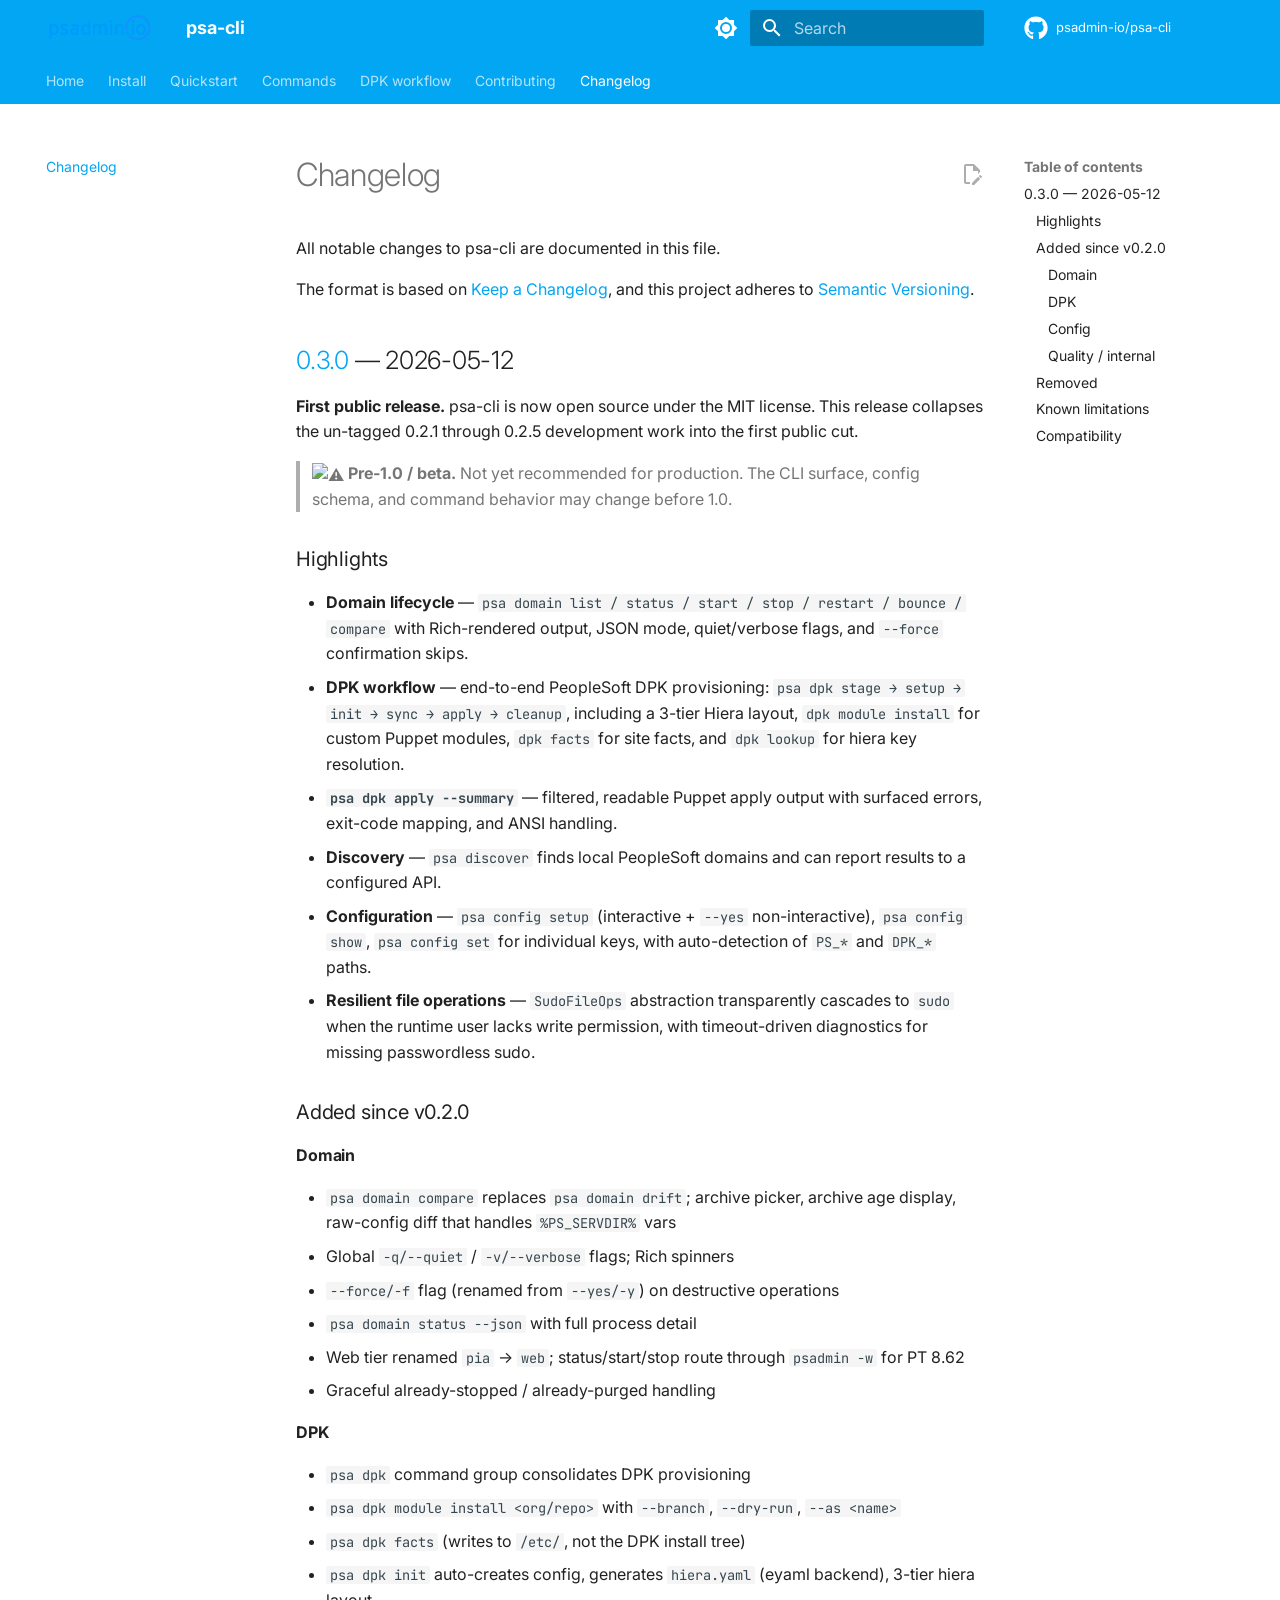
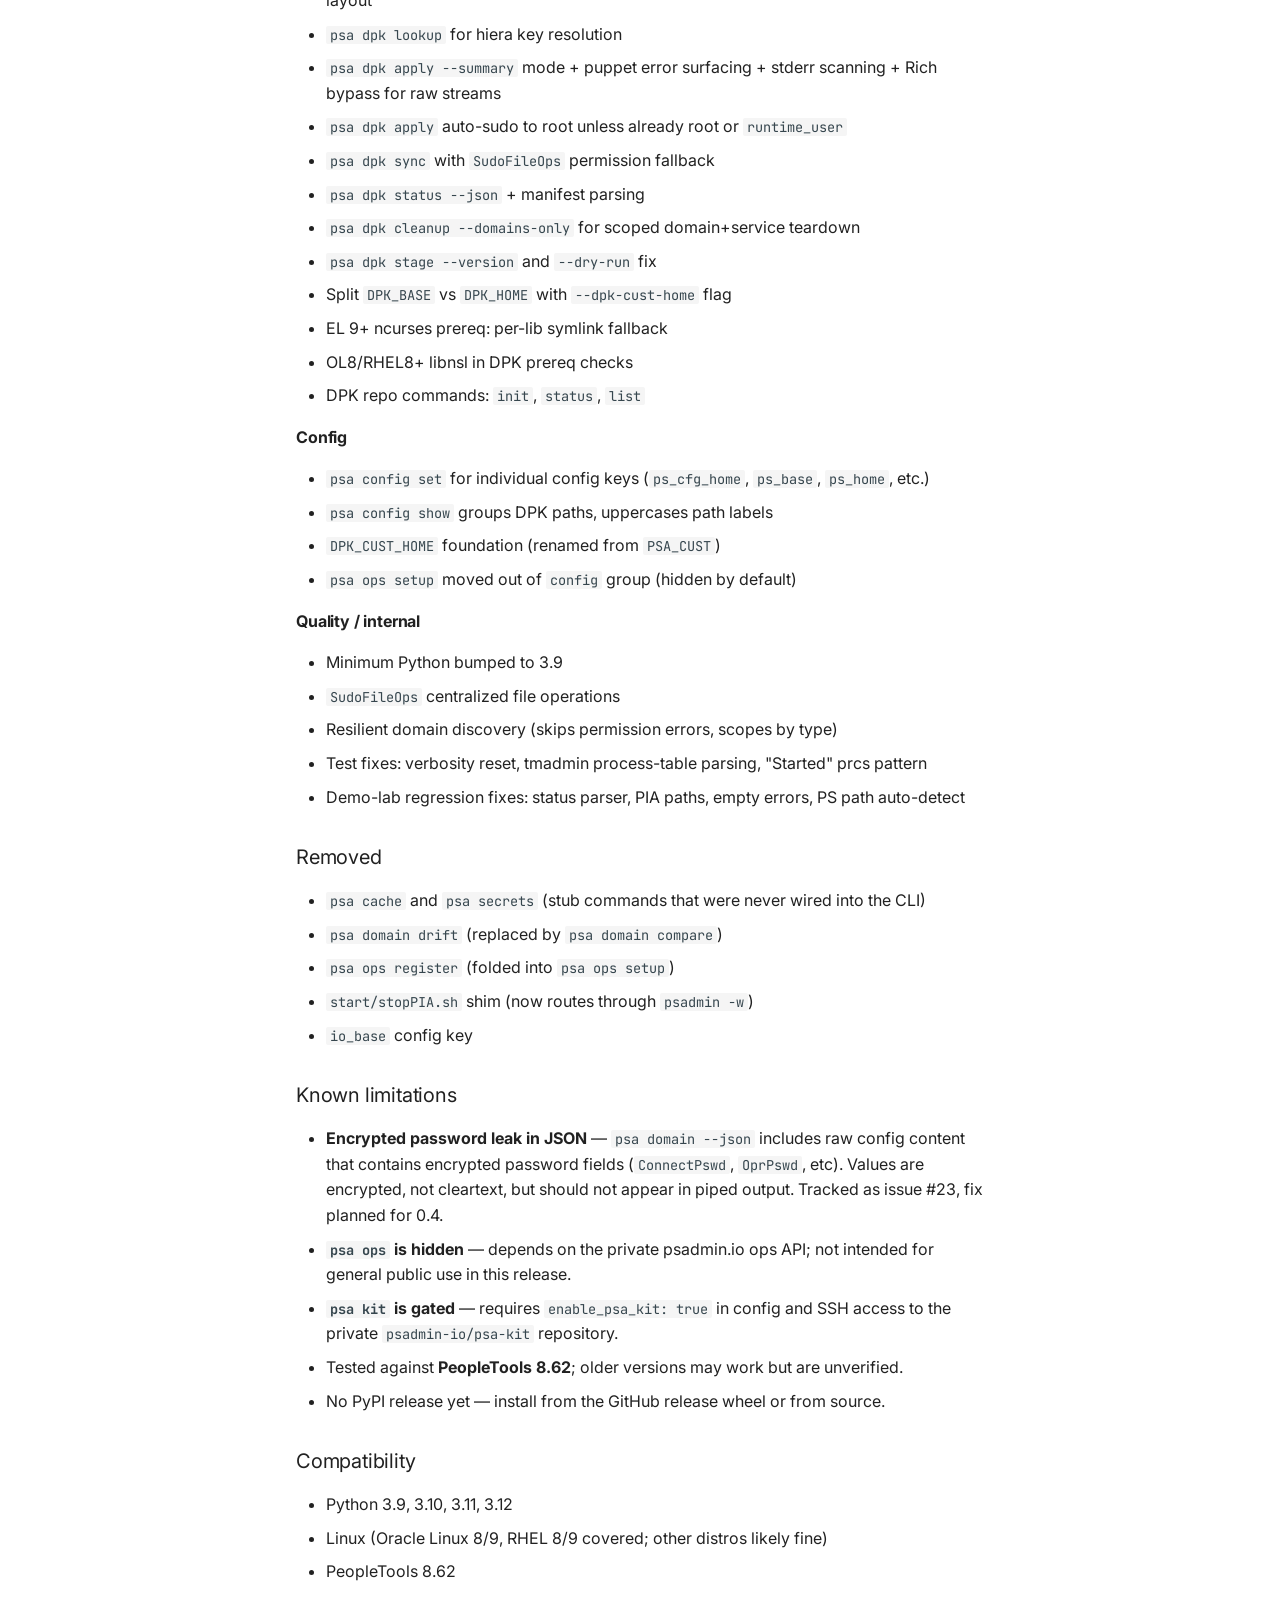
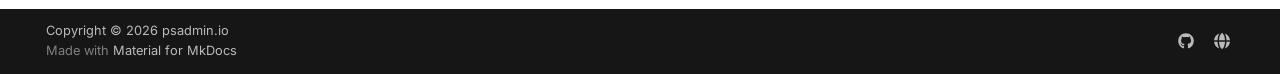
==== changelog/index.html @ 75164914 "Deployed 71d2010 with MkDocs version: 1.6.1" ====
<!doctype html>
<html lang="en" class="no-js">
  <head>
    
      <meta charset="utf-8">
      <meta name="viewport" content="width=device-width,initial-scale=1">
      
        <meta name="description" content="A unified command-line tool for PeopleSoft administration">
      
      
      
        <link rel="canonical" href="https://psadmin-io.github.io/psa-cli/changelog/">
      
      
        <link rel="prev" href="../contributing/">
      
      
      
        
      
      
      <link rel="icon" href="../assets/io_blue_80.png">
      <meta name="generator" content="mkdocs-1.6.1, mkdocs-material-9.7.6">
    
    
      
        <title>Changelog - psa-cli</title>
      
    
    
      <link rel="stylesheet" href="../assets/stylesheets/main.484c7ddc.min.css">
      
        
        <link rel="stylesheet" href="../assets/stylesheets/palette.ab4e12ef.min.css">
      
      


    
    
      
    
    
      
        
        
        <link rel="preconnect" href="https://fonts.gstatic.com" crossorigin>
        <link rel="stylesheet" href="https://fonts.googleapis.com/css?family=Inter:300,300i,400,400i,700,700i%7CJetBrains+Mono:400,400i,700,700i&display=fallback">
        <style>:root{--md-text-font:"Inter";--md-code-font:"JetBrains Mono"}</style>
      
    
    
      <link rel="stylesheet" href="../assets/extra.css">
    
    <script>__md_scope=new URL("..",location),__md_hash=e=>[...e].reduce(((e,_)=>(e<<5)-e+_.charCodeAt(0)),0),__md_get=(e,_=localStorage,t=__md_scope)=>JSON.parse(_.getItem(t.pathname+"."+e)),__md_set=(e,_,t=localStorage,a=__md_scope)=>{try{t.setItem(a.pathname+"."+e,JSON.stringify(_))}catch(e){}}</script>
    
      

    
    
  </head>
  
  
    
    
      
    
    
    
    
    <body dir="ltr" data-md-color-scheme="default" data-md-color-primary="light-blue" data-md-color-accent="amber">
  
    
    <input class="md-toggle" data-md-toggle="drawer" type="checkbox" id="__drawer" autocomplete="off">
    <input class="md-toggle" data-md-toggle="search" type="checkbox" id="__search" autocomplete="off">
    <label class="md-overlay" for="__drawer"></label>
    <div data-md-component="skip">
      
        
        <a href="#changelog" class="md-skip">
          Skip to content
        </a>
      
    </div>
    <div data-md-component="announce">
      
    </div>
    
    
      

<header class="md-header" data-md-component="header">
  <nav class="md-header__inner md-grid" aria-label="Header">
    <a href=".." title="psa-cli" class="md-header__button md-logo" aria-label="psa-cli" data-md-component="logo">
      
  <img src="../assets/io_full_400.png" alt="logo">

    </a>
    <label class="md-header__button md-icon" for="__drawer">
      
      <svg xmlns="http://www.w3.org/2000/svg" viewBox="0 0 24 24"><path d="M3 6h18v2H3zm0 5h18v2H3zm0 5h18v2H3z"/></svg>
    </label>
    <div class="md-header__title" data-md-component="header-title">
      <div class="md-header__ellipsis">
        <div class="md-header__topic">
          <span class="md-ellipsis">
            psa-cli
          </span>
        </div>
        <div class="md-header__topic" data-md-component="header-topic">
          <span class="md-ellipsis">
            
              Changelog
            
          </span>
        </div>
      </div>
    </div>
    
      
        <form class="md-header__option" data-md-component="palette">
  
    
    
    
    <input class="md-option" data-md-color-media="(prefers-color-scheme: light)" data-md-color-scheme="default" data-md-color-primary="light-blue" data-md-color-accent="amber"  aria-label="Switch to dark mode"  type="radio" name="__palette" id="__palette_0">
    
      <label class="md-header__button md-icon" title="Switch to dark mode" for="__palette_1" hidden>
        <svg xmlns="http://www.w3.org/2000/svg" viewBox="0 0 24 24"><path d="M12 8a4 4 0 0 0-4 4 4 4 0 0 0 4 4 4 4 0 0 0 4-4 4 4 0 0 0-4-4m0 10a6 6 0 0 1-6-6 6 6 0 0 1 6-6 6 6 0 0 1 6 6 6 6 0 0 1-6 6m8-9.31V4h-4.69L12 .69 8.69 4H4v4.69L.69 12 4 15.31V20h4.69L12 23.31 15.31 20H20v-4.69L23.31 12z"/></svg>
      </label>
    
  
    
    
    
    <input class="md-option" data-md-color-media="(prefers-color-scheme: dark)" data-md-color-scheme="slate" data-md-color-primary="light-blue" data-md-color-accent="amber"  aria-label="Switch to light mode"  type="radio" name="__palette" id="__palette_1">
    
      <label class="md-header__button md-icon" title="Switch to light mode" for="__palette_0" hidden>
        <svg xmlns="http://www.w3.org/2000/svg" viewBox="0 0 24 24"><path d="M12 18c-.89 0-1.74-.2-2.5-.55C11.56 16.5 13 14.42 13 12s-1.44-4.5-3.5-5.45C10.26 6.2 11.11 6 12 6a6 6 0 0 1 6 6 6 6 0 0 1-6 6m8-9.31V4h-4.69L12 .69 8.69 4H4v4.69L.69 12 4 15.31V20h4.69L12 23.31 15.31 20H20v-4.69L23.31 12z"/></svg>
      </label>
    
  
</form>
      
    
    
      <script>var palette=__md_get("__palette");if(palette&&palette.color){if("(prefers-color-scheme)"===palette.color.media){var media=matchMedia("(prefers-color-scheme: light)"),input=document.querySelector(media.matches?"[data-md-color-media='(prefers-color-scheme: light)']":"[data-md-color-media='(prefers-color-scheme: dark)']");palette.color.media=input.getAttribute("data-md-color-media"),palette.color.scheme=input.getAttribute("data-md-color-scheme"),palette.color.primary=input.getAttribute("data-md-color-primary"),palette.color.accent=input.getAttribute("data-md-color-accent")}for(var[key,value]of Object.entries(palette.color))document.body.setAttribute("data-md-color-"+key,value)}</script>
    
    
    
      
      
        <label class="md-header__button md-icon" for="__search">
          
          <svg xmlns="http://www.w3.org/2000/svg" viewBox="0 0 24 24"><path d="M9.5 3A6.5 6.5 0 0 1 16 9.5c0 1.61-.59 3.09-1.56 4.23l.27.27h.79l5 5-1.5 1.5-5-5v-.79l-.27-.27A6.52 6.52 0 0 1 9.5 16 6.5 6.5 0 0 1 3 9.5 6.5 6.5 0 0 1 9.5 3m0 2C7 5 5 7 5 9.5S7 14 9.5 14 14 12 14 9.5 12 5 9.5 5"/></svg>
        </label>
        <div class="md-search" data-md-component="search" role="dialog">
  <label class="md-search__overlay" for="__search"></label>
  <div class="md-search__inner" role="search">
    <form class="md-search__form" name="search">
      <input type="text" class="md-search__input" name="query" aria-label="Search" placeholder="Search" autocapitalize="off" autocorrect="off" autocomplete="off" spellcheck="false" data-md-component="search-query" required>
      <label class="md-search__icon md-icon" for="__search">
        
        <svg xmlns="http://www.w3.org/2000/svg" viewBox="0 0 24 24"><path d="M9.5 3A6.5 6.5 0 0 1 16 9.5c0 1.61-.59 3.09-1.56 4.23l.27.27h.79l5 5-1.5 1.5-5-5v-.79l-.27-.27A6.52 6.52 0 0 1 9.5 16 6.5 6.5 0 0 1 3 9.5 6.5 6.5 0 0 1 9.5 3m0 2C7 5 5 7 5 9.5S7 14 9.5 14 14 12 14 9.5 12 5 9.5 5"/></svg>
        
        <svg xmlns="http://www.w3.org/2000/svg" viewBox="0 0 24 24"><path d="M20 11v2H8l5.5 5.5-1.42 1.42L4.16 12l7.92-7.92L13.5 5.5 8 11z"/></svg>
      </label>
      <nav class="md-search__options" aria-label="Search">
        
        <button type="reset" class="md-search__icon md-icon" title="Clear" aria-label="Clear" tabindex="-1">
          
          <svg xmlns="http://www.w3.org/2000/svg" viewBox="0 0 24 24"><path d="M19 6.41 17.59 5 12 10.59 6.41 5 5 6.41 10.59 12 5 17.59 6.41 19 12 13.41 17.59 19 19 17.59 13.41 12z"/></svg>
        </button>
      </nav>
      
        <div class="md-search__suggest" data-md-component="search-suggest"></div>
      
    </form>
    <div class="md-search__output">
      <div class="md-search__scrollwrap" tabindex="0" data-md-scrollfix>
        <div class="md-search-result" data-md-component="search-result">
          <div class="md-search-result__meta">
            Initializing search
          </div>
          <ol class="md-search-result__list" role="presentation"></ol>
        </div>
      </div>
    </div>
  </div>
</div>
      
    
    
      <div class="md-header__source">
        <a href="https://github.com/psadmin-io/psa-cli" title="Go to repository" class="md-source" data-md-component="source">
  <div class="md-source__icon md-icon">
    
    <svg xmlns="http://www.w3.org/2000/svg" viewBox="0 0 512 512"><!--! Font Awesome Free 7.1.0 by @fontawesome - https://fontawesome.com License - https://fontawesome.com/license/free (Icons: CC BY 4.0, Fonts: SIL OFL 1.1, Code: MIT License) Copyright 2025 Fonticons, Inc.--><path d="M173.9 397.4c0 2-2.3 3.6-5.2 3.6-3.3.3-5.6-1.3-5.6-3.6 0-2 2.3-3.6 5.2-3.6 3-.3 5.6 1.3 5.6 3.6m-31.1-4.5c-.7 2 1.3 4.3 4.3 4.9 2.6 1 5.6 0 6.2-2s-1.3-4.3-4.3-5.2c-2.6-.7-5.5.3-6.2 2.3m44.2-1.7c-2.9.7-4.9 2.6-4.6 4.9.3 2 2.9 3.3 5.9 2.6 2.9-.7 4.9-2.6 4.6-4.6-.3-1.9-3-3.2-5.9-2.9M252.8 8C114.1 8 8 113.3 8 252c0 110.9 69.8 205.8 169.5 239.2 12.8 2.3 17.3-5.6 17.3-12.1 0-6.2-.3-40.4-.3-61.4 0 0-70 15-84.7-29.8 0 0-11.4-29.1-27.8-36.6 0 0-22.9-15.7 1.6-15.4 0 0 24.9 2 38.6 25.8 21.9 38.6 58.6 27.5 72.9 20.9 2.3-16 8.8-27.1 16-33.7-55.9-6.2-112.3-14.3-112.3-110.5 0-27.5 7.6-41.3 23.6-58.9-2.6-6.5-11.1-33.3 2.6-67.9 20.9-6.5 69 27 69 27 20-5.6 41.5-8.5 62.8-8.5s42.8 2.9 62.8 8.5c0 0 48.1-33.6 69-27 13.7 34.7 5.2 61.4 2.6 67.9 16 17.7 25.8 31.5 25.8 58.9 0 96.5-58.9 104.2-114.8 110.5 9.2 7.9 17 22.9 17 46.4 0 33.7-.3 75.4-.3 83.6 0 6.5 4.6 14.4 17.3 12.1C436.2 457.8 504 362.9 504 252 504 113.3 391.5 8 252.8 8M105.2 352.9c-1.3 1-1 3.3.7 5.2 1.6 1.6 3.9 2.3 5.2 1 1.3-1 1-3.3-.7-5.2-1.6-1.6-3.9-2.3-5.2-1m-10.8-8.1c-.7 1.3.3 2.9 2.3 3.9 1.6 1 3.6.7 4.3-.7.7-1.3-.3-2.9-2.3-3.9-2-.6-3.6-.3-4.3.7m32.4 35.6c-1.6 1.3-1 4.3 1.3 6.2 2.3 2.3 5.2 2.6 6.5 1 1.3-1.3.7-4.3-1.3-6.2-2.2-2.3-5.2-2.6-6.5-1m-11.4-14.7c-1.6 1-1.6 3.6 0 5.9s4.3 3.3 5.6 2.3c1.6-1.3 1.6-3.9 0-6.2-1.4-2.3-4-3.3-5.6-2"/></svg>
  </div>
  <div class="md-source__repository">
    psadmin-io/psa-cli
  </div>
</a>
      </div>
    
  </nav>
  
</header>
    
    <div class="md-container" data-md-component="container">
      
      
        
          
            
<nav class="md-tabs" aria-label="Tabs" data-md-component="tabs">
  <div class="md-grid">
    <ul class="md-tabs__list">
      
        
  
  
  
  
    <li class="md-tabs__item">
      <a href=".." class="md-tabs__link">
        
  
  
    
  
  Home

      </a>
    </li>
  

      
        
  
  
  
  
    <li class="md-tabs__item">
      <a href="../install/" class="md-tabs__link">
        
  
  
    
  
  Install

      </a>
    </li>
  

      
        
  
  
  
  
    <li class="md-tabs__item">
      <a href="../quickstart/" class="md-tabs__link">
        
  
  
    
  
  Quickstart

      </a>
    </li>
  

      
        
  
  
  
  
    
    
      <li class="md-tabs__item">
        <a href="../commands/" class="md-tabs__link">
          
  
  
  Commands

        </a>
      </li>
    
  

      
        
  
  
  
  
    
    
      <li class="md-tabs__item">
        <a href="../dpk/provisioning-workflow/" class="md-tabs__link">
          
  
  
  DPK workflow

        </a>
      </li>
    
  

      
        
  
  
  
  
    <li class="md-tabs__item">
      <a href="../contributing/" class="md-tabs__link">
        
  
  
    
  
  Contributing

      </a>
    </li>
  

      
        
  
  
  
    
  
  
    <li class="md-tabs__item md-tabs__item--active">
      <a href="./" class="md-tabs__link">
        
  
  
    
  
  Changelog

      </a>
    </li>
  

      
    </ul>
  </div>
</nav>
          
        
      
      <main class="md-main" data-md-component="main">
        <div class="md-main__inner md-grid">
          
            
              
              <div class="md-sidebar md-sidebar--primary" data-md-component="sidebar" data-md-type="navigation" >
                <div class="md-sidebar__scrollwrap">
                  <div class="md-sidebar__inner">
                    


  


<nav class="md-nav md-nav--primary md-nav--lifted" aria-label="Navigation" data-md-level="0">
  <label class="md-nav__title" for="__drawer">
    <a href=".." title="psa-cli" class="md-nav__button md-logo" aria-label="psa-cli" data-md-component="logo">
      
  <img src="../assets/io_full_400.png" alt="logo">

    </a>
    psa-cli
  </label>
  
    <div class="md-nav__source">
      <a href="https://github.com/psadmin-io/psa-cli" title="Go to repository" class="md-source" data-md-component="source">
  <div class="md-source__icon md-icon">
    
    <svg xmlns="http://www.w3.org/2000/svg" viewBox="0 0 512 512"><!--! Font Awesome Free 7.1.0 by @fontawesome - https://fontawesome.com License - https://fontawesome.com/license/free (Icons: CC BY 4.0, Fonts: SIL OFL 1.1, Code: MIT License) Copyright 2025 Fonticons, Inc.--><path d="M173.9 397.4c0 2-2.3 3.6-5.2 3.6-3.3.3-5.6-1.3-5.6-3.6 0-2 2.3-3.6 5.2-3.6 3-.3 5.6 1.3 5.6 3.6m-31.1-4.5c-.7 2 1.3 4.3 4.3 4.9 2.6 1 5.6 0 6.2-2s-1.3-4.3-4.3-5.2c-2.6-.7-5.5.3-6.2 2.3m44.2-1.7c-2.9.7-4.9 2.6-4.6 4.9.3 2 2.9 3.3 5.9 2.6 2.9-.7 4.9-2.6 4.6-4.6-.3-1.9-3-3.2-5.9-2.9M252.8 8C114.1 8 8 113.3 8 252c0 110.9 69.8 205.8 169.5 239.2 12.8 2.3 17.3-5.6 17.3-12.1 0-6.2-.3-40.4-.3-61.4 0 0-70 15-84.7-29.8 0 0-11.4-29.1-27.8-36.6 0 0-22.9-15.7 1.6-15.4 0 0 24.9 2 38.6 25.8 21.9 38.6 58.6 27.5 72.9 20.9 2.3-16 8.8-27.1 16-33.7-55.9-6.2-112.3-14.3-112.3-110.5 0-27.5 7.6-41.3 23.6-58.9-2.6-6.5-11.1-33.3 2.6-67.9 20.9-6.5 69 27 69 27 20-5.6 41.5-8.5 62.8-8.5s42.8 2.9 62.8 8.5c0 0 48.1-33.6 69-27 13.7 34.7 5.2 61.4 2.6 67.9 16 17.7 25.8 31.5 25.8 58.9 0 96.5-58.9 104.2-114.8 110.5 9.2 7.9 17 22.9 17 46.4 0 33.7-.3 75.4-.3 83.6 0 6.5 4.6 14.4 17.3 12.1C436.2 457.8 504 362.9 504 252 504 113.3 391.5 8 252.8 8M105.2 352.9c-1.3 1-1 3.3.7 5.2 1.6 1.6 3.9 2.3 5.2 1 1.3-1 1-3.3-.7-5.2-1.6-1.6-3.9-2.3-5.2-1m-10.8-8.1c-.7 1.3.3 2.9 2.3 3.9 1.6 1 3.6.7 4.3-.7.7-1.3-.3-2.9-2.3-3.9-2-.6-3.6-.3-4.3.7m32.4 35.6c-1.6 1.3-1 4.3 1.3 6.2 2.3 2.3 5.2 2.6 6.5 1 1.3-1.3.7-4.3-1.3-6.2-2.2-2.3-5.2-2.6-6.5-1m-11.4-14.7c-1.6 1-1.6 3.6 0 5.9s4.3 3.3 5.6 2.3c1.6-1.3 1.6-3.9 0-6.2-1.4-2.3-4-3.3-5.6-2"/></svg>
  </div>
  <div class="md-source__repository">
    psadmin-io/psa-cli
  </div>
</a>
    </div>
  
  <ul class="md-nav__list" data-md-scrollfix>
    
      
      
  
  
  
  
    <li class="md-nav__item">
      <a href=".." class="md-nav__link">
        
  
  
  <span class="md-ellipsis">
    
  
    Home
  

    
  </span>
  
  

      </a>
    </li>
  

    
      
      
  
  
  
  
    <li class="md-nav__item">
      <a href="../install/" class="md-nav__link">
        
  
  
  <span class="md-ellipsis">
    
  
    Install
  

    
  </span>
  
  

      </a>
    </li>
  

    
      
      
  
  
  
  
    <li class="md-nav__item">
      <a href="../quickstart/" class="md-nav__link">
        
  
  
  <span class="md-ellipsis">
    
  
    Quickstart
  

    
  </span>
  
  

      </a>
    </li>
  

    
      
      
  
  
  
  
    
    
    
    
      
      
        
      
    
    
    <li class="md-nav__item md-nav__item--nested">
      
        
        
        <input class="md-nav__toggle md-toggle " type="checkbox" id="__nav_4" >
        
          
          <label class="md-nav__link" for="__nav_4" id="__nav_4_label" tabindex="0">
            
  
  
  <span class="md-ellipsis">
    
  
    Commands
  

    
  </span>
  
  

            <span class="md-nav__icon md-icon"></span>
          </label>
        
        <nav class="md-nav" data-md-level="1" aria-labelledby="__nav_4_label" aria-expanded="false">
          <label class="md-nav__title" for="__nav_4">
            <span class="md-nav__icon md-icon"></span>
            
  
    Commands
  

          </label>
          <ul class="md-nav__list" data-md-scrollfix>
            
              
                
  
  
  
  
    <li class="md-nav__item">
      <a href="../commands/" class="md-nav__link">
        
  
  
  <span class="md-ellipsis">
    
  
    Overview
  

    
  </span>
  
  

      </a>
    </li>
  

              
            
              
                
  
  
  
  
    <li class="md-nav__item">
      <a href="../commands/domain/" class="md-nav__link">
        
  
  
  <span class="md-ellipsis">
    
  
    domain
  

    
  </span>
  
  

      </a>
    </li>
  

              
            
              
                
  
  
  
  
    <li class="md-nav__item">
      <a href="../commands/dpk/" class="md-nav__link">
        
  
  
  <span class="md-ellipsis">
    
  
    dpk
  

    
  </span>
  
  

      </a>
    </li>
  

              
            
              
                
  
  
  
  
    <li class="md-nav__item">
      <a href="../commands/config/" class="md-nav__link">
        
  
  
  <span class="md-ellipsis">
    
  
    config
  

    
  </span>
  
  

      </a>
    </li>
  

              
            
              
                
  
  
  
  
    <li class="md-nav__item">
      <a href="../commands/kit/" class="md-nav__link">
        
  
  
  <span class="md-ellipsis">
    
  
    kit
  

    
  </span>
  
  

      </a>
    </li>
  

              
            
          </ul>
        </nav>
      
    </li>
  

    
      
      
  
  
  
  
    
    
    
    
      
      
        
      
    
    
    <li class="md-nav__item md-nav__item--nested">
      
        
        
        <input class="md-nav__toggle md-toggle " type="checkbox" id="__nav_5" >
        
          
          <label class="md-nav__link" for="__nav_5" id="__nav_5_label" tabindex="0">
            
  
  
  <span class="md-ellipsis">
    
  
    DPK workflow
  

    
  </span>
  
  

            <span class="md-nav__icon md-icon"></span>
          </label>
        
        <nav class="md-nav" data-md-level="1" aria-labelledby="__nav_5_label" aria-expanded="false">
          <label class="md-nav__title" for="__nav_5">
            <span class="md-nav__icon md-icon"></span>
            
  
    DPK workflow
  

          </label>
          <ul class="md-nav__list" data-md-scrollfix>
            
              
                
  
  
  
  
    <li class="md-nav__item">
      <a href="../dpk/provisioning-workflow/" class="md-nav__link">
        
  
  
  <span class="md-ellipsis">
    
  
    Provisioning workflow
  

    
  </span>
  
  

      </a>
    </li>
  

              
            
              
                
  
  
  
  
    <li class="md-nav__item">
      <a href="../dpk/validation-quickstart/" class="md-nav__link">
        
  
  
  <span class="md-ellipsis">
    
  
    Validation quickstart
  

    
  </span>
  
  

      </a>
    </li>
  

              
            
          </ul>
        </nav>
      
    </li>
  

    
      
      
  
  
  
  
    <li class="md-nav__item">
      <a href="../contributing/" class="md-nav__link">
        
  
  
  <span class="md-ellipsis">
    
  
    Contributing
  

    
  </span>
  
  

      </a>
    </li>
  

    
      
      
  
  
    
  
  
  
    <li class="md-nav__item md-nav__item--active">
      
      <input class="md-nav__toggle md-toggle" type="checkbox" id="__toc">
      
      
        
      
      
        <label class="md-nav__link md-nav__link--active" for="__toc">
          
  
  
  <span class="md-ellipsis">
    
  
    Changelog
  

    
  </span>
  
  

          <span class="md-nav__icon md-icon"></span>
        </label>
      
      <a href="./" class="md-nav__link md-nav__link--active">
        
  
  
  <span class="md-ellipsis">
    
  
    Changelog
  

    
  </span>
  
  

      </a>
      
        

<nav class="md-nav md-nav--secondary" aria-label="Table of contents">
  
  
  
    
  
  
    <label class="md-nav__title" for="__toc">
      <span class="md-nav__icon md-icon"></span>
      Table of contents
    </label>
    <ul class="md-nav__list" data-md-component="toc" data-md-scrollfix>
      
        <li class="md-nav__item">
  <a href="#030-2026-05-12" class="md-nav__link">
    <span class="md-ellipsis">
      
        0.3.0 — 2026-05-12
      
    </span>
  </a>
  
    <nav class="md-nav" aria-label="0.3.0 — 2026-05-12">
      <ul class="md-nav__list">
        
          <li class="md-nav__item">
  <a href="#highlights" class="md-nav__link">
    <span class="md-ellipsis">
      
        Highlights
      
    </span>
  </a>
  
</li>
        
          <li class="md-nav__item">
  <a href="#added-since-v020" class="md-nav__link">
    <span class="md-ellipsis">
      
        Added since v0.2.0
      
    </span>
  </a>
  
    <nav class="md-nav" aria-label="Added since v0.2.0">
      <ul class="md-nav__list">
        
          <li class="md-nav__item">
  <a href="#domain" class="md-nav__link">
    <span class="md-ellipsis">
      
        Domain
      
    </span>
  </a>
  
</li>
        
          <li class="md-nav__item">
  <a href="#dpk" class="md-nav__link">
    <span class="md-ellipsis">
      
        DPK
      
    </span>
  </a>
  
</li>
        
          <li class="md-nav__item">
  <a href="#config" class="md-nav__link">
    <span class="md-ellipsis">
      
        Config
      
    </span>
  </a>
  
</li>
        
          <li class="md-nav__item">
  <a href="#quality-internal" class="md-nav__link">
    <span class="md-ellipsis">
      
        Quality / internal
      
    </span>
  </a>
  
</li>
        
      </ul>
    </nav>
  
</li>
        
          <li class="md-nav__item">
  <a href="#removed" class="md-nav__link">
    <span class="md-ellipsis">
      
        Removed
      
    </span>
  </a>
  
</li>
        
          <li class="md-nav__item">
  <a href="#known-limitations" class="md-nav__link">
    <span class="md-ellipsis">
      
        Known limitations
      
    </span>
  </a>
  
</li>
        
          <li class="md-nav__item">
  <a href="#compatibility" class="md-nav__link">
    <span class="md-ellipsis">
      
        Compatibility
      
    </span>
  </a>
  
</li>
        
      </ul>
    </nav>
  
</li>
      
    </ul>
  
</nav>
      
    </li>
  

    
  </ul>
</nav>
                  </div>
                </div>
              </div>
            
            
              
              <div class="md-sidebar md-sidebar--secondary" data-md-component="sidebar" data-md-type="toc" >
                <div class="md-sidebar__scrollwrap">
                  <div class="md-sidebar__inner">
                    

<nav class="md-nav md-nav--secondary" aria-label="Table of contents">
  
  
  
    
  
  
    <label class="md-nav__title" for="__toc">
      <span class="md-nav__icon md-icon"></span>
      Table of contents
    </label>
    <ul class="md-nav__list" data-md-component="toc" data-md-scrollfix>
      
        <li class="md-nav__item">
  <a href="#030-2026-05-12" class="md-nav__link">
    <span class="md-ellipsis">
      
        0.3.0 — 2026-05-12
      
    </span>
  </a>
  
    <nav class="md-nav" aria-label="0.3.0 — 2026-05-12">
      <ul class="md-nav__list">
        
          <li class="md-nav__item">
  <a href="#highlights" class="md-nav__link">
    <span class="md-ellipsis">
      
        Highlights
      
    </span>
  </a>
  
</li>
        
          <li class="md-nav__item">
  <a href="#added-since-v020" class="md-nav__link">
    <span class="md-ellipsis">
      
        Added since v0.2.0
      
    </span>
  </a>
  
    <nav class="md-nav" aria-label="Added since v0.2.0">
      <ul class="md-nav__list">
        
          <li class="md-nav__item">
  <a href="#domain" class="md-nav__link">
    <span class="md-ellipsis">
      
        Domain
      
    </span>
  </a>
  
</li>
        
          <li class="md-nav__item">
  <a href="#dpk" class="md-nav__link">
    <span class="md-ellipsis">
      
        DPK
      
    </span>
  </a>
  
</li>
        
          <li class="md-nav__item">
  <a href="#config" class="md-nav__link">
    <span class="md-ellipsis">
      
        Config
      
    </span>
  </a>
  
</li>
        
          <li class="md-nav__item">
  <a href="#quality-internal" class="md-nav__link">
    <span class="md-ellipsis">
      
        Quality / internal
      
    </span>
  </a>
  
</li>
        
      </ul>
    </nav>
  
</li>
        
          <li class="md-nav__item">
  <a href="#removed" class="md-nav__link">
    <span class="md-ellipsis">
      
        Removed
      
    </span>
  </a>
  
</li>
        
          <li class="md-nav__item">
  <a href="#known-limitations" class="md-nav__link">
    <span class="md-ellipsis">
      
        Known limitations
      
    </span>
  </a>
  
</li>
        
          <li class="md-nav__item">
  <a href="#compatibility" class="md-nav__link">
    <span class="md-ellipsis">
      
        Compatibility
      
    </span>
  </a>
  
</li>
        
      </ul>
    </nav>
  
</li>
      
    </ul>
  
</nav>
                  </div>
                </div>
              </div>
            
          
          
            <div class="md-content" data-md-component="content">
              
              <article class="md-content__inner md-typeset">
                
                  


  
    <a href="https://github.com/psadmin-io/psa-cli/edit/main/docs/changelog.md" title="Edit this page" class="md-content__button md-icon" rel="edit">
      
      <svg xmlns="http://www.w3.org/2000/svg" viewBox="0 0 24 24"><path d="M10 20H6V4h7v5h5v3.1l2-2V8l-6-6H6c-1.1 0-2 .9-2 2v16c0 1.1.9 2 2 2h4zm10.2-7c.1 0 .3.1.4.2l1.3 1.3c.2.2.2.6 0 .8l-1 1-2.1-2.1 1-1c.1-.1.2-.2.4-.2m0 3.9L14.1 23H12v-2.1l6.1-6.1z"/></svg>
    </a>
  
  


<h1 id="changelog">Changelog<a class="headerlink" href="#changelog" title="Permanent link">&para;</a></h1>
<p>All notable changes to psa-cli are documented in this file.</p>
<p>The format is based on <a href="https://keepachangelog.com/en/1.1.0/">Keep a Changelog</a>,
and this project adheres to <a href="https://semver.org/spec/v2.0.0.html">Semantic Versioning</a>.</p>
<h2 id="030-2026-05-12"><a href="https://github.com/psadmin-io/psa-cli/releases/tag/v0.3.0">0.3.0</a> — 2026-05-12<a class="headerlink" href="#030-2026-05-12" title="Permanent link">&para;</a></h2>
<p><strong>First public release.</strong> psa-cli is now open source under the MIT license. This release collapses the un-tagged 0.2.1 through 0.2.5 development work into the first public cut.</p>
<blockquote>
<p><img alt="⚠" class="twemoji" src="https://cdn.jsdelivr.net/gh/jdecked/twemoji@16.0.1/assets/svg/26a0.svg" title=":warning:" /> <strong>Pre-1.0 / beta.</strong> Not yet recommended for production. The CLI surface, config schema, and command behavior may change before 1.0.</p>
</blockquote>
<h3 id="highlights">Highlights<a class="headerlink" href="#highlights" title="Permanent link">&para;</a></h3>
<ul>
<li><strong>Domain lifecycle</strong> — <code>psa domain list / status / start / stop / restart / bounce / compare</code> with Rich-rendered output, JSON mode, quiet/verbose flags, and <code>--force</code> confirmation skips.</li>
<li><strong>DPK workflow</strong> — end-to-end PeopleSoft DPK provisioning: <code>psa dpk stage → setup → init → sync → apply → cleanup</code>, including a 3-tier Hiera layout, <code>dpk module install</code> for custom Puppet modules, <code>dpk facts</code> for site facts, and <code>dpk lookup</code> for hiera key resolution.</li>
<li><strong><code>psa dpk apply --summary</code></strong> — filtered, readable Puppet apply output with surfaced errors, exit-code mapping, and ANSI handling.</li>
<li><strong>Discovery</strong> — <code>psa discover</code> finds local PeopleSoft domains and can report results to a configured API.</li>
<li><strong>Configuration</strong> — <code>psa config setup</code> (interactive + <code>--yes</code> non-interactive), <code>psa config show</code>, <code>psa config set</code> for individual keys, with auto-detection of <code>PS_*</code> and <code>DPK_*</code> paths.</li>
<li><strong>Resilient file operations</strong> — <code>SudoFileOps</code> abstraction transparently cascades to <code>sudo</code> when the runtime user lacks write permission, with timeout-driven diagnostics for missing passwordless sudo.</li>
</ul>
<h3 id="added-since-v020">Added since v0.2.0<a class="headerlink" href="#added-since-v020" title="Permanent link">&para;</a></h3>
<h4 id="domain">Domain<a class="headerlink" href="#domain" title="Permanent link">&para;</a></h4>
<ul>
<li><code>psa domain compare</code> replaces <code>psa domain drift</code>; archive picker, archive age display, raw-config diff that handles <code>%PS_SERVDIR%</code> vars</li>
<li>Global <code>-q/--quiet</code> / <code>-v/--verbose</code> flags; Rich spinners</li>
<li><code>--force/-f</code> flag (renamed from <code>--yes/-y</code>) on destructive operations</li>
<li><code>psa domain status --json</code> with full process detail</li>
<li>Web tier renamed <code>pia</code> → <code>web</code>; status/start/stop route through <code>psadmin -w</code> for PT 8.62</li>
<li>Graceful already-stopped / already-purged handling</li>
</ul>
<h4 id="dpk">DPK<a class="headerlink" href="#dpk" title="Permanent link">&para;</a></h4>
<ul>
<li><code>psa dpk</code> command group consolidates DPK provisioning</li>
<li><code>psa dpk module install &lt;org/repo&gt;</code> with <code>--branch</code>, <code>--dry-run</code>, <code>--as &lt;name&gt;</code></li>
<li><code>psa dpk facts</code> (writes to <code>/etc/</code>, not the DPK install tree)</li>
<li><code>psa dpk init</code> auto-creates config, generates <code>hiera.yaml</code> (eyaml backend), 3-tier hiera layout</li>
<li><code>psa dpk lookup</code> for hiera key resolution</li>
<li><code>psa dpk apply --summary</code> mode + puppet error surfacing + stderr scanning + Rich bypass for raw streams</li>
<li><code>psa dpk apply</code> auto-sudo to root unless already root or <code>runtime_user</code></li>
<li><code>psa dpk sync</code> with <code>SudoFileOps</code> permission fallback</li>
<li><code>psa dpk status --json</code> + manifest parsing</li>
<li><code>psa dpk cleanup --domains-only</code> for scoped domain+service teardown</li>
<li><code>psa dpk stage --version</code> and <code>--dry-run</code> fix</li>
<li>Split <code>DPK_BASE</code> vs <code>DPK_HOME</code> with <code>--dpk-cust-home</code> flag</li>
<li>EL 9+ ncurses prereq: per-lib symlink fallback</li>
<li>OL8/RHEL8+ libnsl in DPK prereq checks</li>
<li>DPK repo commands: <code>init</code>, <code>status</code>, <code>list</code></li>
</ul>
<h4 id="config">Config<a class="headerlink" href="#config" title="Permanent link">&para;</a></h4>
<ul>
<li><code>psa config set</code> for individual config keys (<code>ps_cfg_home</code>, <code>ps_base</code>, <code>ps_home</code>, etc.)</li>
<li><code>psa config show</code> groups DPK paths, uppercases path labels</li>
<li><code>DPK_CUST_HOME</code> foundation (renamed from <code>PSA_CUST</code>)</li>
<li><code>psa ops setup</code> moved out of <code>config</code> group (hidden by default)</li>
</ul>
<h4 id="quality-internal">Quality / internal<a class="headerlink" href="#quality-internal" title="Permanent link">&para;</a></h4>
<ul>
<li>Minimum Python bumped to 3.9</li>
<li><code>SudoFileOps</code> centralized file operations</li>
<li>Resilient domain discovery (skips permission errors, scopes by type)</li>
<li>Test fixes: verbosity reset, tmadmin process-table parsing, "Started" prcs pattern</li>
<li>Demo-lab regression fixes: status parser, PIA paths, empty errors, PS path auto-detect</li>
</ul>
<h3 id="removed">Removed<a class="headerlink" href="#removed" title="Permanent link">&para;</a></h3>
<ul>
<li><code>psa cache</code> and <code>psa secrets</code> (stub commands that were never wired into the CLI)</li>
<li><code>psa domain drift</code> (replaced by <code>psa domain compare</code>)</li>
<li><code>psa ops register</code> (folded into <code>psa ops setup</code>)</li>
<li><code>start/stopPIA.sh</code> shim (now routes through <code>psadmin -w</code>)</li>
<li><code>io_base</code> config key</li>
</ul>
<h3 id="known-limitations">Known limitations<a class="headerlink" href="#known-limitations" title="Permanent link">&para;</a></h3>
<ul>
<li><strong>Encrypted password leak in JSON</strong> — <code>psa domain --json</code> includes raw config content that contains encrypted password fields (<code>ConnectPswd</code>, <code>OprPswd</code>, etc). Values are encrypted, not cleartext, but should not appear in piped output. Tracked as issue #23, fix planned for 0.4.</li>
<li><strong><code>psa ops</code> is hidden</strong> — depends on the private psadmin.io ops API; not intended for general public use in this release.</li>
<li><strong><code>psa kit</code> is gated</strong> — requires <code>enable_psa_kit: true</code> in config and SSH access to the private <code>psadmin-io/psa-kit</code> repository.</li>
<li>Tested against <strong>PeopleTools 8.62</strong>; older versions may work but are unverified.</li>
<li>No PyPI release yet — install from the GitHub release wheel or from source.</li>
</ul>
<h3 id="compatibility">Compatibility<a class="headerlink" href="#compatibility" title="Permanent link">&para;</a></h3>
<ul>
<li>Python 3.9, 3.10, 3.11, 3.12</li>
<li>Linux (Oracle Linux 8/9, RHEL 8/9 covered; other distros likely fine)</li>
<li>PeopleTools 8.62</li>
</ul>












                
              </article>
            </div>
          
          
  <script>var tabs=__md_get("__tabs");if(Array.isArray(tabs))e:for(var set of document.querySelectorAll(".tabbed-set")){var labels=set.querySelector(".tabbed-labels");for(var tab of tabs)for(var label of labels.getElementsByTagName("label"))if(label.innerText.trim()===tab){var input=document.getElementById(label.htmlFor);input.checked=!0;continue e}}</script>

<script>var target=document.getElementById(location.hash.slice(1));target&&target.name&&(target.checked=target.name.startsWith("__tabbed_"))</script>
        </div>
        
          <button type="button" class="md-top md-icon" data-md-component="top" hidden>
  
  <svg xmlns="http://www.w3.org/2000/svg" viewBox="0 0 24 24"><path d="M13 20h-2V8l-5.5 5.5-1.42-1.42L12 4.16l7.92 7.92-1.42 1.42L13 8z"/></svg>
  Back to top
</button>
        
      </main>
      
        <footer class="md-footer">
  
  <div class="md-footer-meta md-typeset">
    <div class="md-footer-meta__inner md-grid">
      <div class="md-copyright">
  
    <div class="md-copyright__highlight">
      Copyright &copy; 2026 psadmin.io
    </div>
  
  
    Made with
    <a href="https://squidfunk.github.io/mkdocs-material/" target="_blank" rel="noopener">
      Material for MkDocs
    </a>
  
</div>
      
        
<div class="md-social">
  
    
    
    
    
      
      
    
    <a href="https://github.com/psadmin-io/psa-cli" target="_blank" rel="noopener" title="github.com" class="md-social__link">
      <svg xmlns="http://www.w3.org/2000/svg" viewBox="0 0 512 512"><!--! Font Awesome Free 7.1.0 by @fontawesome - https://fontawesome.com License - https://fontawesome.com/license/free (Icons: CC BY 4.0, Fonts: SIL OFL 1.1, Code: MIT License) Copyright 2025 Fonticons, Inc.--><path d="M173.9 397.4c0 2-2.3 3.6-5.2 3.6-3.3.3-5.6-1.3-5.6-3.6 0-2 2.3-3.6 5.2-3.6 3-.3 5.6 1.3 5.6 3.6m-31.1-4.5c-.7 2 1.3 4.3 4.3 4.9 2.6 1 5.6 0 6.2-2s-1.3-4.3-4.3-5.2c-2.6-.7-5.5.3-6.2 2.3m44.2-1.7c-2.9.7-4.9 2.6-4.6 4.9.3 2 2.9 3.3 5.9 2.6 2.9-.7 4.9-2.6 4.6-4.6-.3-1.9-3-3.2-5.9-2.9M252.8 8C114.1 8 8 113.3 8 252c0 110.9 69.8 205.8 169.5 239.2 12.8 2.3 17.3-5.6 17.3-12.1 0-6.2-.3-40.4-.3-61.4 0 0-70 15-84.7-29.8 0 0-11.4-29.1-27.8-36.6 0 0-22.9-15.7 1.6-15.4 0 0 24.9 2 38.6 25.8 21.9 38.6 58.6 27.5 72.9 20.9 2.3-16 8.8-27.1 16-33.7-55.9-6.2-112.3-14.3-112.3-110.5 0-27.5 7.6-41.3 23.6-58.9-2.6-6.5-11.1-33.3 2.6-67.9 20.9-6.5 69 27 69 27 20-5.6 41.5-8.5 62.8-8.5s42.8 2.9 62.8 8.5c0 0 48.1-33.6 69-27 13.7 34.7 5.2 61.4 2.6 67.9 16 17.7 25.8 31.5 25.8 58.9 0 96.5-58.9 104.2-114.8 110.5 9.2 7.9 17 22.9 17 46.4 0 33.7-.3 75.4-.3 83.6 0 6.5 4.6 14.4 17.3 12.1C436.2 457.8 504 362.9 504 252 504 113.3 391.5 8 252.8 8M105.2 352.9c-1.3 1-1 3.3.7 5.2 1.6 1.6 3.9 2.3 5.2 1 1.3-1 1-3.3-.7-5.2-1.6-1.6-3.9-2.3-5.2-1m-10.8-8.1c-.7 1.3.3 2.9 2.3 3.9 1.6 1 3.6.7 4.3-.7.7-1.3-.3-2.9-2.3-3.9-2-.6-3.6-.3-4.3.7m32.4 35.6c-1.6 1.3-1 4.3 1.3 6.2 2.3 2.3 5.2 2.6 6.5 1 1.3-1.3.7-4.3-1.3-6.2-2.2-2.3-5.2-2.6-6.5-1m-11.4-14.7c-1.6 1-1.6 3.6 0 5.9s4.3 3.3 5.6 2.3c1.6-1.3 1.6-3.9 0-6.2-1.4-2.3-4-3.3-5.6-2"/></svg>
    </a>
  
    
    
    
    
      
      
    
    <a href="https://psadmin.io" target="_blank" rel="noopener" title="psadmin.io" class="md-social__link">
      <svg xmlns="http://www.w3.org/2000/svg" viewBox="0 0 512 512"><!--! Font Awesome Free 7.1.0 by @fontawesome - https://fontawesome.com License - https://fontawesome.com/license/free (Icons: CC BY 4.0, Fonts: SIL OFL 1.1, Code: MIT License) Copyright 2025 Fonticons, Inc.--><path d="M351.9 280H161c2.9 64.5 17.2 123.9 37.5 167.4 11.4 24.5 23.7 41.8 35.1 52.4 11.2 10.5 18.9 12.2 22.9 12.2s11.7-1.7 22.9-12.2c11.4-10.6 23.7-28 35.1-52.4 20.3-43.5 34.6-102.9 37.5-167.4zm-191-48h190.9c-2.8-64.5-17.1-123.9-37.4-167.4-11.4-24.4-23.7-41.8-35.1-52.4C268.1 1.7 260.4 0 256.4 0s-11.7 1.7-22.9 12.2c-11.4 10.6-23.7 28-35.1 52.4-20.3 43.5-34.6 102.9-37.5 167.4m-48 0c3.5-85.6 25.6-165.1 57.9-217.3C78.7 47.3 10.9 131.2 1.5 232zM1.5 280c9.4 100.8 77.2 184.7 169.3 217.3-32.3-52.2-54.4-131.7-57.9-217.3zm398.4 0c-3.5 85.6-25.6 165.1-57.9 217.3 92.1-32.7 159.9-116.5 169.3-217.3zm111.4-48C501.9 131.2 434.1 47.3 342 14.7c32.3 52.2 54.4 131.7 57.9 217.3z"/></svg>
    </a>
  
</div>
      
    </div>
  </div>
</footer>
      
    </div>
    <div class="md-dialog" data-md-component="dialog">
      <div class="md-dialog__inner md-typeset"></div>
    </div>
    
    
    
      
      
      <script id="__config" type="application/json">{"annotate": null, "base": "..", "features": ["navigation.tabs", "navigation.sections", "navigation.top", "navigation.tracking", "navigation.instant", "search.suggest", "search.highlight", "content.code.copy", "content.code.annotate", "content.action.edit", "content.tabs.link", "toc.follow"], "search": "../assets/javascripts/workers/search.2c215733.min.js", "tags": null, "translations": {"clipboard.copied": "Copied to clipboard", "clipboard.copy": "Copy to clipboard", "search.result.more.one": "1 more on this page", "search.result.more.other": "# more on this page", "search.result.none": "No matching documents", "search.result.one": "1 matching document", "search.result.other": "# matching documents", "search.result.placeholder": "Type to start searching", "search.result.term.missing": "Missing", "select.version": "Select version"}, "version": null}</script>
    
    
      <script src="../assets/javascripts/bundle.79ae519e.min.js"></script>
      
    
  </body>
</html>
---- assets/stylesheets/main.484c7ddc.min.css ----
@charset "UTF-8";html{-webkit-text-size-adjust:none;-moz-text-size-adjust:none;text-size-adjust:none;box-sizing:border-box}*,:after,:before{box-sizing:inherit}@media (prefers-reduced-motion){*,:after,:before{transition:none!important}}body{margin:0}a,button,input,label{-webkit-tap-highlight-color:transparent}a{color:inherit;text-decoration:none}hr{border:0;box-sizing:initial;display:block;height:.05rem;overflow:visible;padding:0}small{font-size:80%}sub,sup{line-height:1em}img{border-style:none}table{border-collapse:initial;border-spacing:0}td,th{font-weight:400;vertical-align:top}button{background:#0000;border:0;font-family:inherit;font-size:inherit;margin:0;padding:0}input{border:0;outline:none}:root{--md-primary-fg-color:#4051b5;--md-primary-fg-color--light:#5d6cc0;--md-primary-fg-color--dark:#303fa1;--md-primary-bg-color:#fff;--md-primary-bg-color--light:#ffffffb3;--md-accent-fg-color:#526cfe;--md-accent-fg-color--transparent:#526cfe1a;--md-accent-bg-color:#fff;--md-accent-bg-color--light:#ffffffb3}[data-md-color-scheme=default]{color-scheme:light}[data-md-color-scheme=default] img[src$="#gh-dark-mode-only"],[data-md-color-scheme=default] img[src$="#only-dark"]{display:none}:root,[data-md-color-scheme=default]{--md-hue:225deg;--md-default-fg-color:#000000de;--md-default-fg-color--light:#0000008a;--md-default-fg-color--lighter:#00000052;--md-default-fg-color--lightest:#00000012;--md-default-bg-color:#fff;--md-default-bg-color--light:#ffffffb3;--md-default-bg-color--lighter:#ffffff4d;--md-default-bg-color--lightest:#ffffff1f;--md-code-fg-color:#36464e;--md-code-bg-color:#f5f5f5;--md-code-bg-color--light:#f5f5f5b3;--md-code-bg-color--lighter:#f5f5f54d;--md-code-hl-color:#4287ff;--md-code-hl-color--light:#4287ff1a;--md-code-hl-number-color:#d52a2a;--md-code-hl-special-color:#db1457;--md-code-hl-function-color:#a846b9;--md-code-hl-constant-color:#6e59d9;--md-code-hl-keyword-color:#3f6ec6;--md-code-hl-string-color:#1c7d4d;--md-code-hl-name-color:var(--md-code-fg-color);--md-code-hl-operator-color:var(--md-default-fg-color--light);--md-code-hl-punctuation-color:var(--md-default-fg-color--light);--md-code-hl-comment-color:var(--md-default-fg-color--light);--md-code-hl-generic-color:var(--md-default-fg-color--light);--md-code-hl-variable-color:var(--md-default-fg-color--light);--md-typeset-color:var(--md-default-fg-color);--md-typeset-a-color:var(--md-primary-fg-color);--md-typeset-del-color:#f5503d26;--md-typeset-ins-color:#0bd57026;--md-typeset-kbd-color:#fafafa;--md-typeset-kbd-accent-color:#fff;--md-typeset-kbd-border-color:#b8b8b8;--md-typeset-mark-color:#ffff0080;--md-typeset-table-color:#0000001f;--md-typeset-table-color--light:rgba(0,0,0,.035);--md-admonition-fg-color:var(--md-default-fg-color);--md-admonition-bg-color:var(--md-default-bg-color);--md-warning-fg-color:#000000de;--md-warning-bg-color:#ff9;--md-footer-fg-color:#fff;--md-footer-fg-color--light:#ffffffb3;--md-footer-fg-color--lighter:#ffffff73;--md-footer-bg-color:#000000de;--md-footer-bg-color--dark:#00000052;--md-shadow-z1:0 0.2rem 0.5rem #0000000d,0 0 0.05rem #0000001a;--md-shadow-z2:0 0.2rem 0.5rem #0000001a,0 0 0.05rem #00000040;--md-shadow-z3:0 0.2rem 0.5rem #0003,0 0 0.05rem #00000059}.md-icon svg{fill:currentcolor;display:block;height:1.2rem;width:1.2rem}body{-webkit-font-smoothing:antialiased;-moz-osx-font-smoothing:grayscale;--md-text-font-family:var(--md-text-font,_),-apple-system,BlinkMacSystemFont,Helvetica,Arial,sans-serif;--md-code-font-family:var(--md-code-font,_),SFMono-Regular,Consolas,Menlo,monospace}aside,body,input{font-feature-settings:"kern","liga";color:var(--md-typeset-color);font-family:var(--md-text-font-family)}code,kbd,pre{font-feature-settings:"kern";font-family:var(--md-code-font-family)}:root{--md-typeset-table-sort-icon:url('data:image/svg+xml;charset=utf-8,<svg xmlns="http://www.w3.org/2000/svg" viewBox="0 0 24 24"><path d="m18 21-4-4h3V7h-3l4-4 4 4h-3v10h3M2 19v-2h10v2M2 13v-2h7v2M2 7V5h4v2z"/></svg>');--md-typeset-table-sort-icon--asc:url('data:image/svg+xml;charset=utf-8,<svg xmlns="http://www.w3.org/2000/svg" viewBox="0 0 24 24"><path d="M19 17h3l-4 4-4-4h3V3h2M2 17h10v2H2M6 5v2H2V5m0 6h7v2H2z"/></svg>');--md-typeset-table-sort-icon--desc:url('data:image/svg+xml;charset=utf-8,<svg xmlns="http://www.w3.org/2000/svg" viewBox="0 0 24 24"><path d="M19 7h3l-4-4-4 4h3v14h2M2 17h10v2H2M6 5v2H2V5m0 6h7v2H2z"/></svg>')}.md-typeset{-webkit-print-color-adjust:exact;color-adjust:exact;font-size:.8rem;line-height:1.6;overflow-wrap:break-word}@media print{.md-typeset{font-size:.68rem}}.md-typeset blockquote,.md-typeset dl,.md-typeset figure,.md-typeset ol,.md-typeset pre,.md-typeset ul{margin-bottom:1em;margin-top:1em}.md-typeset h1{color:var(--md-default-fg-color--light);font-size:2em;line-height:1.3;margin:0 0 1.25em}.md-typeset h1,.md-typeset h2{font-weight:300;letter-spacing:-.01em}.md-typeset h2{font-size:1.5625em;line-height:1.4;margin:1.6em 0 .64em}.md-typeset h3{font-size:1.25em;font-weight:400;letter-spacing:-.01em;line-height:1.5;margin:1.6em 0 .8em}.md-typeset h2+h3{margin-top:.8em}.md-typeset h4{font-weight:700;letter-spacing:-.01em;margin:1em 0}.md-typeset h5,.md-typeset h6{color:var(--md-default-fg-color--light);font-size:.8em;font-weight:700;letter-spacing:-.01em;margin:1.25em 0}.md-typeset h5{text-transform:uppercase}.md-typeset h5 code{text-transform:none}.md-typeset hr{border-bottom:.05rem solid var(--md-default-fg-color--lightest);display:flow-root;margin:1.5em 0}.md-typeset a{color:var(--md-typeset-a-color);word-break:break-word}.md-typeset a,.md-typeset a:before{transition:color 125ms}.md-typeset a:focus,.md-typeset a:hover{color:var(--md-accent-fg-color)}.md-typeset a:focus code,.md-typeset a:hover code{background-color:var(--md-accent-fg-color--transparent);color:var(--md-accent-fg-color)}.md-typeset a code{color:var(--md-typeset-a-color)}.md-typeset a.focus-visible{outline-color:var(--md-accent-fg-color);outline-offset:.2rem}.md-typeset code,.md-typeset kbd,.md-typeset pre{color:var(--md-code-fg-color);direction:ltr;font-variant-ligatures:none;transition:background-color 125ms}@media print{.md-typeset code,.md-typeset kbd,.md-typeset pre{white-space:pre-wrap}}.md-typeset code{background-color:var(--md-code-bg-color);border-radius:.1rem;-webkit-box-decoration-break:clone;box-decoration-break:clone;font-size:.85em;padding:0 .2941176471em;transition:color 125ms,background-color 125ms;word-break:break-word}.md-typeset code:not(.focus-visible){-webkit-tap-highlight-color:transparent;outline:none}.md-typeset pre{display:flow-root;line-height:1.4;position:relative}.md-typeset pre>code{-webkit-box-decoration-break:slice;box-decoration-break:slice;box-shadow:none;display:block;margin:0;outline-color:var(--md-accent-fg-color);overflow:auto;padding:.7720588235em 1.1764705882em;scrollbar-color:var(--md-default-fg-color--lighter) #0000;scrollbar-width:thin;touch-action:auto;word-break:normal}.md-typeset pre>code:hover{scrollbar-color:var(--md-accent-fg-color) #0000}.md-typeset pre>code::-webkit-scrollbar{height:.2rem;width:.2rem}.md-typeset pre>code::-webkit-scrollbar-thumb{background-color:var(--md-default-fg-color--lighter)}.md-typeset pre>code::-webkit-scrollbar-thumb:hover{background-color:var(--md-accent-fg-color)}.md-typeset kbd{background-color:var(--md-typeset-kbd-color);border-radius:.1rem;box-shadow:0 .1rem 0 .05rem var(--md-typeset-kbd-border-color),0 .1rem 0 var(--md-typeset-kbd-border-color),0 -.1rem .2rem var(--md-typeset-kbd-accent-color) inset;color:var(--md-default-fg-color);display:inline-block;font-size:.75em;padding:0 .6666666667em;vertical-align:text-top;word-break:break-word}.md-typeset mark{background-color:var(--md-typeset-mark-color);-webkit-box-decoration-break:clone;box-decoration-break:clone;color:inherit;word-break:break-word}.md-typeset abbr{cursor:help;text-decoration:none}.md-typeset [data-preview],.md-typeset abbr{border-bottom:.05rem dotted var(--md-default-fg-color--light)}.md-typeset small{opacity:.75}[dir=ltr] .md-typeset sub,[dir=ltr] .md-typeset sup{margin-left:.078125em}[dir=rtl] .md-typeset sub,[dir=rtl] .md-typeset sup{margin-right:.078125em}[dir=ltr] .md-typeset blockquote{padding-left:.6rem}[dir=rtl] .md-typeset blockquote{padding-right:.6rem}[dir=ltr] .md-typeset blockquote{border-left:.2rem solid var(--md-default-fg-color--lighter)}[dir=rtl] .md-typeset blockquote{border-right:.2rem solid var(--md-default-fg-color--lighter)}.md-typeset blockquote{color:var(--md-default-fg-color--light);margin-left:0;margin-right:0}.md-typeset ul{list-style-type:disc}.md-typeset ul[type]{list-style-type:revert-layer}[dir=ltr] .md-typeset ol,[dir=ltr] .md-typeset ul{margin-left:.625em}[dir=rtl] .md-typeset ol,[dir=rtl] .md-typeset ul{margin-right:.625em}.md-typeset ol,.md-typeset ul{padding:0}.md-typeset ol:not([hidden]),.md-typeset ul:not([hidden]){display:flow-root}.md-typeset ol ol,.md-typeset ul ol{list-style-type:lower-alpha}.md-typeset ol ol ol,.md-typeset ul ol ol{list-style-type:lower-roman}.md-typeset ol ol ol ol,.md-typeset ul ol ol ol{list-style-type:upper-alpha}.md-typeset ol ol ol ol ol,.md-typeset ul ol ol ol ol{list-style-type:upper-roman}.md-typeset ol[type],.md-typeset ul[type]{list-style-type:revert-layer}[dir=ltr] .md-typeset ol li,[dir=ltr] .md-typeset ul li{margin-left:1.25em}[dir=rtl] .md-typeset ol li,[dir=rtl] .md-typeset ul li{margin-right:1.25em}.md-typeset ol li,.md-typeset ul li{margin-bottom:.5em}.md-typeset ol li blockquote,.md-typeset ol li p,.md-typeset ul li blockquote,.md-typeset ul li p{margin:.5em 0}.md-typeset ol li:last-child,.md-typeset ul li:last-child{margin-bottom:0}[dir=ltr] .md-typeset ol li ol,[dir=ltr] .md-typeset ol li ul,[dir=ltr] .md-typeset ul li ol,[dir=ltr] .md-typeset ul li ul{margin-left:.625em}[dir=rtl] .md-typeset ol li ol,[dir=rtl] .md-typeset ol li ul,[dir=rtl] .md-typeset ul li ol,[dir=rtl] .md-typeset ul li ul{margin-right:.625em}.md-typeset ol li ol,.md-typeset ol li ul,.md-typeset ul li ol,.md-typeset ul li ul{margin-bottom:.5em;margin-top:.5em}[dir=ltr] .md-typeset dd{margin-left:1.875em}[dir=rtl] .md-typeset dd{margin-right:1.875em}.md-typeset dd{margin-bottom:1.5em;margin-top:1em}.md-typeset img,.md-typeset svg,.md-typeset video{height:auto;max-width:100%}.md-typeset img[align=left]{margin:1em 1em 1em 0}.md-typeset img[align=right]{margin:1em 0 1em 1em}.md-typeset img[align]:only-child{margin-top:0}.md-typeset figure{display:flow-root;margin:1em auto;max-width:100%;text-align:center;width:fit-content}.md-typeset figure img{display:block;margin:0 auto}.md-typeset figcaption{font-style:italic;margin:1em auto;max-width:24rem}.md-typeset iframe{max-width:100%}.md-typeset table:not([class]){background-color:var(--md-default-bg-color);border:.05rem solid var(--md-typeset-table-color);border-radius:.1rem;display:inline-block;font-size:.64rem;max-width:100%;overflow:auto;touch-action:auto}@media print{.md-typeset table:not([class]){display:table}}.md-typeset table:not([class])+*{margin-top:1.5em}.md-typeset table:not([class]) td>:first-child,.md-typeset table:not([class]) th>:first-child{margin-top:0}.md-typeset table:not([class]) td>:last-child,.md-typeset table:not([class]) th>:last-child{margin-bottom:0}.md-typeset table:not([class]) td:not([align]),.md-typeset table:not([class]) th:not([align]){text-align:left}[dir=rtl] .md-typeset table:not([class]) td:not([align]),[dir=rtl] .md-typeset table:not([class]) th:not([align]){text-align:right}.md-typeset table:not([class]) th{font-weight:700;min-width:5rem;padding:.9375em 1.25em;vertical-align:top}.md-typeset table:not([class]) td{border-top:.05rem solid var(--md-typeset-table-color);padding:.9375em 1.25em;vertical-align:top}.md-typeset table:not([class]) tbody tr{transition:background-color 125ms}.md-typeset table:not([class]) tbody tr:hover{background-color:var(--md-typeset-table-color--light);box-shadow:0 .05rem 0 var(--md-default-bg-color) inset}.md-typeset table:not([class]) a{word-break:normal}.md-typeset table th[role=columnheader]{cursor:pointer}[dir=ltr] .md-typeset table th[role=columnheader]:after{margin-left:.5em}[dir=rtl] .md-typeset table th[role=columnheader]:after{margin-right:.5em}.md-typeset table th[role=columnheader]:after{content:"";display:inline-block;height:1.2em;-webkit-mask-image:var(--md-typeset-table-sort-icon);mask-image:var(--md-typeset-table-sort-icon);-webkit-mask-repeat:no-repeat;mask-repeat:no-repeat;-webkit-mask-size:contain;mask-size:contain;transition:background-color 125ms;vertical-align:text-bottom;width:1.2em}.md-typeset table th[role=columnheader]:hover:after{background-color:var(--md-default-fg-color--lighter)}.md-typeset table th[role=columnheader][aria-sort=ascending]:after{background-color:var(--md-default-fg-color--light);-webkit-mask-image:var(--md-typeset-table-sort-icon--asc);mask-image:var(--md-typeset-table-sort-icon--asc)}.md-typeset table th[role=columnheader][aria-sort=descending]:after{background-color:var(--md-default-fg-color--light);-webkit-mask-image:var(--md-typeset-table-sort-icon--desc);mask-image:var(--md-typeset-table-sort-icon--desc)}.md-typeset__scrollwrap{margin:1em -.8rem;overflow-x:auto;touch-action:auto}.md-typeset__table{display:inline-block;margin-bottom:.5em;padding:0 .8rem}@media print{.md-typeset__table{display:block}}html .md-typeset__table table{display:table;margin:0;overflow:hidden;width:100%}@media screen and (max-width:44.984375em){.md-content__inner>pre{margin:1em -.8rem}.md-content__inner>pre code{border-radius:0}}.md-typeset .md-author{border-radius:100%;display:block;flex-shrink:0;height:1.6rem;overflow:hidden;position:relative;transition:color 125ms,transform 125ms;width:1.6rem}.md-typeset .md-author img{display:block}.md-typeset .md-author--more{background:var(--md-default-fg-color--lightest);color:var(--md-default-fg-color--lighter);font-size:.6rem;font-weight:700;line-height:1.6rem;text-align:center}.md-typeset .md-author--long{height:2.4rem;width:2.4rem}.md-typeset a.md-author{transform:scale(1)}.md-typeset a.md-author img{border-radius:100%;filter:grayscale(100%) opacity(75%);transition:filter 125ms}.md-typeset a.md-author:focus,.md-typeset a.md-author:hover{transform:scale(1.1);z-index:1}.md-typeset a.md-author:focus img,.md-typeset a.md-author:hover img{filter:grayscale(0)}.md-banner{background-color:var(--md-footer-bg-color);color:var(--md-footer-fg-color);overflow:auto}@media print{.md-banner{display:none}}.md-banner--warning{background-color:var(--md-warning-bg-color);color:var(--md-warning-fg-color)}.md-banner__inner{font-size:.7rem;margin:.6rem auto;padding:0 .8rem}[dir=ltr] .md-banner__button{float:right}[dir=rtl] .md-banner__button{float:left}.md-banner__button{color:inherit;cursor:pointer;transition:opacity .25s}.no-js .md-banner__button{display:none}.md-banner__button:hover{opacity:.7}html{font-size:125%;height:100%;overflow-x:hidden}@media screen and (min-width:100em){html{font-size:137.5%}}@media screen and (min-width:125em){html{font-size:150%}}body{background-color:var(--md-default-bg-color);display:flex;flex-direction:column;font-size:.5rem;min-height:100%;position:relative;width:100%}@media print{body{display:block}}@media screen and (max-width:59.984375em){body[data-md-scrolllock]{position:fixed}}.md-grid{margin-left:auto;margin-right:auto;max-width:61rem}.md-container{display:flex;flex-direction:column;flex-grow:1}@media print{.md-container{display:block}}.md-main{flex-grow:1}.md-main__inner{display:flex;height:100%;margin-top:1.5rem}.md-ellipsis{overflow:hidden;text-overflow:ellipsis}.md-toggle{display:none}.md-option{height:0;opacity:0;position:absolute;width:0}.md-option:checked+label:not([hidden]){display:block}.md-option.focus-visible+label{outline-color:var(--md-accent-fg-color);outline-style:auto}.md-skip{background-color:var(--md-default-fg-color);border-radius:.1rem;color:var(--md-default-bg-color);font-size:.64rem;margin:.5rem;opacity:0;outline-color:var(--md-accent-fg-color);padding:.3rem .5rem;position:fixed;transform:translateY(.4rem);z-index:-1}.md-skip:focus{opacity:1;transform:translateY(0);transition:transform .25s cubic-bezier(.4,0,.2,1),opacity 175ms 75ms;z-index:10}@page{margin:25mm}:root{--md-clipboard-icon:url('data:image/svg+xml;charset=utf-8,<svg xmlns="http://www.w3.org/2000/svg" viewBox="0 0 24 24"><path d="M19 21H8V7h11m0-2H8a2 2 0 0 0-2 2v14a2 2 0 0 0 2 2h11a2 2 0 0 0 2-2V7a2 2 0 0 0-2-2m-3-4H4a2 2 0 0 0-2 2v14h2V3h12z"/></svg>')}.md-clipboard{border-radius:.1rem;color:var(--md-default-fg-color--lightest);cursor:pointer;height:1.5em;outline-color:var(--md-accent-fg-color);outline-offset:.1rem;transition:color .25s;width:1.5em;z-index:1}@media print{.md-clipboard{display:none}}.md-clipboard:not(.focus-visible){-webkit-tap-highlight-color:transparent;outline:none}:hover>.md-clipboard{color:var(--md-default-fg-color--light)}.md-clipboard:focus,.md-clipboard:hover{color:var(--md-accent-fg-color)}.md-clipboard:after{background-color:currentcolor;content:"";display:block;height:1.125em;margin:0 auto;-webkit-mask-image:var(--md-clipboard-icon);mask-image:var(--md-clipboard-icon);-webkit-mask-position:center;mask-position:center;-webkit-mask-repeat:no-repeat;mask-repeat:no-repeat;-webkit-mask-size:contain;mask-size:contain;width:1.125em}.md-clipboard--inline{cursor:pointer}.md-clipboard--inline code{transition:color .25s,background-color .25s}.md-clipboard--inline:focus code,.md-clipboard--inline:hover code{background-color:var(--md-accent-fg-color--transparent);color:var(--md-accent-fg-color)}:root{--md-code-select-icon:url('data:image/svg+xml;charset=utf-8,<svg xmlns="http://www.w3.org/2000/svg" viewBox="0 0 24 24"><path d="M19 19h-4v2h4c1.1 0 2-.9 2-2v-4h-2m0-12h-4v2h4v4h2V5c0-1.1-.9-2-2-2M5 5h4V3H5c-1.1 0-2 .9-2 2v4h2m0 6H3v4c0 1.1.9 2 2 2h4v-2H5zm2-4h2v2H7zm4 0h2v2h-2zm4 0h2v2h-2zM7 7h2v2H7zm4 0h2v2h-2zm4 0h2v2h-2zm-8 8h2v2H7zm4 0h2v2h-2zm4 0h2v2h-2z"/></svg>');--md-code-copy-icon:url('data:image/svg+xml;charset=utf-8,<svg xmlns="http://www.w3.org/2000/svg" viewBox="0 0 24 24"><path d="M19 21H8V7h11m0-2H8a2 2 0 0 0-2 2v14a2 2 0 0 0 2 2h11a2 2 0 0 0 2-2V7a2 2 0 0 0-2-2m-3-4H4a2 2 0 0 0-2 2v14h2V3h12z"/></svg>')}.md-typeset .md-code__content{display:grid}.md-code__nav{background-color:var(--md-code-bg-color--lighter);border-radius:.1rem;display:flex;gap:.2rem;padding:.2rem;position:absolute;right:.25em;top:.25em;transition:background-color .25s;z-index:1}:hover>.md-code__nav{background-color:var(--md-code-bg-color--light)}.md-code__button{color:var(--md-default-fg-color--lightest);cursor:pointer;display:block;height:1.5em;outline-color:var(--md-accent-fg-color);outline-offset:.1rem;transition:color .25s;width:1.5em}:hover>*>.md-code__button{color:var(--md-default-fg-color--light)}.md-code__button.focus-visible,.md-code__button:hover{color:var(--md-accent-fg-color)}.md-code__button--active{color:var(--md-default-fg-color)!important}.md-code__button:after{background-color:currentcolor;content:"";display:block;height:1.125em;margin:0 auto;-webkit-mask-position:center;mask-position:center;-webkit-mask-repeat:no-repeat;mask-repeat:no-repeat;-webkit-mask-size:contain;mask-size:contain;width:1.125em}.md-code__button[data-md-type=select]:after{-webkit-mask-image:var(--md-code-select-icon);mask-image:var(--md-code-select-icon)}.md-code__button[data-md-type=copy]:after{-webkit-mask-image:var(--md-code-copy-icon);mask-image:var(--md-code-copy-icon)}@keyframes consent{0%{opacity:0;transform:translateY(100%)}to{opacity:1;transform:translateY(0)}}@keyframes overlay{0%{opacity:0}to{opacity:1}}.md-consent__overlay{animation:overlay .25s both;-webkit-backdrop-filter:blur(.1rem);backdrop-filter:blur(.1rem);background-color:#0000008a;height:100%;opacity:1;position:fixed;top:0;width:100%;z-index:5}.md-consent__inner{animation:consent .5s cubic-bezier(.1,.7,.1,1) both;background-color:var(--md-default-bg-color);border:0;border-radius:.1rem;bottom:0;box-shadow:0 0 .2rem #0000001a,0 .2rem .4rem #0003;max-height:100%;overflow:auto;padding:0;position:fixed;width:100%;z-index:5}.md-consent__form{padding:.8rem}.md-consent__settings{display:none;margin:1em 0}input:checked+.md-consent__settings{display:block}.md-consent__controls{margin-bottom:.8rem}.md-typeset .md-consent__controls .md-button{display:inline}@media screen and (max-width:44.984375em){.md-typeset .md-consent__controls .md-button{display:block;margin-top:.4rem;text-align:center;width:100%}}.md-consent label{cursor:pointer}.md-content{flex-grow:1;min-width:0}.md-content__inner{margin:0 .8rem 1.2rem;padding-top:.6rem}@media screen and (min-width:76.25em){[dir=ltr] .md-sidebar--primary:not([hidden])~.md-content>.md-content__inner{margin-left:1.2rem}[dir=ltr] .md-sidebar--secondary:not([hidden])~.md-content>.md-content__inner,[dir=rtl] .md-sidebar--primary:not([hidden])~.md-content>.md-content__inner{margin-right:1.2rem}[dir=rtl] .md-sidebar--secondary:not([hidden])~.md-content>.md-content__inner{margin-left:1.2rem}}.md-content__inner:before{content:"";display:block;height:.4rem}.md-content__inner>:last-child{margin-bottom:0}[dir=ltr] .md-content__button{float:right}[dir=rtl] .md-content__button{float:left}[dir=ltr] .md-content__button{margin-left:.4rem}[dir=rtl] .md-content__button{margin-right:.4rem}.md-content__button{margin:.4rem 0;padding:0}@media print{.md-content__button{display:none}}.md-typeset .md-content__button{color:var(--md-default-fg-color--lighter)}.md-content__button svg{display:inline;vertical-align:top}[dir=rtl] .md-content__button svg{transform:scaleX(-1)}[dir=ltr] .md-dialog{right:.8rem}[dir=rtl] .md-dialog{left:.8rem}.md-dialog{background-color:var(--md-default-fg-color);border-radius:.1rem;bottom:.8rem;box-shadow:var(--md-shadow-z3);min-width:11.1rem;opacity:0;padding:.4rem .6rem;pointer-events:none;position:fixed;transform:translateY(100%);transition:transform 0ms .4s,opacity .4s;z-index:4}@media print{.md-dialog{display:none}}.md-dialog--active{opacity:1;pointer-events:auto;transform:translateY(0);transition:transform .4s cubic-bezier(.075,.85,.175,1),opacity .4s}.md-dialog__inner{color:var(--md-default-bg-color);font-size:.7rem}.md-feedback{margin:2em 0 1em;text-align:center}.md-feedback fieldset{border:none;margin:0;padding:0}.md-feedback__title{font-weight:700;margin:1em auto}.md-feedback__inner{position:relative}.md-feedback__list{display:flex;flex-wrap:wrap;place-content:baseline center;position:relative}.md-feedback__list:hover .md-icon:not(:disabled){color:var(--md-default-fg-color--lighter)}:disabled .md-feedback__list{min-height:1.8rem}.md-feedback__icon{color:var(--md-default-fg-color--light);cursor:pointer;flex-shrink:0;margin:0 .1rem;transition:color 125ms}.md-feedback__icon:not(:disabled).md-icon:hover{color:var(--md-accent-fg-color)}.md-feedback__icon:disabled{color:var(--md-default-fg-color--lightest);pointer-events:none}.md-feedback__note{opacity:0;position:relative;transform:translateY(.4rem);transition:transform .4s cubic-bezier(.1,.7,.1,1),opacity .15s}.md-feedback__note>*{margin:0 auto;max-width:16rem}:disabled .md-feedback__note{opacity:1;transform:translateY(0)}@media print{.md-feedback{display:none}}.md-footer{background-color:var(--md-footer-bg-color);color:var(--md-footer-fg-color)}@media print{.md-footer{display:none}}.md-footer__inner{justify-content:space-between;overflow:auto;padding:.2rem}.md-footer__inner:not([hidden]){display:flex}.md-footer__link{align-items:end;display:flex;flex-grow:0.01;margin-bottom:.4rem;margin-top:1rem;max-width:100%;outline-color:var(--md-accent-fg-color);overflow:hidden;transition:opacity .25s}.md-footer__link:focus,.md-footer__link:hover{opacity:.7}[dir=rtl] .md-footer__link svg{transform:scaleX(-1)}@media screen and (max-width:44.984375em){.md-footer__link--prev{flex-shrink:0}.md-footer__link--prev .md-footer__title{display:none}}[dir=ltr] .md-footer__link--next{margin-left:auto}[dir=rtl] .md-footer__link--next{margin-right:auto}.md-footer__link--next{text-align:right}[dir=rtl] .md-footer__link--next{text-align:left}.md-footer__title{flex-grow:1;font-size:.9rem;margin-bottom:.7rem;max-width:calc(100% - 2.4rem);padding:0 1rem;white-space:nowrap}.md-footer__button{margin:.2rem;padding:.4rem}.md-footer__direction{font-size:.64rem;opacity:.7}.md-footer-meta{background-color:var(--md-footer-bg-color--dark)}.md-footer-meta__inner{display:flex;flex-wrap:wrap;justify-content:space-between;padding:.2rem}html .md-footer-meta.md-typeset a{color:var(--md-footer-fg-color--light)}html .md-footer-meta.md-typeset a:focus,html .md-footer-meta.md-typeset a:hover{color:var(--md-footer-fg-color)}.md-copyright{color:var(--md-footer-fg-color--lighter);font-size:.64rem;margin:auto .6rem;padding:.4rem 0;width:100%}@media screen and (min-width:45em){.md-copyright{width:auto}}.md-copyright__highlight{color:var(--md-footer-fg-color--light)}.md-social{display:inline-flex;gap:.2rem;margin:0 .4rem;padding:.2rem 0 .6rem}@media screen and (min-width:45em){.md-social{padding:.6rem 0}}.md-social__link{display:inline-block;height:1.6rem;text-align:center;width:1.6rem}.md-social__link:before{line-height:1.9}.md-social__link svg{fill:currentcolor;max-height:.8rem;vertical-align:-25%}.md-typeset .md-button{border:.1rem solid;border-radius:.1rem;color:var(--md-primary-fg-color);cursor:pointer;display:inline-block;font-weight:700;padding:.625em 2em;transition:color 125ms,background-color 125ms,border-color 125ms}.md-typeset .md-button--primary{background-color:var(--md-primary-fg-color);border-color:var(--md-primary-fg-color);color:var(--md-primary-bg-color)}.md-typeset .md-button:focus,.md-typeset .md-button:hover{background-color:var(--md-accent-fg-color);border-color:var(--md-accent-fg-color);color:var(--md-accent-bg-color)}[dir=ltr] .md-typeset .md-input{border-top-left-radius:.1rem}[dir=ltr] .md-typeset .md-input,[dir=rtl] .md-typeset .md-input{border-top-right-radius:.1rem}[dir=rtl] .md-typeset .md-input{border-top-left-radius:.1rem}.md-typeset .md-input{border-bottom:.1rem solid var(--md-default-fg-color--lighter);box-shadow:var(--md-shadow-z1);font-size:.8rem;height:1.8rem;padding:0 .6rem;transition:border .25s,box-shadow .25s}.md-typeset .md-input:focus,.md-typeset .md-input:hover{border-bottom-color:var(--md-accent-fg-color);box-shadow:var(--md-shadow-z2)}.md-typeset .md-input--stretch{width:100%}.md-header{background-color:var(--md-primary-fg-color);box-shadow:0 0 .2rem #0000,0 .2rem .4rem #0000;color:var(--md-primary-bg-color);display:block;left:0;position:sticky;right:0;top:0;z-index:4}@media print{.md-header{display:none}}.md-header[hidden]{transform:translateY(-100%);transition:transform .25s cubic-bezier(.8,0,.6,1),box-shadow .25s}.md-header--shadow{box-shadow:0 0 .2rem #0000001a,0 .2rem .4rem #0003;transition:transform .25s cubic-bezier(.1,.7,.1,1),box-shadow .25s}.md-header__inner{align-items:center;display:flex;padding:0 .2rem}.md-header__button{color:currentcolor;cursor:pointer;margin:.2rem;outline-color:var(--md-accent-fg-color);padding:.4rem;position:relative;transition:opacity .25s;vertical-align:middle;z-index:1}.md-header__button:hover{opacity:.7}.md-header__button:not([hidden]){display:inline-block}.md-header__button:not(.focus-visible){-webkit-tap-highlight-color:transparent;outline:none}.md-header__button.md-logo{margin:.2rem;padding:.4rem}@media screen and (max-width:76.234375em){.md-header__button.md-logo{display:none}}.md-header__button.md-logo img,.md-header__button.md-logo svg{fill:currentcolor;display:block;height:1.2rem;width:auto}@media screen and (min-width:60em){.md-header__button[for=__search]{display:none}}.no-js .md-header__button[for=__search]{display:none}[dir=rtl] .md-header__button[for=__search] svg{transform:scaleX(-1)}@media screen and (min-width:76.25em){.md-header__button[for=__drawer]{display:none}}.md-header__topic{display:flex;max-width:100%;position:absolute;transition:transform .4s cubic-bezier(.1,.7,.1,1),opacity .15s;white-space:nowrap}.md-header__topic+.md-header__topic{opacity:0;pointer-events:none;transform:translateX(1.25rem);transition:transform .4s cubic-bezier(1,.7,.1,.1),opacity .15s;z-index:-1}[dir=rtl] .md-header__topic+.md-header__topic{transform:translateX(-1.25rem)}.md-header__topic:first-child{font-weight:700}[dir=ltr] .md-header__title{margin-left:1rem;margin-right:.4rem}[dir=rtl] .md-header__title{margin-left:.4rem;margin-right:1rem}.md-header__title{flex-grow:1;font-size:.9rem;height:2.4rem;line-height:2.4rem}.md-header__title--active .md-header__topic{opacity:0;pointer-events:none;transform:translateX(-1.25rem);transition:transform .4s cubic-bezier(1,.7,.1,.1),opacity .15s;z-index:-1}[dir=rtl] .md-header__title--active .md-header__topic{transform:translateX(1.25rem)}.md-header__title--active .md-header__topic+.md-header__topic{opacity:1;pointer-events:auto;transform:translateX(0);transition:transform .4s cubic-bezier(.1,.7,.1,1),opacity .15s;z-index:0}.md-header__title>.md-header__ellipsis{height:100%;position:relative;width:100%}.md-header__option{display:flex;flex-shrink:0;max-width:100%;transition:max-width 0ms .25s,opacity .25s .25s;white-space:nowrap}[data-md-toggle=search]:checked~.md-header .md-header__option{max-width:0;opacity:0;transition:max-width 0ms,opacity 0ms}.md-header__option>input{bottom:0}.md-header__source{display:none}@media screen and (min-width:60em){[dir=ltr] .md-header__source{margin-left:1rem}[dir=rtl] .md-header__source{margin-right:1rem}.md-header__source{display:block;max-width:11.7rem;width:11.7rem}}@media screen and (min-width:76.25em){[dir=ltr] .md-header__source{margin-left:1.4rem}[dir=rtl] .md-header__source{margin-right:1.4rem}}.md-meta{color:var(--md-default-fg-color--light);font-size:.7rem;line-height:1.3}.md-meta__list{display:inline-flex;flex-wrap:wrap;list-style:none;margin:0;padding:0}.md-meta__item:not(:last-child):after{content:"·";margin-left:.2rem;margin-right:.2rem}.md-meta__link{color:var(--md-typeset-a-color)}.md-meta__link:focus,.md-meta__link:hover{color:var(--md-accent-fg-color)}.md-draft{background-color:#ff1744;border-radius:.125em;color:#fff;display:inline-block;font-weight:700;padding-left:.5714285714em;padding-right:.5714285714em}:root{--md-nav-icon--prev:url('data:image/svg+xml;charset=utf-8,<svg xmlns="http://www.w3.org/2000/svg" viewBox="0 0 24 24"><path d="M20 11v2H8l5.5 5.5-1.42 1.42L4.16 12l7.92-7.92L13.5 5.5 8 11z"/></svg>');--md-nav-icon--next:url('data:image/svg+xml;charset=utf-8,<svg xmlns="http://www.w3.org/2000/svg" viewBox="0 0 24 24"><path d="M8.59 16.58 13.17 12 8.59 7.41 10 6l6 6-6 6z"/></svg>');--md-toc-icon:url('data:image/svg+xml;charset=utf-8,<svg xmlns="http://www.w3.org/2000/svg" viewBox="0 0 24 24"><path d="M3 9h14V7H3zm0 4h14v-2H3zm0 4h14v-2H3zm16 0h2v-2h-2zm0-10v2h2V7zm0 6h2v-2h-2z"/></svg>')}.md-nav{font-size:.7rem;line-height:1.3}.md-nav__title{color:var(--md-default-fg-color--light);display:block;font-weight:700;overflow:hidden;padding:0 .6rem;text-overflow:ellipsis}.md-nav__title .md-nav__button{display:none}.md-nav__title .md-nav__button img{height:100%;width:auto}.md-nav__title .md-nav__button.md-logo img,.md-nav__title .md-nav__button.md-logo svg{fill:currentcolor;display:block;height:2.4rem;max-width:100%;object-fit:contain;width:auto}.md-nav__list{list-style:none;margin:0;padding:0}.md-nav__link{align-items:flex-start;display:flex;gap:.4rem;margin-top:.625em;scroll-snap-align:start;transition:color 125ms}.md-nav__link--passed,.md-nav__link--passed code{color:var(--md-default-fg-color--light)}.md-nav__item .md-nav__link--active,.md-nav__item .md-nav__link--active code{color:var(--md-typeset-a-color)}.md-nav__link .md-ellipsis{position:relative}.md-nav__link .md-ellipsis code{word-break:normal}[dir=ltr] .md-nav__link .md-icon:last-child{margin-left:auto}[dir=rtl] .md-nav__link .md-icon:last-child{margin-right:auto}.md-nav__link .md-typeset{font-size:.7rem;line-height:1.3}.md-nav__link svg{fill:currentcolor;flex-shrink:0;height:1.3em;position:relative}.md-nav__link[for]:focus,.md-nav__link[for]:hover,.md-nav__link[href]:focus,.md-nav__link[href]:hover{color:var(--md-accent-fg-color);cursor:pointer}.md-nav__link[for]:focus code,.md-nav__link[for]:hover code,.md-nav__link[href]:focus code,.md-nav__link[href]:hover code{background-color:var(--md-accent-fg-color--transparent);color:var(--md-accent-fg-color)}.md-nav__link.focus-visible{outline-color:var(--md-accent-fg-color);outline-offset:.2rem}.md-nav--primary .md-nav__link[for=__toc]{display:none}.md-nav--primary .md-nav__link[for=__toc] .md-icon:after{background-color:currentcolor;display:block;height:100%;-webkit-mask-image:var(--md-toc-icon);mask-image:var(--md-toc-icon);width:100%}.md-nav--primary .md-nav__link[for=__toc]~.md-nav{display:none}.md-nav__container>.md-nav__link{margin-top:0}.md-nav__container>.md-nav__link:first-child{flex-grow:1;min-width:0}.md-nav__icon{flex-shrink:0}.md-nav__source{display:none}@media screen and (max-width:76.234375em){.md-nav--primary,.md-nav--primary .md-nav{background-color:var(--md-default-bg-color);display:flex;flex-direction:column;height:100%;left:0;position:absolute;right:0;top:0;z-index:1}.md-nav--primary .md-nav__item,.md-nav--primary .md-nav__title{font-size:.8rem;line-height:1.5}.md-nav--primary .md-nav__title{background-color:var(--md-default-fg-color--lightest);color:var(--md-default-fg-color--light);cursor:pointer;height:5.6rem;line-height:2.4rem;padding:3rem .8rem .2rem;position:relative;white-space:nowrap}[dir=ltr] .md-nav--primary .md-nav__title .md-nav__icon{left:.4rem}[dir=rtl] .md-nav--primary .md-nav__title .md-nav__icon{right:.4rem}.md-nav--primary .md-nav__title .md-nav__icon{display:block;height:1.2rem;margin:.2rem;position:absolute;top:.4rem;width:1.2rem}.md-nav--primary .md-nav__title .md-nav__icon:after{background-color:currentcolor;content:"";display:block;height:100%;-webkit-mask-image:var(--md-nav-icon--prev);mask-image:var(--md-nav-icon--prev);-webkit-mask-position:center;mask-position:center;-webkit-mask-repeat:no-repeat;mask-repeat:no-repeat;-webkit-mask-size:contain;mask-size:contain;width:100%}.md-nav--primary .md-nav__title~.md-nav__list{background-color:var(--md-default-bg-color);box-shadow:0 .05rem 0 var(--md-default-fg-color--lightest) inset;overflow-y:auto;scroll-snap-type:y mandatory;touch-action:pan-y}.md-nav--primary .md-nav__title~.md-nav__list>:first-child{border-top:0}.md-nav--primary .md-nav__title[for=__drawer]{background-color:var(--md-primary-fg-color);color:var(--md-primary-bg-color);font-weight:700}.md-nav--primary .md-nav__title .md-logo{display:block;left:.2rem;margin:.2rem;padding:.4rem;position:absolute;right:.2rem;top:.2rem}.md-nav--primary .md-nav__list{flex:1}.md-nav--primary .md-nav__item{border-top:.05rem solid var(--md-default-fg-color--lightest)}.md-nav--primary .md-nav__item--active>.md-nav__link{color:var(--md-typeset-a-color)}.md-nav--primary .md-nav__item--active>.md-nav__link:focus,.md-nav--primary .md-nav__item--active>.md-nav__link:hover{color:var(--md-accent-fg-color)}.md-nav--primary .md-nav__link{margin-top:0;padding:.6rem .8rem}.md-nav--primary .md-nav__link svg{margin-top:.1em}.md-nav--primary .md-nav__link>.md-nav__link{padding:0}[dir=ltr] .md-nav--primary .md-nav__link .md-nav__icon{margin-right:-.2rem}[dir=rtl] .md-nav--primary .md-nav__link .md-nav__icon{margin-left:-.2rem}.md-nav--primary .md-nav__link .md-nav__icon{font-size:1.2rem;height:1.2rem;width:1.2rem}.md-nav--primary .md-nav__link .md-nav__icon:after{background-color:currentcolor;content:"";display:block;height:100%;-webkit-mask-image:var(--md-nav-icon--next);mask-image:var(--md-nav-icon--next);-webkit-mask-position:center;mask-position:center;-webkit-mask-repeat:no-repeat;mask-repeat:no-repeat;-webkit-mask-size:contain;mask-size:contain;width:100%}[dir=rtl] .md-nav--primary .md-nav__icon:after{transform:scale(-1)}.md-nav--primary .md-nav--secondary .md-nav{background-color:initial;position:static}[dir=ltr] .md-nav--primary .md-nav--secondary .md-nav .md-nav__link{padding-left:1.4rem}[dir=rtl] .md-nav--primary .md-nav--secondary .md-nav .md-nav__link{padding-right:1.4rem}[dir=ltr] .md-nav--primary .md-nav--secondary .md-nav .md-nav .md-nav__link{padding-left:2rem}[dir=rtl] .md-nav--primary .md-nav--secondary .md-nav .md-nav .md-nav__link{padding-right:2rem}[dir=ltr] .md-nav--primary .md-nav--secondary .md-nav .md-nav .md-nav .md-nav__link{padding-left:2.6rem}[dir=rtl] .md-nav--primary .md-nav--secondary .md-nav .md-nav .md-nav .md-nav__link{padding-right:2.6rem}[dir=ltr] .md-nav--primary .md-nav--secondary .md-nav .md-nav .md-nav .md-nav .md-nav__link{padding-left:3.2rem}[dir=rtl] .md-nav--primary .md-nav--secondary .md-nav .md-nav .md-nav .md-nav .md-nav__link{padding-right:3.2rem}.md-nav--secondary{background-color:initial}.md-nav__toggle~.md-nav{display:flex;opacity:0;transform:translateX(100%);transition:transform .25s cubic-bezier(.8,0,.6,1),opacity 125ms 50ms}[dir=rtl] .md-nav__toggle~.md-nav{transform:translateX(-100%)}.md-nav__toggle:checked~.md-nav{opacity:1;transform:translateX(0);transition:transform .25s cubic-bezier(.4,0,.2,1),opacity 125ms 125ms}.md-nav__toggle:checked~.md-nav>.md-nav__list{backface-visibility:hidden}}@media screen and (max-width:59.984375em){.md-nav--primary .md-nav__link[for=__toc]{display:flex}.md-nav--primary .md-nav__link[for=__toc] .md-icon:after{content:""}.md-nav--primary .md-nav__link[for=__toc]+.md-nav__link{display:none}.md-nav--primary .md-nav__link[for=__toc]~.md-nav{display:flex}.md-nav__source{background-color:var(--md-primary-fg-color--dark);color:var(--md-primary-bg-color);display:block;padding:0 .2rem}}@media screen and (min-width:60em) and (max-width:76.234375em){.md-nav--integrated .md-nav__link[for=__toc]{display:flex}.md-nav--integrated .md-nav__link[for=__toc] .md-icon:after{content:""}.md-nav--integrated .md-nav__link[for=__toc]+.md-nav__link{display:none}.md-nav--integrated .md-nav__link[for=__toc]~.md-nav{display:flex}}@media screen and (min-width:60em){.md-nav{margin-bottom:-.4rem}.md-nav--secondary .md-nav__title{background:var(--md-default-bg-color);box-shadow:0 0 .4rem .4rem var(--md-default-bg-color);position:sticky;top:0;z-index:1}.md-nav--secondary .md-nav__title[for=__toc]{scroll-snap-align:start}.md-nav--secondary .md-nav__title .md-nav__icon{display:none}[dir=ltr] .md-nav--secondary .md-nav__list{padding-left:.6rem}[dir=rtl] .md-nav--secondary .md-nav__list{padding-right:.6rem}.md-nav--secondary .md-nav__list{padding-bottom:.4rem}[dir=ltr] .md-nav--secondary .md-nav__item>.md-nav__link{margin-right:.4rem}[dir=rtl] .md-nav--secondary .md-nav__item>.md-nav__link{margin-left:.4rem}}@media screen and (min-width:76.25em){.md-nav{margin-bottom:-.4rem;transition:max-height .25s cubic-bezier(.86,0,.07,1)}.md-nav--primary .md-nav__title{background:var(--md-default-bg-color);box-shadow:0 0 .4rem .4rem var(--md-default-bg-color);position:sticky;top:0;z-index:1}.md-nav--primary .md-nav__title[for=__drawer]{scroll-snap-align:start}.md-nav--primary .md-nav__title .md-nav__icon{display:none}[dir=ltr] .md-nav--primary .md-nav__list{padding-left:.6rem}[dir=rtl] .md-nav--primary .md-nav__list{padding-right:.6rem}.md-nav--primary .md-nav__list{padding-bottom:.4rem}[dir=ltr] .md-nav--primary .md-nav__item>.md-nav__link{margin-right:.4rem}[dir=rtl] .md-nav--primary .md-nav__item>.md-nav__link{margin-left:.4rem}.md-nav__toggle~.md-nav{display:grid;grid-template-rows:minmax(.4rem,0fr);opacity:0;transition:grid-template-rows .25s cubic-bezier(.86,0,.07,1),opacity .25s,visibility 0ms .25s;visibility:collapse}.md-nav__toggle~.md-nav>.md-nav__list{overflow:hidden}.md-nav__toggle.md-toggle--indeterminate~.md-nav,.md-nav__toggle:checked~.md-nav{grid-template-rows:minmax(.4rem,1fr);opacity:1;transition:grid-template-rows .25s cubic-bezier(.86,0,.07,1),opacity .15s .1s,visibility 0ms;visibility:visible}.md-nav__toggle.md-toggle--indeterminate~.md-nav{transition:none}.md-nav__item--nested>.md-nav>.md-nav__title{display:none}.md-nav__item--section{display:block;margin:1.25em 0}.md-nav__item--section:last-child{margin-bottom:0}.md-nav__item--section>.md-nav__link{font-weight:700}.md-nav__item--section>.md-nav__link[for]{color:var(--md-default-fg-color--light)}.md-nav__item--section>.md-nav__link:not(.md-nav__container){pointer-events:none}.md-nav__item--section>.md-nav__link .md-icon,.md-nav__item--section>.md-nav__link>[for]{display:none}[dir=ltr] .md-nav__item--section>.md-nav{margin-left:-.6rem}[dir=rtl] .md-nav__item--section>.md-nav{margin-right:-.6rem}.md-nav__item--section>.md-nav{display:block;opacity:1;visibility:visible}.md-nav__item--section>.md-nav>.md-nav__list>.md-nav__item{padding:0}.md-nav__icon{border-radius:100%;height:.9rem;transition:background-color .25s;width:.9rem}.md-nav__icon:hover{background-color:var(--md-accent-fg-color--transparent)}.md-nav__icon:after{background-color:currentcolor;border-radius:100%;content:"";display:inline-block;height:100%;-webkit-mask-image:var(--md-nav-icon--next);mask-image:var(--md-nav-icon--next);-webkit-mask-position:center;mask-position:center;-webkit-mask-repeat:no-repeat;mask-repeat:no-repeat;-webkit-mask-size:contain;mask-size:contain;transition:transform .25s;vertical-align:-.1rem;width:100%}[dir=rtl] .md-nav__icon:after{transform:rotate(180deg)}.md-nav__item--nested .md-nav__toggle:checked~.md-nav__link .md-nav__icon:after,.md-nav__item--nested .md-toggle--indeterminate~.md-nav__link .md-nav__icon:after{transform:rotate(90deg)}.md-nav--lifted>.md-nav__list>.md-nav__item,.md-nav--lifted>.md-nav__title{display:none}.md-nav--lifted>.md-nav__list>.md-nav__item--active{display:block}.md-nav--lifted>.md-nav__list>.md-nav__item--active>.md-nav__link{background:var(--md-default-bg-color);box-shadow:0 0 .4rem .4rem var(--md-default-bg-color);margin-top:0;position:sticky;top:0;z-index:1}.md-nav--lifted>.md-nav__list>.md-nav__item--active>.md-nav__link:not(.md-nav__container){pointer-events:none}.md-nav--lifted>.md-nav__list>.md-nav__item--active.md-nav__item--section{margin:0}[dir=ltr] .md-nav--lifted>.md-nav__list>.md-nav__item>.md-nav:not(.md-nav--secondary){margin-left:-.6rem}[dir=rtl] .md-nav--lifted>.md-nav__list>.md-nav__item>.md-nav:not(.md-nav--secondary){margin-right:-.6rem}.md-nav--lifted>.md-nav__list>.md-nav__item>[for]{color:var(--md-default-fg-color--light)}.md-nav--lifted .md-nav[data-md-level="1"]{grid-template-rows:minmax(.4rem,1fr);opacity:1;visibility:visible}[dir=ltr] .md-nav--integrated>.md-nav__list>.md-nav__item--active .md-nav--secondary{border-left:.05rem solid var(--md-primary-fg-color)}[dir=rtl] .md-nav--integrated>.md-nav__list>.md-nav__item--active .md-nav--secondary{border-right:.05rem solid var(--md-primary-fg-color)}.md-nav--integrated>.md-nav__list>.md-nav__item--active .md-nav--secondary{display:block;margin-bottom:1.25em;opacity:1;visibility:visible}.md-nav--integrated>.md-nav__list>.md-nav__item--active .md-nav--secondary>.md-nav__list{overflow:visible;padding-bottom:0}.md-nav--integrated>.md-nav__list>.md-nav__item--active .md-nav--secondary>.md-nav__title{display:none}}.md-pagination{font-size:.8rem;font-weight:700;gap:.4rem}.md-pagination,.md-pagination>*{align-items:center;display:flex;justify-content:center}.md-pagination>*{border-radius:.2rem;height:1.8rem;min-width:1.8rem;text-align:center}.md-pagination__current{background-color:var(--md-default-fg-color--lightest);color:var(--md-default-fg-color--light)}.md-pagination__link{transition:color 125ms,background-color 125ms}.md-pagination__link:focus,.md-pagination__link:hover{background-color:var(--md-accent-fg-color--transparent);color:var(--md-accent-fg-color)}.md-pagination__link:focus svg,.md-pagination__link:hover svg{color:var(--md-accent-fg-color)}.md-pagination__link.focus-visible{outline-color:var(--md-accent-fg-color);outline-offset:.2rem}.md-pagination__link svg{fill:currentcolor;color:var(--md-default-fg-color--lighter);display:block;max-height:100%;width:1.2rem}:root{--md-path-icon:url('data:image/svg+xml;charset=utf-8,<svg xmlns="http://www.w3.org/2000/svg" viewBox="0 0 24 24"><path d="M8.59 16.58 13.17 12 8.59 7.41 10 6l6 6-6 6z"/></svg>')}.md-path{font-size:.7rem;margin:0 .8rem;overflow:auto;padding-top:1.2rem}.md-path:not([hidden]){display:block}@media screen and (min-width:76.25em){.md-path{margin:0 1.2rem}}.md-path__list{align-items:center;display:flex;gap:.2rem;list-style:none;margin:0;padding:0}.md-path__item:not(:first-child){display:inline-flex;gap:.2rem;white-space:nowrap}.md-path__item:not(:first-child):before{background-color:var(--md-default-fg-color--lighter);content:"";display:inline;height:.8rem;-webkit-mask-image:var(--md-path-icon);mask-image:var(--md-path-icon);width:.8rem}.md-path__link{align-items:center;color:var(--md-default-fg-color--light);display:flex}.md-path__link:focus,.md-path__link:hover{color:var(--md-accent-fg-color)}:root{--md-post-pin-icon:url('data:image/svg+xml;charset=utf-8,<svg xmlns="http://www.w3.org/2000/svg" viewBox="0 0 24 24"><path d="M16 12V4h1V2H7v2h1v8l-2 2v2h5.2v6h1.6v-6H18v-2z"/></svg>')}.md-post__back{border-bottom:.05rem solid var(--md-default-fg-color--lightest);margin-bottom:1.2rem;padding-bottom:1.2rem}@media screen and (max-width:76.234375em){.md-post__back{display:none}}[dir=rtl] .md-post__back svg{transform:scaleX(-1)}.md-post__authors{display:flex;flex-direction:column;gap:.6rem;margin:0 .6rem 1.2rem}.md-post .md-post__meta a{transition:color 125ms}.md-post .md-post__meta a:focus,.md-post .md-post__meta a:hover{color:var(--md-accent-fg-color)}.md-post__title{color:var(--md-default-fg-color--light);font-weight:700}.md-post--excerpt{margin-bottom:3.2rem}.md-post--excerpt .md-post__header{align-items:center;display:flex;gap:.6rem;min-height:1.6rem}.md-post--excerpt .md-post__authors{align-items:center;display:inline-flex;flex-direction:row;gap:.2rem;margin:0;min-height:2.4rem}[dir=ltr] .md-post--excerpt .md-post__meta .md-meta__list{margin-right:.4rem}[dir=rtl] .md-post--excerpt .md-post__meta .md-meta__list{margin-left:.4rem}.md-post--excerpt .md-post__content>:first-child{--md-scroll-margin:6rem;margin-top:0}.md-post>.md-nav--secondary{margin:1em 0}.md-pin{background:var(--md-default-fg-color--lightest);border-radius:1rem;margin-top:-.05rem;padding:.2rem}.md-pin:after{background-color:currentcolor;content:"";display:block;height:.6rem;margin:0 auto;-webkit-mask-image:var(--md-post-pin-icon);mask-image:var(--md-post-pin-icon);-webkit-mask-position:center;mask-position:center;-webkit-mask-repeat:no-repeat;mask-repeat:no-repeat;-webkit-mask-size:contain;mask-size:contain;width:.6rem}.md-profile{align-items:center;display:flex;font-size:.7rem;gap:.6rem;line-height:1.4;width:100%}.md-profile__description{flex-grow:1}.md-content--post{display:flex}@media screen and (max-width:76.234375em){.md-content--post{flex-flow:column-reverse}}.md-content--post>.md-content__inner{flex-grow:1;min-width:0}@media screen and (min-width:76.25em){[dir=ltr] .md-content--post>.md-content__inner{margin-left:1.2rem}[dir=rtl] .md-content--post>.md-content__inner{margin-right:1.2rem}}@media screen and (max-width:76.234375em){.md-sidebar.md-sidebar--post{padding:0;position:static;width:100%}.md-sidebar.md-sidebar--post .md-sidebar__scrollwrap{overflow:visible}.md-sidebar.md-sidebar--post .md-sidebar__inner{padding:0}.md-sidebar.md-sidebar--post .md-post__meta{margin-left:.6rem;margin-right:.6rem}.md-sidebar.md-sidebar--post .md-nav__item{border:none;display:inline}.md-sidebar.md-sidebar--post .md-nav__list{display:inline-flex;flex-wrap:wrap;gap:.6rem;padding-bottom:.6rem;padding-top:.6rem}.md-sidebar.md-sidebar--post .md-nav__link{padding:0}.md-sidebar.md-sidebar--post .md-nav{height:auto;margin-bottom:0;position:static}}:root{--md-progress-value:0;--md-progress-delay:400ms}.md-progress{background:var(--md-primary-bg-color);height:.075rem;opacity:min(clamp(0,var(--md-progress-value),1),clamp(0,100 - var(--md-progress-value),1));position:fixed;top:0;transform:scaleX(calc(var(--md-progress-value)*1%));transform-origin:left;transition:transform .5s cubic-bezier(.19,1,.22,1),opacity .25s var(--md-progress-delay);width:100%;z-index:4}:root{--md-search-result-icon:url('data:image/svg+xml;charset=utf-8,<svg xmlns="http://www.w3.org/2000/svg" viewBox="0 0 24 24"><path d="M14 2H6a2 2 0 0 0-2 2v16a2 2 0 0 0 2 2h7c-.41-.25-.8-.56-1.14-.9-.33-.33-.61-.7-.86-1.1H6V4h7v5h5v1.18c.71.16 1.39.43 2 .82V8zm6.31 16.9c1.33-2.11.69-4.9-1.4-6.22-2.11-1.33-4.91-.68-6.22 1.4-1.34 2.11-.69 4.89 1.4 6.22 1.46.93 3.32.93 4.79.02L22 23.39 23.39 22zm-3.81.1a2.5 2.5 0 0 1-2.5-2.5 2.5 2.5 0 0 1 2.5-2.5 2.5 2.5 0 0 1 2.5 2.5 2.5 2.5 0 0 1-2.5 2.5"/></svg>')}.md-search{position:relative}@media screen and (min-width:60em){.md-search{padding:.2rem 0}}.no-js .md-search{display:none}.md-search__overlay{opacity:0;z-index:1}@media screen and (max-width:59.984375em){[dir=ltr] .md-search__overlay{left:-2.2rem}[dir=rtl] .md-search__overlay{right:-2.2rem}.md-search__overlay{background-color:var(--md-default-bg-color);border-radius:1rem;height:2rem;overflow:hidden;pointer-events:none;position:absolute;top:-1rem;transform-origin:center;transition:transform .3s .1s,opacity .2s .2s;width:2rem}[data-md-toggle=search]:checked~.md-header .md-search__overlay{opacity:1;transition:transform .4s,opacity .1s}}@media screen and (min-width:60em){[dir=ltr] .md-search__overlay{left:0}[dir=rtl] .md-search__overlay{right:0}.md-search__overlay{background-color:#0000008a;cursor:pointer;height:0;position:fixed;top:0;transition:width 0ms .25s,height 0ms .25s,opacity .25s;width:0}[data-md-toggle=search]:checked~.md-header .md-search__overlay{height:200vh;opacity:1;transition:width 0ms,height 0ms,opacity .25s;width:100%}}@media screen and (max-width:29.984375em){[data-md-toggle=search]:checked~.md-header .md-search__overlay{transform:scale(45)}}@media screen and (min-width:30em) and (max-width:44.984375em){[data-md-toggle=search]:checked~.md-header .md-search__overlay{transform:scale(60)}}@media screen and (min-width:45em) and (max-width:59.984375em){[data-md-toggle=search]:checked~.md-header .md-search__overlay{transform:scale(75)}}.md-search__inner{backface-visibility:hidden}@media screen and (max-width:59.984375em){[dir=ltr] .md-search__inner{left:0}[dir=rtl] .md-search__inner{right:0}.md-search__inner{height:0;opacity:0;overflow:hidden;position:fixed;top:0;transform:translateX(5%);transition:width 0ms .3s,height 0ms .3s,transform .15s cubic-bezier(.4,0,.2,1) .15s,opacity .15s .15s;width:0;z-index:2}[dir=rtl] .md-search__inner{transform:translateX(-5%)}[data-md-toggle=search]:checked~.md-header .md-search__inner{height:100%;opacity:1;transform:translateX(0);transition:width 0ms 0ms,height 0ms 0ms,transform .15s cubic-bezier(.1,.7,.1,1) .15s,opacity .15s .15s;width:100%}}@media screen and (min-width:60em){[dir=ltr] .md-search__inner{float:right}[dir=rtl] .md-search__inner{float:left}.md-search__inner{padding:.1rem 0;position:relative;transition:width .25s cubic-bezier(.1,.7,.1,1);width:11.7rem}}@media screen and (min-width:60em) and (max-width:76.234375em){[data-md-toggle=search]:checked~.md-header .md-search__inner{width:23.4rem}}@media screen and (min-width:76.25em){[data-md-toggle=search]:checked~.md-header .md-search__inner{width:34.4rem}}.md-search__form{background-color:var(--md-default-bg-color);box-shadow:0 0 .6rem #0000;height:2.4rem;position:relative;transition:color .25s,background-color .25s;z-index:2}@media screen and (min-width:60em){.md-search__form{background-color:#00000042;border-radius:.1rem;height:1.8rem}.md-search__form:hover{background-color:#ffffff1f}}[data-md-toggle=search]:checked~.md-header .md-search__form{background-color:var(--md-default-bg-color);border-radius:.1rem .1rem 0 0;box-shadow:0 0 .6rem #00000012;color:var(--md-default-fg-color)}[dir=ltr] .md-search__input{padding-left:3.6rem;padding-right:2.2rem}[dir=rtl] .md-search__input{padding-left:2.2rem;padding-right:3.6rem}.md-search__input{background:#0000;font-size:.9rem;height:100%;position:relative;text-overflow:ellipsis;width:100%;z-index:2}.md-search__input::placeholder{transition:color .25s}.md-search__input::placeholder,.md-search__input~.md-search__icon{color:var(--md-default-fg-color--light)}.md-search__input::-ms-clear{display:none}@media screen and (max-width:59.984375em){.md-search__input{font-size:.9rem;height:2.4rem;width:100%}}@media screen and (min-width:60em){[dir=ltr] .md-search__input{padding-left:2.2rem}[dir=rtl] .md-search__input{padding-right:2.2rem}.md-search__input{color:inherit;font-size:.8rem}.md-search__input::placeholder{color:var(--md-primary-bg-color--light)}.md-search__input+.md-search__icon{color:var(--md-primary-bg-color)}[data-md-toggle=search]:checked~.md-header .md-search__input{text-overflow:clip}[data-md-toggle=search]:checked~.md-header .md-search__input+.md-search__icon{color:var(--md-default-fg-color--light)}[data-md-toggle=search]:checked~.md-header .md-search__input::placeholder{color:#0000}}.md-search__icon{cursor:pointer;display:inline-block;height:1.2rem;transition:color .25s,opacity .25s;width:1.2rem}.md-search__icon:hover{opacity:.7}[dir=ltr] .md-search__icon[for=__search]{left:.5rem}[dir=rtl] .md-search__icon[for=__search]{right:.5rem}.md-search__icon[for=__search]{position:absolute;top:.3rem;z-index:2}[dir=rtl] .md-search__icon[for=__search] svg{transform:scaleX(-1)}@media screen and (max-width:59.984375em){[dir=ltr] .md-search__icon[for=__search]{left:.8rem}[dir=rtl] .md-search__icon[for=__search]{right:.8rem}.md-search__icon[for=__search]{top:.6rem}.md-search__icon[for=__search] svg:first-child{display:none}}@media screen and (min-width:60em){.md-search__icon[for=__search]{pointer-events:none}.md-search__icon[for=__search] svg:last-child{display:none}}[dir=ltr] .md-search__options{right:.5rem}[dir=rtl] .md-search__options{left:.5rem}.md-search__options{pointer-events:none;position:absolute;top:.3rem;z-index:2}@media screen and (max-width:59.984375em){[dir=ltr] .md-search__options{right:.8rem}[dir=rtl] .md-search__options{left:.8rem}.md-search__options{top:.6rem}}[dir=ltr] .md-search__options>.md-icon{margin-left:.2rem}[dir=rtl] .md-search__options>.md-icon{margin-right:.2rem}.md-search__options>.md-icon{color:var(--md-default-fg-color--light);opacity:0;transform:scale(.75);transition:transform .15s cubic-bezier(.1,.7,.1,1),opacity .15s}.md-search__options>.md-icon:not(.focus-visible){-webkit-tap-highlight-color:transparent;outline:none}[data-md-toggle=search]:checked~.md-header .md-search__input:valid~.md-search__options>.md-icon{opacity:1;pointer-events:auto;transform:scale(1)}[data-md-toggle=search]:checked~.md-header .md-search__input:valid~.md-search__options>.md-icon:hover{opacity:.7}[dir=ltr] .md-search__suggest{padding-left:3.6rem;padding-right:2.2rem}[dir=rtl] .md-search__suggest{padding-left:2.2rem;padding-right:3.6rem}.md-search__suggest{align-items:center;color:var(--md-default-fg-color--lighter);display:flex;font-size:.9rem;height:100%;opacity:0;position:absolute;top:0;transition:opacity 50ms;white-space:nowrap;width:100%}@media screen and (min-width:60em){[dir=ltr] .md-search__suggest{padding-left:2.2rem}[dir=rtl] .md-search__suggest{padding-right:2.2rem}.md-search__suggest{font-size:.8rem}}[data-md-toggle=search]:checked~.md-header .md-search__suggest{opacity:1;transition:opacity .3s .1s}[dir=ltr] .md-search__output{border-bottom-left-radius:.1rem}[dir=ltr] .md-search__output,[dir=rtl] .md-search__output{border-bottom-right-radius:.1rem}[dir=rtl] .md-search__output{border-bottom-left-radius:.1rem}.md-search__output{overflow:hidden;position:absolute;width:100%;z-index:1}@media screen and (max-width:59.984375em){.md-search__output{bottom:0;top:2.4rem}}@media screen and (min-width:60em){.md-search__output{opacity:0;top:1.9rem;transition:opacity .4s}[data-md-toggle=search]:checked~.md-header .md-search__output{box-shadow:var(--md-shadow-z3);opacity:1}}.md-search__scrollwrap{backface-visibility:hidden;background-color:var(--md-default-bg-color);height:100%;overflow-y:auto;touch-action:pan-y}@media (-webkit-max-device-pixel-ratio:1),(max-resolution:1dppx){.md-search__scrollwrap{transform:translateZ(0)}}@media screen and (min-width:60em) and (max-width:76.234375em){.md-search__scrollwrap{width:23.4rem}}@media screen and (min-width:76.25em){.md-search__scrollwrap{width:34.4rem}}@media screen and (min-width:60em){.md-search__scrollwrap{max-height:0;scrollbar-color:var(--md-default-fg-color--lighter) #0000;scrollbar-width:thin}[data-md-toggle=search]:checked~.md-header .md-search__scrollwrap{max-height:75vh}.md-search__scrollwrap:hover{scrollbar-color:var(--md-accent-fg-color) #0000}.md-search__scrollwrap::-webkit-scrollbar{height:.2rem;width:.2rem}.md-search__scrollwrap::-webkit-scrollbar-thumb{background-color:var(--md-default-fg-color--lighter)}.md-search__scrollwrap::-webkit-scrollbar-thumb:hover{background-color:var(--md-accent-fg-color)}}.md-search-result{color:var(--md-default-fg-color);word-break:break-word}.md-search-result__meta{background-color:var(--md-default-fg-color--lightest);color:var(--md-default-fg-color--light);font-size:.64rem;line-height:1.8rem;padding:0 .8rem;scroll-snap-align:start}@media screen and (min-width:60em){[dir=ltr] .md-search-result__meta{padding-left:2.2rem}[dir=rtl] .md-search-result__meta{padding-right:2.2rem}}.md-search-result__list{list-style:none;margin:0;padding:0;-webkit-user-select:none;user-select:none}.md-search-result__item{box-shadow:0 -.05rem var(--md-default-fg-color--lightest)}.md-search-result__item:first-child{box-shadow:none}.md-search-result__link{display:block;outline:none;scroll-snap-align:start;transition:background-color .25s}.md-search-result__link:focus,.md-search-result__link:hover{background-color:var(--md-accent-fg-color--transparent)}.md-search-result__link:last-child p:last-child{margin-bottom:.6rem}.md-search-result__more>summary{cursor:pointer;display:block;outline:none;position:sticky;scroll-snap-align:start;top:0;z-index:1}.md-search-result__more>summary::marker{display:none}.md-search-result__more>summary::-webkit-details-marker{display:none}.md-search-result__more>summary>div{color:var(--md-typeset-a-color);font-size:.64rem;padding:.75em .8rem;transition:color .25s,background-color .25s}@media screen and (min-width:60em){[dir=ltr] .md-search-result__more>summary>div{padding-left:2.2rem}[dir=rtl] .md-search-result__more>summary>div{padding-right:2.2rem}}.md-search-result__more>summary:focus>div,.md-search-result__more>summary:hover>div{background-color:var(--md-accent-fg-color--transparent);color:var(--md-accent-fg-color)}.md-search-result__more[open]>summary{background-color:var(--md-default-bg-color)}.md-search-result__article{overflow:hidden;padding:0 .8rem;position:relative}@media screen and (min-width:60em){[dir=ltr] .md-search-result__article{padding-left:2.2rem}[dir=rtl] .md-search-result__article{padding-right:2.2rem}}[dir=ltr] .md-search-result__icon{left:0}[dir=rtl] .md-search-result__icon{right:0}.md-search-result__icon{color:var(--md-default-fg-color--light);height:1.2rem;margin:.5rem;position:absolute;width:1.2rem}@media screen and (max-width:59.984375em){.md-search-result__icon{display:none}}.md-search-result__icon:after{background-color:currentcolor;content:"";display:inline-block;height:100%;-webkit-mask-image:var(--md-search-result-icon);mask-image:var(--md-search-result-icon);-webkit-mask-position:center;mask-position:center;-webkit-mask-repeat:no-repeat;mask-repeat:no-repeat;-webkit-mask-size:contain;mask-size:contain;width:100%}[dir=rtl] .md-search-result__icon:after{transform:scaleX(-1)}.md-search-result .md-typeset{color:var(--md-default-fg-color--light);font-size:.64rem;line-height:1.6}.md-search-result .md-typeset h1{color:var(--md-default-fg-color);font-size:.8rem;font-weight:400;line-height:1.4;margin:.55rem 0}.md-search-result .md-typeset h1 mark{text-decoration:none}.md-search-result .md-typeset h2{color:var(--md-default-fg-color);font-size:.64rem;font-weight:700;line-height:1.6;margin:.5em 0}.md-search-result .md-typeset h2 mark{text-decoration:none}.md-search-result__terms{color:var(--md-default-fg-color);display:block;font-size:.64rem;font-style:italic;margin:.5em 0}.md-search-result mark{background-color:initial;color:var(--md-accent-fg-color);text-decoration:underline}.md-select{position:relative;z-index:1}.md-select__inner{background-color:var(--md-default-bg-color);border-radius:.1rem;box-shadow:var(--md-shadow-z2);color:var(--md-default-fg-color);left:50%;margin-top:.2rem;max-height:0;opacity:0;position:absolute;top:calc(100% - .2rem);transform:translate3d(-50%,.3rem,0);transition:transform .25s 375ms,opacity .25s .25s,max-height 0ms .5s}.md-select:focus-within .md-select__inner,.md-select:hover .md-select__inner{max-height:10rem;opacity:1;transform:translate3d(-50%,0,0);transition:transform .25s cubic-bezier(.1,.7,.1,1),opacity .25s,max-height 0ms}.md-select__inner:after{border-bottom:.2rem solid #0000;border-bottom-color:var(--md-default-bg-color);border-left:.2rem solid #0000;border-right:.2rem solid #0000;border-top:0;content:"";height:0;left:50%;margin-left:-.2rem;margin-top:-.2rem;position:absolute;top:0;width:0}.md-select__list{border-radius:.1rem;font-size:.8rem;list-style-type:none;margin:0;max-height:inherit;overflow:auto;padding:0}.md-select__item{line-height:1.8rem}[dir=ltr] .md-select__link{padding-left:.6rem;padding-right:1.2rem}[dir=rtl] .md-select__link{padding-left:1.2rem;padding-right:.6rem}.md-select__link{cursor:pointer;display:block;outline:none;scroll-snap-align:start;transition:background-color .25s,color .25s;width:100%}.md-select__link:focus,.md-select__link:hover{color:var(--md-accent-fg-color)}.md-select__link:focus{background-color:var(--md-default-fg-color--lightest)}.md-sidebar{align-self:flex-start;flex-shrink:0;padding:1.2rem 0;position:sticky;top:2.4rem;width:12.1rem}@media print{.md-sidebar{display:none}}@media screen and (max-width:76.234375em){[dir=ltr] .md-sidebar--primary{left:-12.1rem}[dir=rtl] .md-sidebar--primary{right:-12.1rem}.md-sidebar--primary{background-color:var(--md-default-bg-color);display:block;height:100%;position:fixed;top:0;transform:translateX(0);transition:transform .25s cubic-bezier(.4,0,.2,1),box-shadow .25s;width:12.1rem;z-index:5}[data-md-toggle=drawer]:checked~.md-container .md-sidebar--primary{box-shadow:var(--md-shadow-z3);transform:translateX(12.1rem)}[dir=rtl] [data-md-toggle=drawer]:checked~.md-container .md-sidebar--primary{transform:translateX(-12.1rem)}.md-sidebar--primary .md-sidebar__scrollwrap{bottom:0;left:0;margin:0;overflow:hidden;position:absolute;right:0;scroll-snap-type:none;top:0}}@media screen and (min-width:76.25em){.md-sidebar{height:0}.no-js .md-sidebar{height:auto}.md-header--lifted~.md-container .md-sidebar{top:4.8rem}}.md-sidebar--secondary{display:none;order:2}@media screen and (min-width:60em){.md-sidebar--secondary{height:0}.no-js .md-sidebar--secondary{height:auto}.md-sidebar--secondary:not([hidden]){display:block}.md-sidebar--secondary .md-sidebar__scrollwrap{touch-action:pan-y}}.md-sidebar__scrollwrap{backface-visibility:hidden;margin:0 .2rem;overflow-y:auto;scrollbar-color:var(--md-default-fg-color--lighter) #0000}@media screen and (min-width:60em){.md-sidebar__scrollwrap{scrollbar-gutter:stable;scrollbar-width:thin}}.md-sidebar__scrollwrap::-webkit-scrollbar{height:.2rem;width:.2rem}.md-sidebar__scrollwrap:focus-within,.md-sidebar__scrollwrap:hover{scrollbar-color:var(--md-accent-fg-color) #0000}.md-sidebar__scrollwrap:focus-within::-webkit-scrollbar-thumb,.md-sidebar__scrollwrap:hover::-webkit-scrollbar-thumb{background-color:var(--md-default-fg-color--lighter)}.md-sidebar__scrollwrap:focus-within::-webkit-scrollbar-thumb:hover,.md-sidebar__scrollwrap:hover::-webkit-scrollbar-thumb:hover{background-color:var(--md-accent-fg-color)}@supports selector(::-webkit-scrollbar){.md-sidebar__scrollwrap{scrollbar-gutter:auto}[dir=ltr] .md-sidebar__inner{padding-right:calc(100% - 11.5rem)}[dir=rtl] .md-sidebar__inner{padding-left:calc(100% - 11.5rem)}}@media screen and (max-width:76.234375em){.md-overlay{background-color:#0000008a;height:0;opacity:0;position:fixed;top:0;transition:width 0ms .25s,height 0ms .25s,opacity .25s;width:0;z-index:5}[data-md-toggle=drawer]:checked~.md-overlay{height:100%;opacity:1;transition:width 0ms,height 0ms,opacity .25s;width:100%}}@keyframes facts{0%{height:0}to{height:.65rem}}@keyframes fact{0%{opacity:0;transform:translateY(100%)}50%{opacity:0}to{opacity:1;transform:translateY(0)}}:root{--md-source-forks-icon:url('data:image/svg+xml;charset=utf-8,<svg xmlns="http://www.w3.org/2000/svg" viewBox="0 0 16 16"><path d="M5 5.372v.878c0 .414.336.75.75.75h4.5a.75.75 0 0 0 .75-.75v-.878a2.25 2.25 0 1 1 1.5 0v.878a2.25 2.25 0 0 1-2.25 2.25h-1.5v2.128a2.251 2.251 0 1 1-1.5 0V8.5h-1.5A2.25 2.25 0 0 1 3.5 6.25v-.878a2.25 2.25 0 1 1 1.5 0M5 3.25a.75.75 0 1 0-1.5 0 .75.75 0 0 0 1.5 0m6.75.75a.75.75 0 1 0 0-1.5.75.75 0 0 0 0 1.5m-3 8.75a.75.75 0 1 0-1.5 0 .75.75 0 0 0 1.5 0"/></svg>');--md-source-repositories-icon:url('data:image/svg+xml;charset=utf-8,<svg xmlns="http://www.w3.org/2000/svg" viewBox="0 0 16 16"><path d="M2 2.5A2.5 2.5 0 0 1 4.5 0h8.75a.75.75 0 0 1 .75.75v12.5a.75.75 0 0 1-.75.75h-2.5a.75.75 0 0 1 0-1.5h1.75v-2h-8a1 1 0 0 0-.714 1.7.75.75 0 1 1-1.072 1.05A2.5 2.5 0 0 1 2 11.5Zm10.5-1h-8a1 1 0 0 0-1 1v6.708A2.5 2.5 0 0 1 4.5 9h8ZM5 12.25a.25.25 0 0 1 .25-.25h3.5a.25.25 0 0 1 .25.25v3.25a.25.25 0 0 1-.4.2l-1.45-1.087a.25.25 0 0 0-.3 0L5.4 15.7a.25.25 0 0 1-.4-.2Z"/></svg>');--md-source-stars-icon:url('data:image/svg+xml;charset=utf-8,<svg xmlns="http://www.w3.org/2000/svg" viewBox="0 0 16 16"><path d="M8 .25a.75.75 0 0 1 .673.418l1.882 3.815 4.21.612a.75.75 0 0 1 .416 1.279l-3.046 2.97.719 4.192a.751.751 0 0 1-1.088.791L8 12.347l-3.766 1.98a.75.75 0 0 1-1.088-.79l.72-4.194L.818 6.374a.75.75 0 0 1 .416-1.28l4.21-.611L7.327.668A.75.75 0 0 1 8 .25m0 2.445L6.615 5.5a.75.75 0 0 1-.564.41l-3.097.45 2.24 2.184a.75.75 0 0 1 .216.664l-.528 3.084 2.769-1.456a.75.75 0 0 1 .698 0l2.77 1.456-.53-3.084a.75.75 0 0 1 .216-.664l2.24-2.183-3.096-.45a.75.75 0 0 1-.564-.41z"/></svg>');--md-source-version-icon:url('data:image/svg+xml;charset=utf-8,<svg xmlns="http://www.w3.org/2000/svg" viewBox="0 0 16 16"><path d="M1 7.775V2.75C1 1.784 1.784 1 2.75 1h5.025c.464 0 .91.184 1.238.513l6.25 6.25a1.75 1.75 0 0 1 0 2.474l-5.026 5.026a1.75 1.75 0 0 1-2.474 0l-6.25-6.25A1.75 1.75 0 0 1 1 7.775m1.5 0c0 .066.026.13.073.177l6.25 6.25a.25.25 0 0 0 .354 0l5.025-5.025a.25.25 0 0 0 0-.354l-6.25-6.25a.25.25 0 0 0-.177-.073H2.75a.25.25 0 0 0-.25.25ZM6 5a1 1 0 1 1 0 2 1 1 0 0 1 0-2"/></svg>')}.md-source{backface-visibility:hidden;display:block;font-size:.65rem;line-height:1.2;outline-color:var(--md-accent-fg-color);transition:opacity .25s;white-space:nowrap}.md-source:hover{opacity:.7}.md-source__icon{display:inline-block;height:2.4rem;vertical-align:middle;width:2rem}[dir=ltr] .md-source__icon svg{margin-left:.6rem}[dir=rtl] .md-source__icon svg{margin-right:.6rem}.md-source__icon svg{margin-top:.6rem}[dir=ltr] .md-source__icon+.md-source__repository{padding-left:2rem}[dir=rtl] .md-source__icon+.md-source__repository{padding-right:2rem}[dir=ltr] .md-source__icon+.md-source__repository{margin-left:-2rem}[dir=rtl] .md-source__icon+.md-source__repository{margin-right:-2rem}[dir=ltr] .md-source__repository{margin-left:.6rem}[dir=rtl] .md-source__repository{margin-right:.6rem}.md-source__repository{display:inline-block;max-width:calc(100% - 1.2rem);overflow:hidden;text-overflow:ellipsis;vertical-align:middle}.md-source__facts{display:flex;font-size:.55rem;gap:.4rem;list-style-type:none;margin:.1rem 0 0;opacity:.75;overflow:hidden;padding:0;width:100%}.md-source__repository--active .md-source__facts{animation:facts .25s ease-in}.md-source__fact{overflow:hidden;text-overflow:ellipsis}.md-source__repository--active .md-source__fact{animation:fact .4s ease-out}[dir=ltr] .md-source__fact:before{margin-right:.1rem}[dir=rtl] .md-source__fact:before{margin-left:.1rem}.md-source__fact:before{background-color:currentcolor;content:"";display:inline-block;height:.6rem;-webkit-mask-position:center;mask-position:center;-webkit-mask-repeat:no-repeat;mask-repeat:no-repeat;-webkit-mask-size:contain;mask-size:contain;vertical-align:text-top;width:.6rem}.md-source__fact:nth-child(1n+2){flex-shrink:0}.md-source__fact--version:before{-webkit-mask-image:var(--md-source-version-icon);mask-image:var(--md-source-version-icon)}.md-source__fact--stars:before{-webkit-mask-image:var(--md-source-stars-icon);mask-image:var(--md-source-stars-icon)}.md-source__fact--forks:before{-webkit-mask-image:var(--md-source-forks-icon);mask-image:var(--md-source-forks-icon)}.md-source__fact--repositories:before{-webkit-mask-image:var(--md-source-repositories-icon);mask-image:var(--md-source-repositories-icon)}.md-source-file{margin:1em 0}[dir=ltr] .md-source-file__fact{margin-right:.6rem}[dir=rtl] .md-source-file__fact{margin-left:.6rem}.md-source-file__fact{align-items:center;color:var(--md-default-fg-color--light);display:inline-flex;font-size:.68rem;gap:.3rem}.md-source-file__fact .md-icon{flex-shrink:0;margin-bottom:.05rem}[dir=ltr] .md-source-file__fact .md-author{float:left}[dir=rtl] .md-source-file__fact .md-author{float:right}.md-source-file__fact .md-author{margin-right:.2rem}.md-source-file__fact svg{width:.9rem}:root{--md-status:url('data:image/svg+xml;charset=utf-8,<svg xmlns="http://www.w3.org/2000/svg" viewBox="0 0 24 24"><path d="M11 9h2V7h-2m1 13c-4.41 0-8-3.59-8-8s3.59-8 8-8 8 3.59 8 8-3.59 8-8 8m0-18A10 10 0 0 0 2 12a10 10 0 0 0 10 10 10 10 0 0 0 10-10A10 10 0 0 0 12 2m-1 15h2v-6h-2z"/></svg>');--md-status--new:url('data:image/svg+xml;charset=utf-8,<svg xmlns="http://www.w3.org/2000/svg" viewBox="0 0 24 24"><path d="m23 12-2.44-2.78.34-3.68-3.61-.82-1.89-3.18L12 3 8.6 1.54 6.71 4.72l-3.61.81.34 3.68L1 12l2.44 2.78-.34 3.69 3.61.82 1.89 3.18L12 21l3.4 1.46 1.89-3.18 3.61-.82-.34-3.68zm-10 5h-2v-2h2zm0-4h-2V7h2z"/></svg>');--md-status--deprecated:url('data:image/svg+xml;charset=utf-8,<svg xmlns="http://www.w3.org/2000/svg" viewBox="0 0 24 24"><path d="M9 3v1H4v2h1v13a2 2 0 0 0 2 2h10a2 2 0 0 0 2-2V6h1V4h-5V3zm0 5h2v9H9zm4 0h2v9h-2z"/></svg>');--md-status--encrypted:url('data:image/svg+xml;charset=utf-8,<svg xmlns="http://www.w3.org/2000/svg" viewBox="0 0 24 24"><path d="M12 1 3 5v6c0 5.55 3.84 10.74 9 12 5.16-1.26 9-6.45 9-12V5zm0 6c1.4 0 2.8 1.1 2.8 2.5V11c.6 0 1.2.6 1.2 1.3v3.5c0 .6-.6 1.2-1.3 1.2H9.2c-.6 0-1.2-.6-1.2-1.3v-3.5c0-.6.6-1.2 1.2-1.2V9.5C9.2 8.1 10.6 7 12 7m0 1.2c-.8 0-1.5.5-1.5 1.3V11h3V9.5c0-.8-.7-1.3-1.5-1.3"/></svg>')}.md-status:after{background-color:var(--md-default-fg-color--light);content:"";display:inline-block;height:1.125em;-webkit-mask-image:var(--md-status);mask-image:var(--md-status);-webkit-mask-position:center;mask-position:center;-webkit-mask-repeat:no-repeat;mask-repeat:no-repeat;-webkit-mask-size:contain;mask-size:contain;vertical-align:text-bottom;width:1.125em}.md-status:hover:after{background-color:currentcolor}.md-status--new:after{-webkit-mask-image:var(--md-status--new);mask-image:var(--md-status--new)}.md-status--deprecated:after{-webkit-mask-image:var(--md-status--deprecated);mask-image:var(--md-status--deprecated)}.md-status--encrypted:after{-webkit-mask-image:var(--md-status--encrypted);mask-image:var(--md-status--encrypted)}.md-tabs{background-color:var(--md-primary-fg-color);color:var(--md-primary-bg-color);display:block;line-height:1.3;overflow:auto;width:100%;z-index:3}@media print{.md-tabs{display:none}}@media screen and (max-width:76.234375em){.md-tabs{display:none}}.md-tabs[hidden]{pointer-events:none}[dir=ltr] .md-tabs__list{margin-left:.2rem}[dir=rtl] .md-tabs__list{margin-right:.2rem}.md-tabs__list{contain:content;display:flex;list-style:none;margin:0;overflow:auto;padding:0;scrollbar-width:none;white-space:nowrap}.md-tabs__list::-webkit-scrollbar{display:none}.md-tabs__item{height:2.4rem;padding-left:.6rem;padding-right:.6rem}.md-tabs__item--active .md-tabs__link{color:inherit;opacity:1}.md-tabs__link{backface-visibility:hidden;display:flex;font-size:.7rem;margin-top:.8rem;opacity:.7;outline-color:var(--md-accent-fg-color);outline-offset:.2rem;transition:transform .4s cubic-bezier(.1,.7,.1,1),opacity .25s}.md-tabs__link:focus,.md-tabs__link:hover{color:inherit;opacity:1}[dir=ltr] .md-tabs__link svg{margin-right:.4rem}[dir=rtl] .md-tabs__link svg{margin-left:.4rem}.md-tabs__link svg{fill:currentcolor;height:1.3em}.md-tabs__item:nth-child(2) .md-tabs__link{transition-delay:20ms}.md-tabs__item:nth-child(3) .md-tabs__link{transition-delay:40ms}.md-tabs__item:nth-child(4) .md-tabs__link{transition-delay:60ms}.md-tabs__item:nth-child(5) .md-tabs__link{transition-delay:80ms}.md-tabs__item:nth-child(6) .md-tabs__link{transition-delay:.1s}.md-tabs__item:nth-child(7) .md-tabs__link{transition-delay:.12s}.md-tabs__item:nth-child(8) .md-tabs__link{transition-delay:.14s}.md-tabs__item:nth-child(9) .md-tabs__link{transition-delay:.16s}.md-tabs__item:nth-child(10) .md-tabs__link{transition-delay:.18s}.md-tabs__item:nth-child(11) .md-tabs__link{transition-delay:.2s}.md-tabs__item:nth-child(12) .md-tabs__link{transition-delay:.22s}.md-tabs__item:nth-child(13) .md-tabs__link{transition-delay:.24s}.md-tabs__item:nth-child(14) .md-tabs__link{transition-delay:.26s}.md-tabs__item:nth-child(15) .md-tabs__link{transition-delay:.28s}.md-tabs__item:nth-child(16) .md-tabs__link{transition-delay:.3s}.md-tabs[hidden] .md-tabs__link{opacity:0;transform:translateY(50%);transition:transform 0ms .1s,opacity .1s}:root{--md-tag-icon:url('data:image/svg+xml;charset=utf-8,<svg xmlns="http://www.w3.org/2000/svg" viewBox="0 0 24 24"><path d="m5.41 21 .71-4h-4l.35-2h4l1.06-6h-4l.35-2h4l.71-4h2l-.71 4h6l.71-4h2l-.71 4h4l-.35 2h-4l-1.06 6h4l-.35 2h-4l-.71 4h-2l.71-4h-6l-.71 4zM9.53 9l-1.06 6h6l1.06-6z"/></svg>')}.md-typeset .md-tags:not([hidden]){display:inline-flex;flex-wrap:wrap;gap:.5em;margin-bottom:.75em;margin-top:-.125em}.md-typeset .md-tag{align-items:center;background:var(--md-default-fg-color--lightest);border-radius:2.4rem;display:inline-flex;font-size:.64rem;font-size:min(.8em,.64rem);font-weight:700;gap:.5em;letter-spacing:normal;line-height:1.6;padding:.3125em .78125em}.md-typeset .md-tag[href]{-webkit-tap-highlight-color:transparent;color:inherit;outline:none;transition:color 125ms,background-color 125ms}.md-typeset .md-tag[href]:focus,.md-typeset .md-tag[href]:hover{background-color:var(--md-accent-fg-color);color:var(--md-accent-bg-color)}[id]>.md-typeset .md-tag{vertical-align:text-top}.md-typeset .md-tag-shadow{opacity:.5}.md-typeset .md-tag-icon:before{background-color:var(--md-default-fg-color--lighter);content:"";display:inline-block;height:1.2em;-webkit-mask-image:var(--md-tag-icon);mask-image:var(--md-tag-icon);-webkit-mask-position:center;mask-position:center;-webkit-mask-repeat:no-repeat;mask-repeat:no-repeat;-webkit-mask-size:contain;mask-size:contain;transition:background-color 125ms;vertical-align:text-bottom;width:1.2em}.md-typeset .md-tag-icon[href]:focus:before,.md-typeset .md-tag-icon[href]:hover:before{background-color:var(--md-accent-bg-color)}@keyframes pulse{0%{transform:scale(.95)}75%{transform:scale(1)}to{transform:scale(.95)}}:root{--md-annotation-bg-icon:url('data:image/svg+xml;charset=utf-8,<svg xmlns="http://www.w3.org/2000/svg" viewBox="0 0 24 24"><path d="M12 2A10 10 0 0 0 2 12a10 10 0 0 0 10 10 10 10 0 0 0 10-10A10 10 0 0 0 12 2"/></svg>');--md-annotation-icon:url('data:image/svg+xml;charset=utf-8,<svg xmlns="http://www.w3.org/2000/svg" viewBox="0 0 24 24"><path d="M17 13h-4v4h-2v-4H7v-2h4V7h2v4h4m-5-9A10 10 0 0 0 2 12a10 10 0 0 0 10 10 10 10 0 0 0 10-10A10 10 0 0 0 12 2"/></svg>')}.md-tooltip{backface-visibility:hidden;background-color:var(--md-default-bg-color);border-radius:.1rem;box-shadow:var(--md-shadow-z2);color:var(--md-default-fg-color);font-family:var(--md-text-font-family);left:clamp(var(--md-tooltip-0,0rem) + .8rem,var(--md-tooltip-x),100vw + var(--md-tooltip-0,0rem) + .8rem - var(--md-tooltip-width) - 2 * .8rem);max-width:calc(100vw - 1.6rem);opacity:0;position:absolute;top:var(--md-tooltip-y);transform:translateY(-.4rem);transition:transform 0ms .25s,opacity .25s,z-index .25s;width:var(--md-tooltip-width);z-index:0}.md-tooltip--active{opacity:1;transform:translateY(0);transition:transform .25s cubic-bezier(.1,.7,.1,1),opacity .25s,z-index 0ms;z-index:2}.md-tooltip--inline{font-weight:700;-webkit-user-select:none;user-select:none;width:auto}.md-tooltip--inline:not(.md-tooltip--active){transform:translateY(.2rem) scale(.9)}.md-tooltip--inline .md-tooltip__inner{font-size:.5rem;padding:.2rem .4rem}[hidden]+.md-tooltip--inline{display:none}.focus-visible>.md-tooltip,.md-tooltip:target{outline:var(--md-accent-fg-color) auto}.md-tooltip__inner{font-size:.64rem;padding:.8rem}.md-tooltip__inner.md-typeset>:first-child{margin-top:0}.md-tooltip__inner.md-typeset>:last-child{margin-bottom:0}.md-annotation{font-style:normal;font-weight:400;outline:none;text-align:initial;vertical-align:text-bottom;white-space:normal}[dir=rtl] .md-annotation{direction:rtl}code .md-annotation{font-family:var(--md-code-font-family);font-size:inherit}.md-annotation:not([hidden]){display:inline-block;line-height:1.25}.md-annotation__index{border-radius:.01px;cursor:pointer;display:inline-block;margin-left:.4ch;margin-right:.4ch;outline:none;overflow:hidden;position:relative;-webkit-user-select:none;user-select:none;vertical-align:text-top;z-index:0}.md-annotation .md-annotation__index{transition:z-index .25s}@media screen{.md-annotation__index{width:2.2ch}[data-md-visible]>.md-annotation__index{animation:pulse 2s infinite}.md-annotation__index:before{background:var(--md-default-bg-color);-webkit-mask-image:var(--md-annotation-bg-icon);mask-image:var(--md-annotation-bg-icon)}.md-annotation__index:after,.md-annotation__index:before{content:"";height:2.2ch;-webkit-mask-position:center;mask-position:center;-webkit-mask-repeat:no-repeat;mask-repeat:no-repeat;-webkit-mask-size:contain;mask-size:contain;position:absolute;top:-.1ch;width:2.2ch;z-index:-1}.md-annotation__index:after{background-color:var(--md-default-fg-color--lighter);-webkit-mask-image:var(--md-annotation-icon);mask-image:var(--md-annotation-icon);transform:scale(1.0001);transition:background-color .25s,transform .25s}.md-tooltip--active+.md-annotation__index:after{transform:rotate(45deg)}.md-tooltip--active+.md-annotation__index:after,:hover>.md-annotation__index:after{background-color:var(--md-accent-fg-color)}}.md-tooltip--active+.md-annotation__index{animation-play-state:paused;transition-duration:0ms;z-index:2}.md-annotation__index [data-md-annotation-id]{display:inline-block}@media print{.md-annotation__index [data-md-annotation-id]{background:var(--md-default-fg-color--lighter);border-radius:2ch;color:var(--md-default-bg-color);font-weight:700;padding:0 .6ch;white-space:nowrap}.md-annotation__index [data-md-annotation-id]:after{content:attr(data-md-annotation-id)}}.md-typeset .md-annotation-list{counter-reset:annotation;list-style:none!important}.md-typeset .md-annotation-list li{position:relative}[dir=ltr] .md-typeset .md-annotation-list li:before{left:-2.125em}[dir=rtl] .md-typeset .md-annotation-list li:before{right:-2.125em}.md-typeset .md-annotation-list li:before{background:var(--md-default-fg-color--lighter);border-radius:2ch;color:var(--md-default-bg-color);content:counter(annotation);counter-increment:annotation;font-size:.8875em;font-weight:700;height:2ch;line-height:1.25;min-width:2ch;padding:0 .6ch;position:absolute;text-align:center;top:.25em}:root{--md-tooltip-width:20rem;--md-tooltip-tail:0.3rem}.md-tooltip2{backface-visibility:hidden;color:var(--md-default-fg-color);font-family:var(--md-text-font-family);opacity:0;pointer-events:none;position:absolute;top:calc(var(--md-tooltip-host-y) + var(--md-tooltip-y));transform:translateY(-.4rem);transform-origin:calc(var(--md-tooltip-host-x) + var(--md-tooltip-x)) 0;transition:transform 0ms .25s,opacity .25s,z-index .25s;width:100%;z-index:0}.md-tooltip2:before{border-left:var(--md-tooltip-tail) solid #0000;border-right:var(--md-tooltip-tail) solid #0000;content:"";display:block;left:clamp(1.5 * .8rem,var(--md-tooltip-host-x) + var(--md-tooltip-x) - var(--md-tooltip-tail),100vw - 2 * var(--md-tooltip-tail) - 1.5 * .8rem);position:absolute;z-index:1}.md-tooltip2--top:before{border-top:var(--md-tooltip-tail) solid var(--md-default-bg-color);bottom:calc(var(--md-tooltip-tail)*-1 + .025rem);filter:drop-shadow(0 1px 0 hsla(0,0%,0%,.05))}.md-tooltip2--bottom:before{border-bottom:var(--md-tooltip-tail) solid var(--md-default-bg-color);filter:drop-shadow(0 -1px 0 hsla(0,0%,0%,.05));top:calc(var(--md-tooltip-tail)*-1 + .025rem)}.md-tooltip2--active{opacity:1;transform:translateY(0);transition:transform .4s cubic-bezier(0,1,.5,1),opacity .25s,z-index 0ms;z-index:2}.md-tooltip2__inner{scrollbar-gutter:stable;background-color:var(--md-default-bg-color);border-radius:.1rem;box-shadow:var(--md-shadow-z2);left:clamp(.8rem,var(--md-tooltip-host-x) - .8rem,100vw - var(--md-tooltip-width) - .8rem);max-height:40vh;max-width:calc(100vw - 1.6rem);position:relative;scrollbar-width:thin}.md-tooltip2__inner::-webkit-scrollbar{height:.2rem;width:.2rem}.md-tooltip2__inner::-webkit-scrollbar-thumb{background-color:var(--md-default-fg-color--lighter)}.md-tooltip2__inner::-webkit-scrollbar-thumb:hover{background-color:var(--md-accent-fg-color)}[role=dialog]>.md-tooltip2__inner{font-size:.64rem;overflow:auto;padding:0 .8rem;pointer-events:auto;width:var(--md-tooltip-width)}[role=dialog]>.md-tooltip2__inner:after,[role=dialog]>.md-tooltip2__inner:before{content:"";display:block;height:.8rem;position:sticky;width:100%;z-index:10}[role=dialog]>.md-tooltip2__inner:before{background:linear-gradient(var(--md-default-bg-color),#0000 75%);top:0}[role=dialog]>.md-tooltip2__inner:after{background:linear-gradient(#0000,var(--md-default-bg-color) 75%);bottom:0}[role=tooltip]>.md-tooltip2__inner{font-size:.5rem;font-weight:700;left:clamp(.8rem,var(--md-tooltip-host-x) + var(--md-tooltip-x) - var(--md-tooltip-width)/2,100vw - var(--md-tooltip-width) - .8rem);max-width:min(100vw - 2 * .8rem,400px);padding:.2rem .4rem;-webkit-user-select:none;user-select:none;width:fit-content}.md-tooltip2__inner.md-typeset>:first-child{margin-top:0}.md-tooltip2__inner.md-typeset>:last-child{margin-bottom:0}[dir=ltr] .md-top{margin-left:50%}[dir=rtl] .md-top{margin-right:50%}.md-top{background-color:var(--md-default-bg-color);border-radius:1.6rem;box-shadow:var(--md-shadow-z2);color:var(--md-default-fg-color--light);cursor:pointer;display:block;font-size:.7rem;outline:none;padding:.4rem .8rem;position:fixed;top:3.2rem;transform:translate(-50%);transition:color 125ms,background-color 125ms,transform 125ms cubic-bezier(.4,0,.2,1),opacity 125ms;z-index:2}@media print{.md-top{display:none}}[dir=rtl] .md-top{transform:translate(50%)}.md-top[hidden]{opacity:0;pointer-events:none;transform:translate(-50%,.2rem);transition-duration:0ms}[dir=rtl] .md-top[hidden]{transform:translate(50%,.2rem)}.md-top:focus,.md-top:hover{background-color:var(--md-accent-fg-color);color:var(--md-accent-bg-color)}.md-top svg{display:inline-block;vertical-align:-.5em}@keyframes hoverfix{0%{pointer-events:none}}:root{--md-version-icon:url('data:image/svg+xml;charset=utf-8,<svg xmlns="http://www.w3.org/2000/svg" viewBox="0 0 320 512"><!--! Font Awesome Free 7.1.0 by @fontawesome - https://fontawesome.com License - https://fontawesome.com/license/free (Icons: CC BY 4.0, Fonts: SIL OFL 1.1, Code: MIT License) Copyright 2025 Fonticons, Inc.--><path d="M140.3 376.8c12.6 10.2 31.1 9.5 42.8-2.2l128-128c9.2-9.2 11.9-22.9 6.9-34.9S301.4 192 288.5 192h-256c-12.9 0-24.6 7.8-29.6 19.8s-2.2 25.7 7 34.8l128 128z"/></svg>')}.md-version{flex-shrink:0;font-size:.8rem;height:2.4rem}[dir=ltr] .md-version__current{margin-left:1.4rem;margin-right:.4rem}[dir=rtl] .md-version__current{margin-left:.4rem;margin-right:1.4rem}.md-version__current{color:inherit;cursor:pointer;outline:none;position:relative;top:.05rem}[dir=ltr] .md-version__current:after{margin-left:.4rem}[dir=rtl] .md-version__current:after{margin-right:.4rem}.md-version__current:after{background-color:currentcolor;content:"";display:inline-block;height:.6rem;-webkit-mask-image:var(--md-version-icon);mask-image:var(--md-version-icon);-webkit-mask-position:center;mask-position:center;-webkit-mask-repeat:no-repeat;mask-repeat:no-repeat;-webkit-mask-size:contain;mask-size:contain;width:.4rem}.md-version__alias{margin-left:.3rem;opacity:.7}.md-version__list{background-color:var(--md-default-bg-color);border-radius:.1rem;box-shadow:var(--md-shadow-z2);color:var(--md-default-fg-color);list-style-type:none;margin:.2rem .8rem;max-height:0;opacity:0;overflow:auto;padding:0;position:absolute;scroll-snap-type:y mandatory;top:.15rem;transition:max-height 0ms .5s,opacity .25s .25s;z-index:3}.md-version:focus-within .md-version__list,.md-version:hover .md-version__list{max-height:10rem;opacity:1;transition:max-height 0ms,opacity .25s}@media (hover:none),(pointer:coarse){.md-version:hover .md-version__list{animation:hoverfix .25s forwards}.md-version:focus-within .md-version__list{animation:none}}.md-version__item{line-height:1.8rem}[dir=ltr] .md-version__link{padding-left:.6rem;padding-right:1.2rem}[dir=rtl] .md-version__link{padding-left:1.2rem;padding-right:.6rem}.md-version__link{cursor:pointer;display:block;outline:none;scroll-snap-align:start;transition:color .25s,background-color .25s;white-space:nowrap;width:100%}.md-version__link:focus,.md-version__link:hover{color:var(--md-accent-fg-color)}.md-version__link:focus{background-color:var(--md-default-fg-color--lightest)}:root{--md-admonition-icon--note:url('data:image/svg+xml;charset=utf-8,<svg xmlns="http://www.w3.org/2000/svg" viewBox="0 0 24 24"><path d="M12 2C6.47 2 2 6.47 2 12s4.47 10 10 10 10-4.47 10-10S17.53 2 12 2m3.1 5.07c.14 0 .28.05.4.16l1.27 1.27c.23.22.23.57 0 .78l-1 1-2.05-2.05 1-1c.1-.11.24-.16.38-.16m-1.97 1.74 2.06 2.06-6.06 6.06H7.07v-2.06z"/></svg>');--md-admonition-icon--abstract:url('data:image/svg+xml;charset=utf-8,<svg xmlns="http://www.w3.org/2000/svg" viewBox="0 0 24 24"><path d="M17 9H7V7h10m0 6H7v-2h10m-3 6H7v-2h7M12 3a1 1 0 0 1 1 1 1 1 0 0 1-1 1 1 1 0 0 1-1-1 1 1 0 0 1 1-1m7 0h-4.18C14.4 1.84 13.3 1 12 1s-2.4.84-2.82 2H5a2 2 0 0 0-2 2v14a2 2 0 0 0 2 2h14a2 2 0 0 0 2-2V5a2 2 0 0 0-2-2"/></svg>');--md-admonition-icon--info:url('data:image/svg+xml;charset=utf-8,<svg xmlns="http://www.w3.org/2000/svg" viewBox="0 0 24 24"><path d="M13 9h-2V7h2m0 10h-2v-6h2m-1-9A10 10 0 0 0 2 12a10 10 0 0 0 10 10 10 10 0 0 0 10-10A10 10 0 0 0 12 2"/></svg>');--md-admonition-icon--tip:url('data:image/svg+xml;charset=utf-8,<svg xmlns="http://www.w3.org/2000/svg" viewBox="0 0 24 24"><path d="M17.66 11.2c-.23-.3-.51-.56-.77-.82-.67-.6-1.43-1.03-2.07-1.66C13.33 7.26 13 4.85 13.95 3c-.95.23-1.78.75-2.49 1.32-2.59 2.08-3.61 5.75-2.39 8.9.04.1.08.2.08.33 0 .22-.15.42-.35.5-.23.1-.47.04-.66-.12a.6.6 0 0 1-.14-.17c-1.13-1.43-1.31-3.48-.55-5.12C5.78 10 4.87 12.3 5 14.47c.06.5.12 1 .29 1.5.14.6.41 1.2.71 1.73 1.08 1.73 2.95 2.97 4.96 3.22 2.14.27 4.43-.12 6.07-1.6 1.83-1.66 2.47-4.32 1.53-6.6l-.13-.26c-.21-.46-.77-1.26-.77-1.26m-3.16 6.3c-.28.24-.74.5-1.1.6-1.12.4-2.24-.16-2.9-.82 1.19-.28 1.9-1.16 2.11-2.05.17-.8-.15-1.46-.28-2.23-.12-.74-.1-1.37.17-2.06.19.38.39.76.63 1.06.77 1 1.98 1.44 2.24 2.8.04.14.06.28.06.43.03.82-.33 1.72-.93 2.27"/></svg>');--md-admonition-icon--success:url('data:image/svg+xml;charset=utf-8,<svg xmlns="http://www.w3.org/2000/svg" viewBox="0 0 24 24"><path d="M21 7 9 19l-5.5-5.5 1.41-1.41L9 16.17 19.59 5.59z"/></svg>');--md-admonition-icon--question:url('data:image/svg+xml;charset=utf-8,<svg xmlns="http://www.w3.org/2000/svg" viewBox="0 0 24 24"><path d="m15.07 11.25-.9.92C13.45 12.89 13 13.5 13 15h-2v-.5c0-1.11.45-2.11 1.17-2.83l1.24-1.26c.37-.36.59-.86.59-1.41a2 2 0 0 0-2-2 2 2 0 0 0-2 2H8a4 4 0 0 1 4-4 4 4 0 0 1 4 4 3.2 3.2 0 0 1-.93 2.25M13 19h-2v-2h2M12 2A10 10 0 0 0 2 12a10 10 0 0 0 10 10 10 10 0 0 0 10-10c0-5.53-4.5-10-10-10"/></svg>');--md-admonition-icon--warning:url('data:image/svg+xml;charset=utf-8,<svg xmlns="http://www.w3.org/2000/svg" viewBox="0 0 24 24"><path d="M13 14h-2V9h2m0 9h-2v-2h2M1 21h22L12 2z"/></svg>');--md-admonition-icon--failure:url('data:image/svg+xml;charset=utf-8,<svg xmlns="http://www.w3.org/2000/svg" viewBox="0 0 24 24"><path d="M19 6.41 17.59 5 12 10.59 6.41 5 5 6.41 10.59 12 5 17.59 6.41 19 12 13.41 17.59 19 19 17.59 13.41 12z"/></svg>');--md-admonition-icon--danger:url('data:image/svg+xml;charset=utf-8,<svg xmlns="http://www.w3.org/2000/svg" viewBox="0 0 24 24"><path d="m11.5 20 4.86-9.73H13V4l-5 9.73h3.5zM12 2c2.75 0 5.1 1 7.05 2.95S22 9.25 22 12s-1 5.1-2.95 7.05S14.75 22 12 22s-5.1-1-7.05-2.95S2 14.75 2 12s1-5.1 2.95-7.05S9.25 2 12 2"/></svg>');--md-admonition-icon--bug:url('data:image/svg+xml;charset=utf-8,<svg xmlns="http://www.w3.org/2000/svg" viewBox="0 0 24 24"><path d="M11 13h2v1h-2zm10-8v6c0 5.5-3.8 10.7-9 12-5.2-1.3-9-6.5-9-12V5l9-4zm-4 5h-2.2c-.2-.6-.6-1.1-1.1-1.5l1.2-1.2-.7-.7L12.8 8H12c-.2 0-.5 0-.7.1L9.9 6.6l-.8.8 1.2 1.2c-.5.3-.9.8-1.1 1.4H7v1h2v1H7v1h2v1H7v1h2.2c.4 1.2 1.5 2 2.8 2s2.4-.8 2.8-2H17v-1h-2v-1h2v-1h-2v-1h2zm-6 2h2v-1h-2z"/></svg>');--md-admonition-icon--example:url('data:image/svg+xml;charset=utf-8,<svg xmlns="http://www.w3.org/2000/svg" viewBox="0 0 24 24"><path d="M7 2v2h1v14a4 4 0 0 0 4 4 4 4 0 0 0 4-4V4h1V2zm4 14c-.6 0-1-.4-1-1s.4-1 1-1 1 .4 1 1-.4 1-1 1m2-4c-.6 0-1-.4-1-1s.4-1 1-1 1 .4 1 1-.4 1-1 1m1-5h-4V4h4z"/></svg>');--md-admonition-icon--quote:url('data:image/svg+xml;charset=utf-8,<svg xmlns="http://www.w3.org/2000/svg" viewBox="0 0 24 24"><path d="M14 17h3l2-4V7h-6v6h3M6 17h3l2-4V7H5v6h3z"/></svg>')}.md-typeset .admonition,.md-typeset details{background-color:var(--md-admonition-bg-color);border:.075rem solid #448aff;border-radius:.2rem;box-shadow:var(--md-shadow-z1);color:var(--md-admonition-fg-color);display:flow-root;font-size:.64rem;margin:1.5625em 0;padding:0 .6rem;page-break-inside:avoid;transition:box-shadow 125ms}@media print{.md-typeset .admonition,.md-typeset details{box-shadow:none}}.md-typeset .admonition:focus-within,.md-typeset details:focus-within{box-shadow:0 0 0 .2rem #448aff1a}.md-typeset .admonition>*,.md-typeset details>*{box-sizing:border-box}.md-typeset .admonition .admonition,.md-typeset .admonition details,.md-typeset details .admonition,.md-typeset details details{margin-bottom:1em;margin-top:1em}.md-typeset .admonition .md-typeset__scrollwrap,.md-typeset details .md-typeset__scrollwrap{margin:1em -.6rem}.md-typeset .admonition .md-typeset__table,.md-typeset details .md-typeset__table{padding:0 .6rem}.md-typeset .admonition>.tabbed-set:only-child,.md-typeset details>.tabbed-set:only-child{margin-top:0}html .md-typeset .admonition>:last-child,html .md-typeset details>:last-child{margin-bottom:.6rem}[dir=ltr] .md-typeset .admonition-title,[dir=ltr] .md-typeset summary{padding-left:2rem;padding-right:.6rem}[dir=rtl] .md-typeset .admonition-title,[dir=rtl] .md-typeset summary{padding-left:.6rem;padding-right:2rem}[dir=ltr] .md-typeset .admonition-title,[dir=ltr] .md-typeset summary{border-left-width:.2rem}[dir=rtl] .md-typeset .admonition-title,[dir=rtl] .md-typeset summary{border-right-width:.2rem}[dir=ltr] .md-typeset .admonition-title,[dir=ltr] .md-typeset summary{border-top-left-radius:.1rem}[dir=ltr] .md-typeset .admonition-title,[dir=ltr] .md-typeset summary,[dir=rtl] .md-typeset .admonition-title,[dir=rtl] .md-typeset summary{border-top-right-radius:.1rem}[dir=rtl] .md-typeset .admonition-title,[dir=rtl] .md-typeset summary{border-top-left-radius:.1rem}.md-typeset .admonition-title,.md-typeset summary{background-color:#448aff1a;border:none;font-weight:700;margin:0 -.6rem;padding-bottom:.4rem;padding-top:.4rem;position:relative}html .md-typeset .admonition-title:last-child,html .md-typeset summary:last-child{margin-bottom:0}[dir=ltr] .md-typeset .admonition-title:before,[dir=ltr] .md-typeset summary:before{left:.6rem}[dir=rtl] .md-typeset .admonition-title:before,[dir=rtl] .md-typeset summary:before{right:.6rem}.md-typeset .admonition-title:before,.md-typeset summary:before{background-color:#448aff;content:"";height:1rem;-webkit-mask-image:var(--md-admonition-icon--note);mask-image:var(--md-admonition-icon--note);-webkit-mask-position:center;mask-position:center;-webkit-mask-repeat:no-repeat;mask-repeat:no-repeat;-webkit-mask-size:contain;mask-size:contain;position:absolute;top:.625em;width:1rem}.md-typeset .admonition-title code,.md-typeset summary code{box-shadow:0 0 0 .05rem var(--md-default-fg-color--lightest)}.md-typeset .admonition.note,.md-typeset details.note{border-color:#448aff}.md-typeset .admonition.note:focus-within,.md-typeset details.note:focus-within{box-shadow:0 0 0 .2rem #448aff1a}.md-typeset .note>.admonition-title,.md-typeset .note>summary{background-color:#448aff1a}.md-typeset .note>.admonition-title:before,.md-typeset .note>summary:before{background-color:#448aff;-webkit-mask-image:var(--md-admonition-icon--note);mask-image:var(--md-admonition-icon--note)}.md-typeset .note>.admonition-title:after,.md-typeset .note>summary:after{color:#448aff}.md-typeset .admonition.abstract,.md-typeset details.abstract{border-color:#00b0ff}.md-typeset .admonition.abstract:focus-within,.md-typeset details.abstract:focus-within{box-shadow:0 0 0 .2rem #00b0ff1a}.md-typeset .abstract>.admonition-title,.md-typeset .abstract>summary{background-color:#00b0ff1a}.md-typeset .abstract>.admonition-title:before,.md-typeset .abstract>summary:before{background-color:#00b0ff;-webkit-mask-image:var(--md-admonition-icon--abstract);mask-image:var(--md-admonition-icon--abstract)}.md-typeset .abstract>.admonition-title:after,.md-typeset .abstract>summary:after{color:#00b0ff}.md-typeset .admonition.info,.md-typeset details.info{border-color:#00b8d4}.md-typeset .admonition.info:focus-within,.md-typeset details.info:focus-within{box-shadow:0 0 0 .2rem #00b8d41a}.md-typeset .info>.admonition-title,.md-typeset .info>summary{background-color:#00b8d41a}.md-typeset .info>.admonition-title:before,.md-typeset .info>summary:before{background-color:#00b8d4;-webkit-mask-image:var(--md-admonition-icon--info);mask-image:var(--md-admonition-icon--info)}.md-typeset .info>.admonition-title:after,.md-typeset .info>summary:after{color:#00b8d4}.md-typeset .admonition.tip,.md-typeset details.tip{border-color:#00bfa5}.md-typeset .admonition.tip:focus-within,.md-typeset details.tip:focus-within{box-shadow:0 0 0 .2rem #00bfa51a}.md-typeset .tip>.admonition-title,.md-typeset .tip>summary{background-color:#00bfa51a}.md-typeset .tip>.admonition-title:before,.md-typeset .tip>summary:before{background-color:#00bfa5;-webkit-mask-image:var(--md-admonition-icon--tip);mask-image:var(--md-admonition-icon--tip)}.md-typeset .tip>.admonition-title:after,.md-typeset .tip>summary:after{color:#00bfa5}.md-typeset .admonition.success,.md-typeset details.success{border-color:#00c853}.md-typeset .admonition.success:focus-within,.md-typeset details.success:focus-within{box-shadow:0 0 0 .2rem #00c8531a}.md-typeset .success>.admonition-title,.md-typeset .success>summary{background-color:#00c8531a}.md-typeset .success>.admonition-title:before,.md-typeset .success>summary:before{background-color:#00c853;-webkit-mask-image:var(--md-admonition-icon--success);mask-image:var(--md-admonition-icon--success)}.md-typeset .success>.admonition-title:after,.md-typeset .success>summary:after{color:#00c853}.md-typeset .admonition.question,.md-typeset details.question{border-color:#64dd17}.md-typeset .admonition.question:focus-within,.md-typeset details.question:focus-within{box-shadow:0 0 0 .2rem #64dd171a}.md-typeset .question>.admonition-title,.md-typeset .question>summary{background-color:#64dd171a}.md-typeset .question>.admonition-title:before,.md-typeset .question>summary:before{background-color:#64dd17;-webkit-mask-image:var(--md-admonition-icon--question);mask-image:var(--md-admonition-icon--question)}.md-typeset .question>.admonition-title:after,.md-typeset .question>summary:after{color:#64dd17}.md-typeset .admonition.warning,.md-typeset details.warning{border-color:#ff9100}.md-typeset .admonition.warning:focus-within,.md-typeset details.warning:focus-within{box-shadow:0 0 0 .2rem #ff91001a}.md-typeset .warning>.admonition-title,.md-typeset .warning>summary{background-color:#ff91001a}.md-typeset .warning>.admonition-title:before,.md-typeset .warning>summary:before{background-color:#ff9100;-webkit-mask-image:var(--md-admonition-icon--warning);mask-image:var(--md-admonition-icon--warning)}.md-typeset .warning>.admonition-title:after,.md-typeset .warning>summary:after{color:#ff9100}.md-typeset .admonition.failure,.md-typeset details.failure{border-color:#ff5252}.md-typeset .admonition.failure:focus-within,.md-typeset details.failure:focus-within{box-shadow:0 0 0 .2rem #ff52521a}.md-typeset .failure>.admonition-title,.md-typeset .failure>summary{background-color:#ff52521a}.md-typeset .failure>.admonition-title:before,.md-typeset .failure>summary:before{background-color:#ff5252;-webkit-mask-image:var(--md-admonition-icon--failure);mask-image:var(--md-admonition-icon--failure)}.md-typeset .failure>.admonition-title:after,.md-typeset .failure>summary:after{color:#ff5252}.md-typeset .admonition.danger,.md-typeset details.danger{border-color:#ff1744}.md-typeset .admonition.danger:focus-within,.md-typeset details.danger:focus-within{box-shadow:0 0 0 .2rem #ff17441a}.md-typeset .danger>.admonition-title,.md-typeset .danger>summary{background-color:#ff17441a}.md-typeset .danger>.admonition-title:before,.md-typeset .danger>summary:before{background-color:#ff1744;-webkit-mask-image:var(--md-admonition-icon--danger);mask-image:var(--md-admonition-icon--danger)}.md-typeset .danger>.admonition-title:after,.md-typeset .danger>summary:after{color:#ff1744}.md-typeset .admonition.bug,.md-typeset details.bug{border-color:#f50057}.md-typeset .admonition.bug:focus-within,.md-typeset details.bug:focus-within{box-shadow:0 0 0 .2rem #f500571a}.md-typeset .bug>.admonition-title,.md-typeset .bug>summary{background-color:#f500571a}.md-typeset .bug>.admonition-title:before,.md-typeset .bug>summary:before{background-color:#f50057;-webkit-mask-image:var(--md-admonition-icon--bug);mask-image:var(--md-admonition-icon--bug)}.md-typeset .bug>.admonition-title:after,.md-typeset .bug>summary:after{color:#f50057}.md-typeset .admonition.example,.md-typeset details.example{border-color:#7c4dff}.md-typeset .admonition.example:focus-within,.md-typeset details.example:focus-within{box-shadow:0 0 0 .2rem #7c4dff1a}.md-typeset .example>.admonition-title,.md-typeset .example>summary{background-color:#7c4dff1a}.md-typeset .example>.admonition-title:before,.md-typeset .example>summary:before{background-color:#7c4dff;-webkit-mask-image:var(--md-admonition-icon--example);mask-image:var(--md-admonition-icon--example)}.md-typeset .example>.admonition-title:after,.md-typeset .example>summary:after{color:#7c4dff}.md-typeset .admonition.quote,.md-typeset details.quote{border-color:#9e9e9e}.md-typeset .admonition.quote:focus-within,.md-typeset details.quote:focus-within{box-shadow:0 0 0 .2rem #9e9e9e1a}.md-typeset .quote>.admonition-title,.md-typeset .quote>summary{background-color:#9e9e9e1a}.md-typeset .quote>.admonition-title:before,.md-typeset .quote>summary:before{background-color:#9e9e9e;-webkit-mask-image:var(--md-admonition-icon--quote);mask-image:var(--md-admonition-icon--quote)}.md-typeset .quote>.admonition-title:after,.md-typeset .quote>summary:after{color:#9e9e9e}:root{--md-footnotes-icon:url('data:image/svg+xml;charset=utf-8,<svg xmlns="http://www.w3.org/2000/svg" viewBox="0 0 24 24"><path d="M19 7v4H5.83l3.58-3.59L8 6l-6 6 6 6 1.41-1.42L5.83 13H21V7z"/></svg>')}.md-typeset .footnote{color:var(--md-default-fg-color--light);font-size:.64rem}[dir=ltr] .md-typeset .footnote>ol{margin-left:0}[dir=rtl] .md-typeset .footnote>ol{margin-right:0}.md-typeset .footnote>ol>li{transition:color 125ms}.md-typeset .footnote>ol>li:target{color:var(--md-default-fg-color)}.md-typeset .footnote>ol>li:focus-within .footnote-backref{opacity:1;transform:translateX(0);transition:none}.md-typeset .footnote>ol>li:hover .footnote-backref,.md-typeset .footnote>ol>li:target .footnote-backref{opacity:1;transform:translateX(0)}.md-typeset .footnote>ol>li>:first-child{margin-top:0}.md-typeset .footnote-ref{font-size:.75em;font-weight:700}html .md-typeset .footnote-ref{outline-offset:.1rem}.md-typeset [id^="fnref:"]:target>.footnote-ref{outline:auto}.md-typeset .footnote-backref{color:var(--md-typeset-a-color);display:inline-block;font-size:0;opacity:0;transform:translateX(.25rem);transition:color .25s,transform .25s .25s,opacity 125ms .25s;vertical-align:text-bottom}@media print{.md-typeset .footnote-backref{color:var(--md-typeset-a-color);opacity:1;transform:translateX(0)}}[dir=rtl] .md-typeset .footnote-backref{transform:translateX(-.25rem)}.md-typeset .footnote-backref:hover{color:var(--md-accent-fg-color)}.md-typeset .footnote-backref:before{background-color:currentcolor;content:"";display:inline-block;height:.8rem;-webkit-mask-image:var(--md-footnotes-icon);mask-image:var(--md-footnotes-icon);-webkit-mask-position:center;mask-position:center;-webkit-mask-repeat:no-repeat;mask-repeat:no-repeat;-webkit-mask-size:contain;mask-size:contain;width:.8rem}[dir=rtl] .md-typeset .footnote-backref:before{transform:scaleX(-1)}[dir=ltr] .md-typeset .headerlink{margin-left:.5rem}[dir=rtl] .md-typeset .headerlink{margin-right:.5rem}.md-typeset .headerlink{color:var(--md-default-fg-color--lighter);display:inline-block;opacity:0;transition:color .25s,opacity 125ms}@media print{.md-typeset .headerlink{display:none}}.md-typeset .headerlink:focus,.md-typeset :hover>.headerlink,.md-typeset :target>.headerlink{opacity:1;transition:color .25s,opacity 125ms}.md-typeset .headerlink:focus,.md-typeset .headerlink:hover,.md-typeset :target>.headerlink{color:var(--md-accent-fg-color)}.md-typeset :target{--md-scroll-margin:3.6rem;--md-scroll-offset:0rem;scroll-margin-top:calc(var(--md-scroll-margin) - var(--md-scroll-offset))}@media screen and (min-width:76.25em){.md-header--lifted~.md-container .md-typeset :target{--md-scroll-margin:6rem}}.md-typeset h1:target,.md-typeset h2:target,.md-typeset h3:target{--md-scroll-offset:0.2rem}.md-typeset h4:target{--md-scroll-offset:0.15rem}.md-typeset div.arithmatex{overflow:auto}@media screen and (max-width:44.984375em){.md-typeset div.arithmatex{margin:0 -.8rem}.md-typeset div.arithmatex>*{width:min-content}}.md-typeset div.arithmatex>*{margin-left:auto!important;margin-right:auto!important;padding:0 .8rem;touch-action:auto}.md-typeset div.arithmatex>* mjx-container{margin:0!important}.md-typeset div.arithmatex mjx-assistive-mml{height:0}.md-typeset .katex-html svg{max-width:revert}.md-typeset del.critic{background-color:var(--md-typeset-del-color)}.md-typeset del.critic,.md-typeset ins.critic{-webkit-box-decoration-break:clone;box-decoration-break:clone}.md-typeset ins.critic{background-color:var(--md-typeset-ins-color)}.md-typeset .critic.comment{-webkit-box-decoration-break:clone;box-decoration-break:clone;color:var(--md-code-hl-comment-color)}.md-typeset .critic.comment:before{content:"/* "}.md-typeset .critic.comment:after{content:" */"}.md-typeset .critic.block{box-shadow:none;display:block;margin:1em 0;overflow:auto;padding-left:.8rem;padding-right:.8rem}.md-typeset .critic.block>:first-child{margin-top:.5em}.md-typeset .critic.block>:last-child{margin-bottom:.5em}:root{--md-details-icon:url('data:image/svg+xml;charset=utf-8,<svg xmlns="http://www.w3.org/2000/svg" viewBox="0 0 24 24"><path d="M8.59 16.58 13.17 12 8.59 7.41 10 6l6 6-6 6z"/></svg>')}.md-typeset details{display:flow-root;overflow:visible;padding-top:0}.md-typeset details[open]>summary:after{transform:rotate(90deg)}.md-typeset details:not([open]){box-shadow:none;padding-bottom:0}.md-typeset details:not([open])>summary{border-radius:.1rem}[dir=ltr] .md-typeset summary{padding-right:1.8rem}[dir=rtl] .md-typeset summary{padding-left:1.8rem}[dir=ltr] .md-typeset summary{border-top-left-radius:.1rem}[dir=ltr] .md-typeset summary,[dir=rtl] .md-typeset summary{border-top-right-radius:.1rem}[dir=rtl] .md-typeset summary{border-top-left-radius:.1rem}.md-typeset summary{cursor:pointer;display:block;min-height:1rem;overflow:hidden}.md-typeset summary.focus-visible{outline-color:var(--md-accent-fg-color);outline-offset:.2rem}.md-typeset summary:not(.focus-visible){-webkit-tap-highlight-color:transparent;outline:none}[dir=ltr] .md-typeset summary:after{right:.4rem}[dir=rtl] .md-typeset summary:after{left:.4rem}.md-typeset summary:after{background-color:currentcolor;content:"";height:1rem;-webkit-mask-image:var(--md-details-icon);mask-image:var(--md-details-icon);-webkit-mask-position:center;mask-position:center;-webkit-mask-repeat:no-repeat;mask-repeat:no-repeat;-webkit-mask-size:contain;mask-size:contain;position:absolute;top:.625em;transform:rotate(0deg);transition:transform .25s;width:1rem}[dir=rtl] .md-typeset summary:after{transform:rotate(180deg)}.md-typeset summary::marker{display:none}.md-typeset summary::-webkit-details-marker{display:none}.md-typeset .emojione,.md-typeset .gemoji,.md-typeset .twemoji{--md-icon-size:1.125em;display:inline-flex;height:var(--md-icon-size);vertical-align:text-top}.md-typeset .emojione svg,.md-typeset .gemoji svg,.md-typeset .twemoji svg{fill:currentcolor;max-height:100%;width:var(--md-icon-size)}.md-typeset .lg,.md-typeset .xl,.md-typeset .xxl,.md-typeset .xxxl{vertical-align:text-bottom}.md-typeset .middle{vertical-align:middle}.md-typeset .lg{--md-icon-size:1.5em}.md-typeset .xl{--md-icon-size:2.25em}.md-typeset .xxl{--md-icon-size:3em}.md-typeset .xxxl{--md-icon-size:4em}.highlight .o,.highlight .ow{color:var(--md-code-hl-operator-color)}.highlight .p{color:var(--md-code-hl-punctuation-color)}.highlight .cpf,.highlight .l,.highlight .s,.highlight .s1,.highlight .s2,.highlight .sb,.highlight .sc,.highlight .si,.highlight .ss{color:var(--md-code-hl-string-color)}.highlight .cp,.highlight .se,.highlight .sh,.highlight .sr,.highlight .sx{color:var(--md-code-hl-special-color)}.highlight .il,.highlight .m,.highlight .mb,.highlight .mf,.highlight .mh,.highlight .mi,.highlight .mo{color:var(--md-code-hl-number-color)}.highlight .k,.highlight .kd,.highlight .kn,.highlight .kp,.highlight .kr,.highlight .kt{color:var(--md-code-hl-keyword-color)}.highlight .kc,.highlight .n{color:var(--md-code-hl-name-color)}.highlight .bp,.highlight .nb,.highlight .no{color:var(--md-code-hl-constant-color)}.highlight .nc,.highlight .ne,.highlight .nf,.highlight .nn{color:var(--md-code-hl-function-color)}.highlight .nd,.highlight .ni,.highlight .nl,.highlight .nt{color:var(--md-code-hl-keyword-color)}.highlight .c,.highlight .c1,.highlight .ch,.highlight .cm,.highlight .cs,.highlight .sd{color:var(--md-code-hl-comment-color)}.highlight .na,.highlight .nv,.highlight .vc,.highlight .vg,.highlight .vi{color:var(--md-code-hl-variable-color)}.highlight .ge,.highlight .gh,.highlight .go,.highlight .gp,.highlight .gr,.highlight .gs,.highlight .gt,.highlight .gu{color:var(--md-code-hl-generic-color)}.highlight .gd,.highlight .gi{border-radius:.1rem;margin:0 -.125em;padding:0 .125em}.highlight .gd{background-color:var(--md-typeset-del-color)}.highlight .gi{background-color:var(--md-typeset-ins-color)}.highlight .hll{background-color:var(--md-code-hl-color--light);box-shadow:2px 0 0 0 var(--md-code-hl-color) inset;display:block;margin:0 -1.1764705882em;padding:0 1.1764705882em}.highlight span.filename{background-color:var(--md-code-bg-color);border-bottom:.05rem solid var(--md-default-fg-color--lightest);border-top-left-radius:.1rem;border-top-right-radius:.1rem;display:flow-root;font-size:.85em;font-weight:700;margin-top:1em;padding:.6617647059em 1.1764705882em;position:relative}.highlight span.filename+pre{margin-top:0}.highlight span.filename+pre>code{border-top-left-radius:0;border-top-right-radius:0}.highlight [data-linenos]:before{background-color:var(--md-code-bg-color);box-shadow:-.05rem 0 var(--md-default-fg-color--lightest) inset;color:var(--md-default-fg-color--light);content:attr(data-linenos);float:left;left:-1.1764705882em;margin-left:-1.1764705882em;margin-right:1.1764705882em;padding-left:1.1764705882em;position:sticky;-webkit-user-select:none;user-select:none;z-index:3}.highlight code a[id]{position:absolute;visibility:hidden}.highlight code[data-md-copying]{display:initial}.highlight code[data-md-copying] .hll{display:contents}.highlight code[data-md-copying] .md-annotation{display:none}.highlighttable{display:flow-root}.highlighttable tbody,.highlighttable td{display:block;padding:0}.highlighttable tr{display:flex}.highlighttable pre{margin:0}.highlighttable th.filename{flex-grow:1;padding:0;text-align:left}.highlighttable th.filename span.filename{margin-top:0}.highlighttable .linenos{background-color:var(--md-code-bg-color);border-bottom-left-radius:.1rem;border-top-left-radius:.1rem;font-size:.85em;padding:.7720588235em 0 .7720588235em 1.1764705882em;-webkit-user-select:none;user-select:none}.highlighttable .linenodiv{box-shadow:-.05rem 0 var(--md-default-fg-color--lightest) inset}.highlighttable .linenodiv pre{color:var(--md-default-fg-color--light);text-align:right}.highlighttable .linenodiv span[class]{padding-right:.5882352941em}.highlighttable .code{flex:1;min-width:0}.linenodiv a{color:inherit}.md-typeset .highlighttable{direction:ltr;margin:1em 0}.md-typeset .highlighttable>tbody>tr>.code>div>pre>code{border-bottom-left-radius:0;border-top-left-radius:0}.md-typeset .highlight+.result{border:.05rem solid var(--md-code-bg-color);border-bottom-left-radius:.1rem;border-bottom-right-radius:.1rem;border-top-width:.1rem;margin-top:-1.125em;overflow:visible;padding:0 1em}.md-typeset .highlight+.result:after{clear:both;content:"";display:block}@media screen and (max-width:44.984375em){.md-content__inner>.highlight{margin:1em -.8rem}.md-content__inner>.highlight>.filename,.md-content__inner>.highlight>.highlighttable>tbody>tr>.code>div>pre>code,.md-content__inner>.highlight>.highlighttable>tbody>tr>.filename span.filename,.md-content__inner>.highlight>.highlighttable>tbody>tr>.linenos,.md-content__inner>.highlight>pre>code{border-radius:0}.md-content__inner>.highlight+.result{border-left-width:0;border-radius:0;border-right-width:0;margin-left:-.8rem;margin-right:-.8rem}}.md-typeset .keys kbd:after,.md-typeset .keys kbd:before{-moz-osx-font-smoothing:initial;-webkit-font-smoothing:initial;color:inherit;margin:0;position:relative}.md-typeset .keys span{color:var(--md-default-fg-color--light);padding:0 .2em}.md-typeset .keys .key-alt:before,.md-typeset .keys .key-left-alt:before,.md-typeset .keys .key-right-alt:before{content:"⎇";padding-right:.4em}.md-typeset .keys .key-command:before,.md-typeset .keys .key-left-command:before,.md-typeset .keys .key-right-command:before{content:"⌘";padding-right:.4em}.md-typeset .keys .key-control:before,.md-typeset .keys .key-left-control:before,.md-typeset .keys .key-right-control:before{content:"⌃";padding-right:.4em}.md-typeset .keys .key-left-meta:before,.md-typeset .keys .key-meta:before,.md-typeset .keys .key-right-meta:before{content:"◆";padding-right:.4em}.md-typeset .keys .key-left-option:before,.md-typeset .keys .key-option:before,.md-typeset .keys .key-right-option:before{content:"⌥";padding-right:.4em}.md-typeset .keys .key-left-shift:before,.md-typeset .keys .key-right-shift:before,.md-typeset .keys .key-shift:before{content:"⇧";padding-right:.4em}.md-typeset .keys .key-left-super:before,.md-typeset .keys .key-right-super:before,.md-typeset .keys .key-super:before{content:"❖";padding-right:.4em}.md-typeset .keys .key-left-windows:before,.md-typeset .keys .key-right-windows:before,.md-typeset .keys .key-windows:before{content:"⊞";padding-right:.4em}.md-typeset .keys .key-arrow-down:before{content:"↓";padding-right:.4em}.md-typeset .keys .key-arrow-left:before{content:"←";padding-right:.4em}.md-typeset .keys .key-arrow-right:before{content:"→";padding-right:.4em}.md-typeset .keys .key-arrow-up:before{content:"↑";padding-right:.4em}.md-typeset .keys .key-backspace:before{content:"⌫";padding-right:.4em}.md-typeset .keys .key-backtab:before{content:"⇤";padding-right:.4em}.md-typeset .keys .key-caps-lock:before{content:"⇪";padding-right:.4em}.md-typeset .keys .key-clear:before{content:"⌧";padding-right:.4em}.md-typeset .keys .key-context-menu:before{content:"☰";padding-right:.4em}.md-typeset .keys .key-delete:before{content:"⌦";padding-right:.4em}.md-typeset .keys .key-eject:before{content:"⏏";padding-right:.4em}.md-typeset .keys .key-end:before{content:"⤓";padding-right:.4em}.md-typeset .keys .key-escape:before{content:"⎋";padding-right:.4em}.md-typeset .keys .key-home:before{content:"⤒";padding-right:.4em}.md-typeset .keys .key-insert:before{content:"⎀";padding-right:.4em}.md-typeset .keys .key-page-down:before{content:"⇟";padding-right:.4em}.md-typeset .keys .key-page-up:before{content:"⇞";padding-right:.4em}.md-typeset .keys .key-print-screen:before{content:"⎙";padding-right:.4em}.md-typeset .keys .key-tab:after{content:"⇥";padding-left:.4em}.md-typeset .keys .key-num-enter:after{content:"⌤";padding-left:.4em}.md-typeset .keys .key-enter:after{content:"⏎";padding-left:.4em}:root{--md-tabbed-icon--prev:url('data:image/svg+xml;charset=utf-8,<svg xmlns="http://www.w3.org/2000/svg" viewBox="0 0 24 24"><path d="M15.41 16.58 10.83 12l4.58-4.59L14 6l-6 6 6 6z"/></svg>');--md-tabbed-icon--next:url('data:image/svg+xml;charset=utf-8,<svg xmlns="http://www.w3.org/2000/svg" viewBox="0 0 24 24"><path d="M8.59 16.58 13.17 12 8.59 7.41 10 6l6 6-6 6z"/></svg>')}.md-typeset .tabbed-set{border-radius:.1rem;display:flex;flex-flow:column wrap;margin:1em 0;position:relative}.md-typeset .tabbed-set>input{height:0;opacity:0;position:absolute;width:0}.md-typeset .tabbed-set>input:target{--md-scroll-offset:0.625em}.md-typeset .tabbed-set>input.focus-visible~.tabbed-labels:before{background-color:var(--md-accent-fg-color)}.md-typeset .tabbed-labels{-ms-overflow-style:none;box-shadow:0 -.05rem var(--md-default-fg-color--lightest) inset;display:flex;max-width:100%;overflow:auto;scrollbar-width:none}@media print{.md-typeset .tabbed-labels{display:contents}}@media screen{.js .md-typeset .tabbed-labels{position:relative}.js .md-typeset .tabbed-labels:before{background:var(--md-default-fg-color);bottom:0;content:"";display:block;height:2px;left:0;position:absolute;transform:translateX(var(--md-indicator-x));transition:width 225ms,background-color .25s,transform .25s;transition-timing-function:cubic-bezier(.4,0,.2,1);width:var(--md-indicator-width)}}.md-typeset .tabbed-labels::-webkit-scrollbar{display:none}.md-typeset .tabbed-labels>label{border-bottom:.1rem solid #0000;border-radius:.1rem .1rem 0 0;color:var(--md-default-fg-color--light);cursor:pointer;flex-shrink:0;font-size:.64rem;font-weight:700;padding:.78125em 1.25em .625em;scroll-margin-inline-start:1rem;transition:background-color .25s,color .25s;white-space:nowrap;width:auto}@media print{.md-typeset .tabbed-labels>label:first-child{order:1}.md-typeset .tabbed-labels>label:nth-child(2){order:2}.md-typeset .tabbed-labels>label:nth-child(3){order:3}.md-typeset .tabbed-labels>label:nth-child(4){order:4}.md-typeset .tabbed-labels>label:nth-child(5){order:5}.md-typeset .tabbed-labels>label:nth-child(6){order:6}.md-typeset .tabbed-labels>label:nth-child(7){order:7}.md-typeset .tabbed-labels>label:nth-child(8){order:8}.md-typeset .tabbed-labels>label:nth-child(9){order:9}.md-typeset .tabbed-labels>label:nth-child(10){order:10}.md-typeset .tabbed-labels>label:nth-child(11){order:11}.md-typeset .tabbed-labels>label:nth-child(12){order:12}.md-typeset .tabbed-labels>label:nth-child(13){order:13}.md-typeset .tabbed-labels>label:nth-child(14){order:14}.md-typeset .tabbed-labels>label:nth-child(15){order:15}.md-typeset .tabbed-labels>label:nth-child(16){order:16}.md-typeset .tabbed-labels>label:nth-child(17){order:17}.md-typeset .tabbed-labels>label:nth-child(18){order:18}.md-typeset .tabbed-labels>label:nth-child(19){order:19}.md-typeset .tabbed-labels>label:nth-child(20){order:20}}.md-typeset .tabbed-labels>label:hover{color:var(--md-default-fg-color)}.md-typeset .tabbed-labels>label>[href]:first-child{color:inherit}.md-typeset .tabbed-labels--linked>label{padding:0}.md-typeset .tabbed-labels--linked>label>a{display:block;padding:.78125em 1.25em .625em}.md-typeset .tabbed-content{width:100%}@media print{.md-typeset .tabbed-content{display:contents}}.md-typeset .tabbed-block{display:none}@media print{.md-typeset .tabbed-block{display:block}.md-typeset .tabbed-block:first-child{order:1}.md-typeset .tabbed-block:nth-child(2){order:2}.md-typeset .tabbed-block:nth-child(3){order:3}.md-typeset .tabbed-block:nth-child(4){order:4}.md-typeset .tabbed-block:nth-child(5){order:5}.md-typeset .tabbed-block:nth-child(6){order:6}.md-typeset .tabbed-block:nth-child(7){order:7}.md-typeset .tabbed-block:nth-child(8){order:8}.md-typeset .tabbed-block:nth-child(9){order:9}.md-typeset .tabbed-block:nth-child(10){order:10}.md-typeset .tabbed-block:nth-child(11){order:11}.md-typeset .tabbed-block:nth-child(12){order:12}.md-typeset .tabbed-block:nth-child(13){order:13}.md-typeset .tabbed-block:nth-child(14){order:14}.md-typeset .tabbed-block:nth-child(15){order:15}.md-typeset .tabbed-block:nth-child(16){order:16}.md-typeset .tabbed-block:nth-child(17){order:17}.md-typeset .tabbed-block:nth-child(18){order:18}.md-typeset .tabbed-block:nth-child(19){order:19}.md-typeset .tabbed-block:nth-child(20){order:20}}.md-typeset .tabbed-block>.highlight:first-child>pre,.md-typeset .tabbed-block>pre:first-child{margin:0}.md-typeset .tabbed-block>.highlight:first-child>pre>code,.md-typeset .tabbed-block>pre:first-child>code{border-top-left-radius:0;border-top-right-radius:0}.md-typeset .tabbed-block>.highlight:first-child>.filename{border-top-left-radius:0;border-top-right-radius:0;margin:0}.md-typeset .tabbed-block>.highlight:first-child>.highlighttable{margin:0}.md-typeset .tabbed-block>.highlight:first-child>.highlighttable>tbody>tr>.filename span.filename,.md-typeset .tabbed-block>.highlight:first-child>.highlighttable>tbody>tr>.linenos{border-top-left-radius:0;border-top-right-radius:0;margin:0}.md-typeset .tabbed-block>.highlight:first-child>.highlighttable>tbody>tr>.code>div>pre>code{border-top-left-radius:0;border-top-right-radius:0}.md-typeset .tabbed-block>.highlight:first-child+.result{margin-top:-.125em}.md-typeset .tabbed-block>.tabbed-set{margin:0}.md-typeset .tabbed-button{align-self:center;border-radius:100%;color:var(--md-default-fg-color--light);cursor:pointer;display:block;height:.9rem;margin-top:.1rem;pointer-events:auto;transition:background-color .25s;width:.9rem}.md-typeset .tabbed-button:hover{background-color:var(--md-accent-fg-color--transparent);color:var(--md-accent-fg-color)}.md-typeset .tabbed-button:after{background-color:currentcolor;content:"";display:block;height:100%;-webkit-mask-image:var(--md-tabbed-icon--prev);mask-image:var(--md-tabbed-icon--prev);-webkit-mask-position:center;mask-position:center;-webkit-mask-repeat:no-repeat;mask-repeat:no-repeat;-webkit-mask-size:contain;mask-size:contain;transition:background-color .25s,transform .25s;width:100%}.md-typeset .tabbed-control{background:linear-gradient(to right,var(--md-default-bg-color) 60%,#0000);display:flex;height:1.9rem;justify-content:start;pointer-events:none;position:absolute;transition:opacity 125ms;width:1.2rem}[dir=rtl] .md-typeset .tabbed-control{transform:rotate(180deg)}.md-typeset .tabbed-control[hidden]{opacity:0}.md-typeset .tabbed-control--next{background:linear-gradient(to left,var(--md-default-bg-color) 60%,#0000);justify-content:end;right:0}.md-typeset .tabbed-control--next .tabbed-button:after{-webkit-mask-image:var(--md-tabbed-icon--next);mask-image:var(--md-tabbed-icon--next)}@media screen and (max-width:44.984375em){[dir=ltr] .md-content__inner>.tabbed-set .tabbed-labels{padding-left:.8rem}[dir=rtl] .md-content__inner>.tabbed-set .tabbed-labels{padding-right:.8rem}.md-content__inner>.tabbed-set .tabbed-labels{margin:0 -.8rem;max-width:100vw;scroll-padding-inline-start:.8rem}[dir=ltr] .md-content__inner>.tabbed-set .tabbed-labels:after{padding-right:.8rem}[dir=rtl] .md-content__inner>.tabbed-set .tabbed-labels:after{padding-left:.8rem}.md-content__inner>.tabbed-set .tabbed-labels:after{content:""}[dir=ltr] .md-content__inner>.tabbed-set .tabbed-labels~.tabbed-control--prev{padding-left:.8rem}[dir=rtl] .md-content__inner>.tabbed-set .tabbed-labels~.tabbed-control--prev{padding-right:.8rem}[dir=ltr] .md-content__inner>.tabbed-set .tabbed-labels~.tabbed-control--prev{margin-left:-.8rem}[dir=rtl] .md-content__inner>.tabbed-set .tabbed-labels~.tabbed-control--prev{margin-right:-.8rem}.md-content__inner>.tabbed-set .tabbed-labels~.tabbed-control--prev{width:2rem}[dir=ltr] .md-content__inner>.tabbed-set .tabbed-labels~.tabbed-control--next{padding-right:.8rem}[dir=rtl] .md-content__inner>.tabbed-set .tabbed-labels~.tabbed-control--next{padding-left:.8rem}[dir=ltr] .md-content__inner>.tabbed-set .tabbed-labels~.tabbed-control--next{margin-right:-.8rem}[dir=rtl] .md-content__inner>.tabbed-set .tabbed-labels~.tabbed-control--next{margin-left:-.8rem}.md-content__inner>.tabbed-set .tabbed-labels~.tabbed-control--next{width:2rem}}@media screen{.md-typeset .tabbed-set>input:first-child:checked~.tabbed-labels>:first-child,.md-typeset .tabbed-set>input:nth-child(10):checked~.tabbed-labels>:nth-child(10),.md-typeset .tabbed-set>input:nth-child(11):checked~.tabbed-labels>:nth-child(11),.md-typeset .tabbed-set>input:nth-child(12):checked~.tabbed-labels>:nth-child(12),.md-typeset .tabbed-set>input:nth-child(13):checked~.tabbed-labels>:nth-child(13),.md-typeset .tabbed-set>input:nth-child(14):checked~.tabbed-labels>:nth-child(14),.md-typeset .tabbed-set>input:nth-child(15):checked~.tabbed-labels>:nth-child(15),.md-typeset .tabbed-set>input:nth-child(16):checked~.tabbed-labels>:nth-child(16),.md-typeset .tabbed-set>input:nth-child(17):checked~.tabbed-labels>:nth-child(17),.md-typeset .tabbed-set>input:nth-child(18):checked~.tabbed-labels>:nth-child(18),.md-typeset .tabbed-set>input:nth-child(19):checked~.tabbed-labels>:nth-child(19),.md-typeset .tabbed-set>input:nth-child(2):checked~.tabbed-labels>:nth-child(2),.md-typeset .tabbed-set>input:nth-child(20):checked~.tabbed-labels>:nth-child(20),.md-typeset .tabbed-set>input:nth-child(3):checked~.tabbed-labels>:nth-child(3),.md-typeset .tabbed-set>input:nth-child(4):checked~.tabbed-labels>:nth-child(4),.md-typeset .tabbed-set>input:nth-child(5):checked~.tabbed-labels>:nth-child(5),.md-typeset .tabbed-set>input:nth-child(6):checked~.tabbed-labels>:nth-child(6),.md-typeset .tabbed-set>input:nth-child(7):checked~.tabbed-labels>:nth-child(7),.md-typeset .tabbed-set>input:nth-child(8):checked~.tabbed-labels>:nth-child(8),.md-typeset .tabbed-set>input:nth-child(9):checked~.tabbed-labels>:nth-child(9){color:var(--md-default-fg-color)}.md-typeset .no-js .tabbed-set>input:first-child:checked~.tabbed-labels>:first-child,.md-typeset .no-js .tabbed-set>input:nth-child(10):checked~.tabbed-labels>:nth-child(10),.md-typeset .no-js .tabbed-set>input:nth-child(11):checked~.tabbed-labels>:nth-child(11),.md-typeset .no-js .tabbed-set>input:nth-child(12):checked~.tabbed-labels>:nth-child(12),.md-typeset .no-js .tabbed-set>input:nth-child(13):checked~.tabbed-labels>:nth-child(13),.md-typeset .no-js .tabbed-set>input:nth-child(14):checked~.tabbed-labels>:nth-child(14),.md-typeset .no-js .tabbed-set>input:nth-child(15):checked~.tabbed-labels>:nth-child(15),.md-typeset .no-js .tabbed-set>input:nth-child(16):checked~.tabbed-labels>:nth-child(16),.md-typeset .no-js .tabbed-set>input:nth-child(17):checked~.tabbed-labels>:nth-child(17),.md-typeset .no-js .tabbed-set>input:nth-child(18):checked~.tabbed-labels>:nth-child(18),.md-typeset .no-js .tabbed-set>input:nth-child(19):checked~.tabbed-labels>:nth-child(19),.md-typeset .no-js .tabbed-set>input:nth-child(2):checked~.tabbed-labels>:nth-child(2),.md-typeset .no-js .tabbed-set>input:nth-child(20):checked~.tabbed-labels>:nth-child(20),.md-typeset .no-js .tabbed-set>input:nth-child(3):checked~.tabbed-labels>:nth-child(3),.md-typeset .no-js .tabbed-set>input:nth-child(4):checked~.tabbed-labels>:nth-child(4),.md-typeset .no-js .tabbed-set>input:nth-child(5):checked~.tabbed-labels>:nth-child(5),.md-typeset .no-js .tabbed-set>input:nth-child(6):checked~.tabbed-labels>:nth-child(6),.md-typeset .no-js .tabbed-set>input:nth-child(7):checked~.tabbed-labels>:nth-child(7),.md-typeset .no-js .tabbed-set>input:nth-child(8):checked~.tabbed-labels>:nth-child(8),.md-typeset .no-js .tabbed-set>input:nth-child(9):checked~.tabbed-labels>:nth-child(9),.md-typeset [role=dialog] .tabbed-set>input:first-child:checked~.tabbed-labels>:first-child,.md-typeset [role=dialog] .tabbed-set>input:nth-child(10):checked~.tabbed-labels>:nth-child(10),.md-typeset [role=dialog] .tabbed-set>input:nth-child(11):checked~.tabbed-labels>:nth-child(11),.md-typeset [role=dialog] .tabbed-set>input:nth-child(12):checked~.tabbed-labels>:nth-child(12),.md-typeset [role=dialog] .tabbed-set>input:nth-child(13):checked~.tabbed-labels>:nth-child(13),.md-typeset [role=dialog] .tabbed-set>input:nth-child(14):checked~.tabbed-labels>:nth-child(14),.md-typeset [role=dialog] .tabbed-set>input:nth-child(15):checked~.tabbed-labels>:nth-child(15),.md-typeset [role=dialog] .tabbed-set>input:nth-child(16):checked~.tabbed-labels>:nth-child(16),.md-typeset [role=dialog] .tabbed-set>input:nth-child(17):checked~.tabbed-labels>:nth-child(17),.md-typeset [role=dialog] .tabbed-set>input:nth-child(18):checked~.tabbed-labels>:nth-child(18),.md-typeset [role=dialog] .tabbed-set>input:nth-child(19):checked~.tabbed-labels>:nth-child(19),.md-typeset [role=dialog] .tabbed-set>input:nth-child(2):checked~.tabbed-labels>:nth-child(2),.md-typeset [role=dialog] .tabbed-set>input:nth-child(20):checked~.tabbed-labels>:nth-child(20),.md-typeset [role=dialog] .tabbed-set>input:nth-child(3):checked~.tabbed-labels>:nth-child(3),.md-typeset [role=dialog] .tabbed-set>input:nth-child(4):checked~.tabbed-labels>:nth-child(4),.md-typeset [role=dialog] .tabbed-set>input:nth-child(5):checked~.tabbed-labels>:nth-child(5),.md-typeset [role=dialog] .tabbed-set>input:nth-child(6):checked~.tabbed-labels>:nth-child(6),.md-typeset [role=dialog] .tabbed-set>input:nth-child(7):checked~.tabbed-labels>:nth-child(7),.md-typeset [role=dialog] .tabbed-set>input:nth-child(8):checked~.tabbed-labels>:nth-child(8),.md-typeset [role=dialog] .tabbed-set>input:nth-child(9):checked~.tabbed-labels>:nth-child(9),.no-js .md-typeset .tabbed-set>input:first-child:checked~.tabbed-labels>:first-child,.no-js .md-typeset .tabbed-set>input:nth-child(10):checked~.tabbed-labels>:nth-child(10),.no-js .md-typeset .tabbed-set>input:nth-child(11):checked~.tabbed-labels>:nth-child(11),.no-js .md-typeset .tabbed-set>input:nth-child(12):checked~.tabbed-labels>:nth-child(12),.no-js .md-typeset .tabbed-set>input:nth-child(13):checked~.tabbed-labels>:nth-child(13),.no-js .md-typeset .tabbed-set>input:nth-child(14):checked~.tabbed-labels>:nth-child(14),.no-js .md-typeset .tabbed-set>input:nth-child(15):checked~.tabbed-labels>:nth-child(15),.no-js .md-typeset .tabbed-set>input:nth-child(16):checked~.tabbed-labels>:nth-child(16),.no-js .md-typeset .tabbed-set>input:nth-child(17):checked~.tabbed-labels>:nth-child(17),.no-js .md-typeset .tabbed-set>input:nth-child(18):checked~.tabbed-labels>:nth-child(18),.no-js .md-typeset .tabbed-set>input:nth-child(19):checked~.tabbed-labels>:nth-child(19),.no-js .md-typeset .tabbed-set>input:nth-child(2):checked~.tabbed-labels>:nth-child(2),.no-js .md-typeset .tabbed-set>input:nth-child(20):checked~.tabbed-labels>:nth-child(20),.no-js .md-typeset .tabbed-set>input:nth-child(3):checked~.tabbed-labels>:nth-child(3),.no-js .md-typeset .tabbed-set>input:nth-child(4):checked~.tabbed-labels>:nth-child(4),.no-js .md-typeset .tabbed-set>input:nth-child(5):checked~.tabbed-labels>:nth-child(5),.no-js .md-typeset .tabbed-set>input:nth-child(6):checked~.tabbed-labels>:nth-child(6),.no-js .md-typeset .tabbed-set>input:nth-child(7):checked~.tabbed-labels>:nth-child(7),.no-js .md-typeset .tabbed-set>input:nth-child(8):checked~.tabbed-labels>:nth-child(8),.no-js .md-typeset .tabbed-set>input:nth-child(9):checked~.tabbed-labels>:nth-child(9),[role=dialog] .md-typeset .tabbed-set>input:first-child:checked~.tabbed-labels>:first-child,[role=dialog] .md-typeset .tabbed-set>input:nth-child(10):checked~.tabbed-labels>:nth-child(10),[role=dialog] .md-typeset .tabbed-set>input:nth-child(11):checked~.tabbed-labels>:nth-child(11),[role=dialog] .md-typeset .tabbed-set>input:nth-child(12):checked~.tabbed-labels>:nth-child(12),[role=dialog] .md-typeset .tabbed-set>input:nth-child(13):checked~.tabbed-labels>:nth-child(13),[role=dialog] .md-typeset .tabbed-set>input:nth-child(14):checked~.tabbed-labels>:nth-child(14),[role=dialog] .md-typeset .tabbed-set>input:nth-child(15):checked~.tabbed-labels>:nth-child(15),[role=dialog] .md-typeset .tabbed-set>input:nth-child(16):checked~.tabbed-labels>:nth-child(16),[role=dialog] .md-typeset .tabbed-set>input:nth-child(17):checked~.tabbed-labels>:nth-child(17),[role=dialog] .md-typeset .tabbed-set>input:nth-child(18):checked~.tabbed-labels>:nth-child(18),[role=dialog] .md-typeset .tabbed-set>input:nth-child(19):checked~.tabbed-labels>:nth-child(19),[role=dialog] .md-typeset .tabbed-set>input:nth-child(2):checked~.tabbed-labels>:nth-child(2),[role=dialog] .md-typeset .tabbed-set>input:nth-child(20):checked~.tabbed-labels>:nth-child(20),[role=dialog] .md-typeset .tabbed-set>input:nth-child(3):checked~.tabbed-labels>:nth-child(3),[role=dialog] .md-typeset .tabbed-set>input:nth-child(4):checked~.tabbed-labels>:nth-child(4),[role=dialog] .md-typeset .tabbed-set>input:nth-child(5):checked~.tabbed-labels>:nth-child(5),[role=dialog] .md-typeset .tabbed-set>input:nth-child(6):checked~.tabbed-labels>:nth-child(6),[role=dialog] .md-typeset .tabbed-set>input:nth-child(7):checked~.tabbed-labels>:nth-child(7),[role=dialog] .md-typeset .tabbed-set>input:nth-child(8):checked~.tabbed-labels>:nth-child(8),[role=dialog] .md-typeset .tabbed-set>input:nth-child(9):checked~.tabbed-labels>:nth-child(9){border-color:var(--md-default-fg-color)}}.md-typeset .tabbed-set>input:first-child.focus-visible~.tabbed-labels>:first-child,.md-typeset .tabbed-set>input:nth-child(10).focus-visible~.tabbed-labels>:nth-child(10),.md-typeset .tabbed-set>input:nth-child(11).focus-visible~.tabbed-labels>:nth-child(11),.md-typeset .tabbed-set>input:nth-child(12).focus-visible~.tabbed-labels>:nth-child(12),.md-typeset .tabbed-set>input:nth-child(13).focus-visible~.tabbed-labels>:nth-child(13),.md-typeset .tabbed-set>input:nth-child(14).focus-visible~.tabbed-labels>:nth-child(14),.md-typeset .tabbed-set>input:nth-child(15).focus-visible~.tabbed-labels>:nth-child(15),.md-typeset .tabbed-set>input:nth-child(16).focus-visible~.tabbed-labels>:nth-child(16),.md-typeset .tabbed-set>input:nth-child(17).focus-visible~.tabbed-labels>:nth-child(17),.md-typeset .tabbed-set>input:nth-child(18).focus-visible~.tabbed-labels>:nth-child(18),.md-typeset .tabbed-set>input:nth-child(19).focus-visible~.tabbed-labels>:nth-child(19),.md-typeset .tabbed-set>input:nth-child(2).focus-visible~.tabbed-labels>:nth-child(2),.md-typeset .tabbed-set>input:nth-child(20).focus-visible~.tabbed-labels>:nth-child(20),.md-typeset .tabbed-set>input:nth-child(3).focus-visible~.tabbed-labels>:nth-child(3),.md-typeset .tabbed-set>input:nth-child(4).focus-visible~.tabbed-labels>:nth-child(4),.md-typeset .tabbed-set>input:nth-child(5).focus-visible~.tabbed-labels>:nth-child(5),.md-typeset .tabbed-set>input:nth-child(6).focus-visible~.tabbed-labels>:nth-child(6),.md-typeset .tabbed-set>input:nth-child(7).focus-visible~.tabbed-labels>:nth-child(7),.md-typeset .tabbed-set>input:nth-child(8).focus-visible~.tabbed-labels>:nth-child(8),.md-typeset .tabbed-set>input:nth-child(9).focus-visible~.tabbed-labels>:nth-child(9){color:var(--md-accent-fg-color)}.md-typeset .tabbed-set>input:first-child:checked~.tabbed-content>:first-child,.md-typeset .tabbed-set>input:nth-child(10):checked~.tabbed-content>:nth-child(10),.md-typeset .tabbed-set>input:nth-child(11):checked~.tabbed-content>:nth-child(11),.md-typeset .tabbed-set>input:nth-child(12):checked~.tabbed-content>:nth-child(12),.md-typeset .tabbed-set>input:nth-child(13):checked~.tabbed-content>:nth-child(13),.md-typeset .tabbed-set>input:nth-child(14):checked~.tabbed-content>:nth-child(14),.md-typeset .tabbed-set>input:nth-child(15):checked~.tabbed-content>:nth-child(15),.md-typeset .tabbed-set>input:nth-child(16):checked~.tabbed-content>:nth-child(16),.md-typeset .tabbed-set>input:nth-child(17):checked~.tabbed-content>:nth-child(17),.md-typeset .tabbed-set>input:nth-child(18):checked~.tabbed-content>:nth-child(18),.md-typeset .tabbed-set>input:nth-child(19):checked~.tabbed-content>:nth-child(19),.md-typeset .tabbed-set>input:nth-child(2):checked~.tabbed-content>:nth-child(2),.md-typeset .tabbed-set>input:nth-child(20):checked~.tabbed-content>:nth-child(20),.md-typeset .tabbed-set>input:nth-child(3):checked~.tabbed-content>:nth-child(3),.md-typeset .tabbed-set>input:nth-child(4):checked~.tabbed-content>:nth-child(4),.md-typeset .tabbed-set>input:nth-child(5):checked~.tabbed-content>:nth-child(5),.md-typeset .tabbed-set>input:nth-child(6):checked~.tabbed-content>:nth-child(6),.md-typeset .tabbed-set>input:nth-child(7):checked~.tabbed-content>:nth-child(7),.md-typeset .tabbed-set>input:nth-child(8):checked~.tabbed-content>:nth-child(8),.md-typeset .tabbed-set>input:nth-child(9):checked~.tabbed-content>:nth-child(9){display:block}:root{--md-tasklist-icon:url('data:image/svg+xml;charset=utf-8,<svg xmlns="http://www.w3.org/2000/svg" viewBox="0 0 24 24"><path d="M1 12C1 5.925 5.925 1 12 1s11 4.925 11 11-4.925 11-11 11S1 18.075 1 12m16.28-2.72a.75.75 0 0 0-.018-1.042.75.75 0 0 0-1.042-.018l-5.97 5.97-2.47-2.47a.75.75 0 0 0-1.042.018.75.75 0 0 0-.018 1.042l3 3a.75.75 0 0 0 1.06 0Z"/></svg>');--md-tasklist-icon--checked:url('data:image/svg+xml;charset=utf-8,<svg xmlns="http://www.w3.org/2000/svg" viewBox="0 0 24 24"><path d="M1 12C1 5.925 5.925 1 12 1s11 4.925 11 11-4.925 11-11 11S1 18.075 1 12m16.28-2.72a.75.75 0 0 0-.018-1.042.75.75 0 0 0-1.042-.018l-5.97 5.97-2.47-2.47a.75.75 0 0 0-1.042.018.75.75 0 0 0-.018 1.042l3 3a.75.75 0 0 0 1.06 0Z"/></svg>')}.md-typeset .task-list-item{list-style-type:none;position:relative}[dir=ltr] .md-typeset .task-list-item [type=checkbox]{left:-2em}[dir=rtl] .md-typeset .task-list-item [type=checkbox]{right:-2em}.md-typeset .task-list-item [type=checkbox]{position:absolute;top:.45em}.md-typeset .task-list-control [type=checkbox]{opacity:0;z-index:-1}[dir=ltr] .md-typeset .task-list-indicator:before{left:-1.5em}[dir=rtl] .md-typeset .task-list-indicator:before{right:-1.5em}.md-typeset .task-list-indicator:before{background-color:var(--md-default-fg-color--lightest);content:"";height:1.25em;-webkit-mask-image:var(--md-tasklist-icon);mask-image:var(--md-tasklist-icon);-webkit-mask-position:center;mask-position:center;-webkit-mask-repeat:no-repeat;mask-repeat:no-repeat;-webkit-mask-size:contain;mask-size:contain;position:absolute;top:.15em;width:1.25em}.md-typeset [type=checkbox]:checked+.task-list-indicator:before{background-color:#00e676;-webkit-mask-image:var(--md-tasklist-icon--checked);mask-image:var(--md-tasklist-icon--checked)}@media print{.giscus,[id=__comments]{display:none}}:root>*{--md-mermaid-font-family:var(--md-text-font-family),sans-serif;--md-mermaid-edge-color:var(--md-code-fg-color);--md-mermaid-node-bg-color:var(--md-accent-fg-color--transparent);--md-mermaid-node-fg-color:var(--md-accent-fg-color);--md-mermaid-label-bg-color:var(--md-default-bg-color);--md-mermaid-label-fg-color:var(--md-code-fg-color);--md-mermaid-sequence-actor-bg-color:var(--md-mermaid-label-bg-color);--md-mermaid-sequence-actor-fg-color:var(--md-mermaid-label-fg-color);--md-mermaid-sequence-actor-border-color:var(--md-mermaid-node-fg-color);--md-mermaid-sequence-actor-line-color:var(--md-default-fg-color--lighter);--md-mermaid-sequence-actorman-bg-color:var(--md-mermaid-label-bg-color);--md-mermaid-sequence-actorman-line-color:var(--md-mermaid-node-fg-color);--md-mermaid-sequence-box-bg-color:var(--md-mermaid-node-bg-color);--md-mermaid-sequence-box-fg-color:var(--md-mermaid-edge-color);--md-mermaid-sequence-label-bg-color:var(--md-mermaid-node-bg-color);--md-mermaid-sequence-label-fg-color:var(--md-mermaid-node-fg-color);--md-mermaid-sequence-loop-bg-color:var(--md-mermaid-node-bg-color);--md-mermaid-sequence-loop-fg-color:var(--md-mermaid-edge-color);--md-mermaid-sequence-loop-border-color:var(--md-mermaid-node-fg-color);--md-mermaid-sequence-message-fg-color:var(--md-mermaid-edge-color);--md-mermaid-sequence-message-line-color:var(--md-mermaid-edge-color);--md-mermaid-sequence-note-bg-color:var(--md-mermaid-label-bg-color);--md-mermaid-sequence-note-fg-color:var(--md-mermaid-edge-color);--md-mermaid-sequence-note-border-color:var(--md-mermaid-label-fg-color);--md-mermaid-sequence-number-bg-color:var(--md-mermaid-node-fg-color);--md-mermaid-sequence-number-fg-color:var(--md-accent-bg-color)}.mermaid{line-height:normal;margin:1em 0}.md-typeset .grid{grid-gap:.4rem;display:grid;grid-template-columns:repeat(auto-fit,minmax(min(100%,16rem),1fr));margin:1em 0}.md-typeset .grid.cards>ol,.md-typeset .grid.cards>ul{display:contents}.md-typeset .grid.cards>ol>li,.md-typeset .grid.cards>ul>li,.md-typeset .grid>.card{border:.05rem solid var(--md-default-fg-color--lightest);border-radius:.1rem;display:block;margin:0;padding:.8rem;transition:border .25s,box-shadow .25s}.md-typeset .grid.cards>ol>li:focus-within,.md-typeset .grid.cards>ol>li:hover,.md-typeset .grid.cards>ul>li:focus-within,.md-typeset .grid.cards>ul>li:hover,.md-typeset .grid>.card:focus-within,.md-typeset .grid>.card:hover{border-color:#0000;box-shadow:var(--md-shadow-z2)}.md-typeset .grid.cards>ol>li>hr,.md-typeset .grid.cards>ul>li>hr,.md-typeset .grid>.card>hr{margin-bottom:1em;margin-top:1em}.md-typeset .grid.cards>ol>li>:first-child,.md-typeset .grid.cards>ul>li>:first-child,.md-typeset .grid>.card>:first-child{margin-top:0}.md-typeset .grid.cards>ol>li>:last-child,.md-typeset .grid.cards>ul>li>:last-child,.md-typeset .grid>.card>:last-child{margin-bottom:0}.md-typeset .grid>*,.md-typeset .grid>.admonition,.md-typeset .grid>.highlight>*,.md-typeset .grid>.highlighttable,.md-typeset .grid>.md-typeset details,.md-typeset .grid>details,.md-typeset .grid>pre{margin-bottom:0;margin-top:0}.md-typeset .grid>.highlight>pre:only-child,.md-typeset .grid>.highlight>pre>code,.md-typeset .grid>.highlighttable,.md-typeset .grid>.highlighttable>tbody,.md-typeset .grid>.highlighttable>tbody>tr,.md-typeset .grid>.highlighttable>tbody>tr>.code,.md-typeset .grid>.highlighttable>tbody>tr>.code>.highlight,.md-typeset .grid>.highlighttable>tbody>tr>.code>.highlight>pre,.md-typeset .grid>.highlighttable>tbody>tr>.code>.highlight>pre>code{height:100%}.md-typeset .grid>.tabbed-set{margin-bottom:0;margin-top:0}@media screen and (min-width:45em){[dir=ltr] .md-typeset .inline{float:left}[dir=rtl] .md-typeset .inline{float:right}[dir=ltr] .md-typeset .inline{margin-right:.8rem}[dir=rtl] .md-typeset .inline{margin-left:.8rem}.md-typeset .inline{margin-bottom:.8rem;margin-top:0;width:11.7rem}[dir=ltr] .md-typeset .inline.end{float:right}[dir=rtl] .md-typeset .inline.end{float:left}[dir=ltr] .md-typeset .inline.end{margin-left:.8rem;margin-right:0}[dir=rtl] .md-typeset .inline.end{margin-left:0;margin-right:.8rem}}
---- assets/stylesheets/palette.ab4e12ef.min.css ----
@media screen{[data-md-color-scheme=slate]{--md-default-fg-color:hsla(var(--md-hue),15%,90%,0.82);--md-default-fg-color--light:hsla(var(--md-hue),15%,90%,0.56);--md-default-fg-color--lighter:hsla(var(--md-hue),15%,90%,0.32);--md-default-fg-color--lightest:hsla(var(--md-hue),15%,90%,0.12);--md-default-bg-color:hsla(var(--md-hue),15%,14%,1);--md-default-bg-color--light:hsla(var(--md-hue),15%,14%,0.54);--md-default-bg-color--lighter:hsla(var(--md-hue),15%,14%,0.26);--md-default-bg-color--lightest:hsla(var(--md-hue),15%,14%,0.07);--md-code-fg-color:hsla(var(--md-hue),18%,86%,0.82);--md-code-bg-color:hsla(var(--md-hue),15%,18%,1);--md-code-bg-color--light:hsla(var(--md-hue),15%,18%,0.9);--md-code-bg-color--lighter:hsla(var(--md-hue),15%,18%,0.54);--md-code-hl-color:#2977ff;--md-code-hl-color--light:#2977ff1a;--md-code-hl-number-color:#e6695b;--md-code-hl-special-color:#f06090;--md-code-hl-function-color:#c973d9;--md-code-hl-constant-color:#9383e2;--md-code-hl-keyword-color:#6791e0;--md-code-hl-string-color:#2fb170;--md-code-hl-name-color:var(--md-code-fg-color);--md-code-hl-operator-color:var(--md-default-fg-color--light);--md-code-hl-punctuation-color:var(--md-default-fg-color--light);--md-code-hl-comment-color:var(--md-default-fg-color--light);--md-code-hl-generic-color:var(--md-default-fg-color--light);--md-code-hl-variable-color:var(--md-default-fg-color--light);--md-typeset-color:var(--md-default-fg-color);--md-typeset-a-color:var(--md-primary-fg-color);--md-typeset-kbd-color:hsla(var(--md-hue),15%,90%,0.12);--md-typeset-kbd-accent-color:hsla(var(--md-hue),15%,90%,0.2);--md-typeset-kbd-border-color:hsla(var(--md-hue),15%,14%,1);--md-typeset-mark-color:#4287ff4d;--md-typeset-table-color:hsla(var(--md-hue),15%,95%,0.12);--md-typeset-table-color--light:hsla(var(--md-hue),15%,95%,0.035);--md-admonition-fg-color:var(--md-default-fg-color);--md-admonition-bg-color:var(--md-default-bg-color);--md-footer-bg-color:hsla(var(--md-hue),15%,10%,0.87);--md-footer-bg-color--dark:hsla(var(--md-hue),15%,8%,1);--md-shadow-z1:0 0.2rem 0.5rem #0000000d,0 0 0.05rem #0000001a;--md-shadow-z2:0 0.2rem 0.5rem #00000040,0 0 0.05rem #00000040;--md-shadow-z3:0 0.2rem 0.5rem #0006,0 0 0.05rem #00000059;color-scheme:dark}[data-md-color-scheme=slate] img[src$="#gh-light-mode-only"],[data-md-color-scheme=slate] img[src$="#only-light"]{display:none}[data-md-color-scheme=slate][data-md-color-primary=pink]{--md-typeset-a-color:#ed5487}[data-md-color-scheme=slate][data-md-color-primary=purple]{--md-typeset-a-color:#c46fd3}[data-md-color-scheme=slate][data-md-color-primary=deep-purple]{--md-typeset-a-color:#a47bea}[data-md-color-scheme=slate][data-md-color-primary=indigo]{--md-typeset-a-color:#5488e8}[data-md-color-scheme=slate][data-md-color-primary=teal]{--md-typeset-a-color:#00ccb8}[data-md-color-scheme=slate][data-md-color-primary=green]{--md-typeset-a-color:#71c174}[data-md-color-scheme=slate][data-md-color-primary=deep-orange]{--md-typeset-a-color:#ff764d}[data-md-color-scheme=slate][data-md-color-primary=brown]{--md-typeset-a-color:#c1775c}[data-md-color-scheme=slate][data-md-color-primary=black],[data-md-color-scheme=slate][data-md-color-primary=blue-grey],[data-md-color-scheme=slate][data-md-color-primary=grey],[data-md-color-scheme=slate][data-md-color-primary=white]{--md-typeset-a-color:#5e8bde}[data-md-color-switching] *,[data-md-color-switching] :after,[data-md-color-switching] :before{transition-duration:0ms!important}}[data-md-color-accent=red]{--md-accent-fg-color:#ff1947;--md-accent-fg-color--transparent:#ff19471a;--md-accent-bg-color:#fff;--md-accent-bg-color--light:#ffffffb3}[data-md-color-accent=pink]{--md-accent-fg-color:#f50056;--md-accent-fg-color--transparent:#f500561a;--md-accent-bg-color:#fff;--md-accent-bg-color--light:#ffffffb3}[data-md-color-accent=purple]{--md-accent-fg-color:#df41fb;--md-accent-fg-color--transparent:#df41fb1a;--md-accent-bg-color:#fff;--md-accent-bg-color--light:#ffffffb3}[data-md-color-accent=deep-purple]{--md-accent-fg-color:#7c4dff;--md-accent-fg-color--transparent:#7c4dff1a;--md-accent-bg-color:#fff;--md-accent-bg-color--light:#ffffffb3}[data-md-color-accent=indigo]{--md-accent-fg-color:#526cfe;--md-accent-fg-color--transparent:#526cfe1a;--md-accent-bg-color:#fff;--md-accent-bg-color--light:#ffffffb3}[data-md-color-accent=blue]{--md-accent-fg-color:#4287ff;--md-accent-fg-color--transparent:#4287ff1a;--md-accent-bg-color:#fff;--md-accent-bg-color--light:#ffffffb3}[data-md-color-accent=light-blue]{--md-accent-fg-color:#0091eb;--md-accent-fg-color--transparent:#0091eb1a;--md-accent-bg-color:#fff;--md-accent-bg-color--light:#ffffffb3}[data-md-color-accent=cyan]{--md-accent-fg-color:#00bad6;--md-accent-fg-color--transparent:#00bad61a;--md-accent-bg-color:#fff;--md-accent-bg-color--light:#ffffffb3}[data-md-color-accent=teal]{--md-accent-fg-color:#00bda4;--md-accent-fg-color--transparent:#00bda41a;--md-accent-bg-color:#fff;--md-accent-bg-color--light:#ffffffb3}[data-md-color-accent=green]{--md-accent-fg-color:#00c753;--md-accent-fg-color--transparent:#00c7531a;--md-accent-bg-color:#fff;--md-accent-bg-color--light:#ffffffb3}[data-md-color-accent=light-green]{--md-accent-fg-color:#63de17;--md-accent-fg-color--transparent:#63de171a;--md-accent-bg-color:#fff;--md-accent-bg-color--light:#ffffffb3}[data-md-color-accent=lime]{--md-accent-fg-color:#b0eb00;--md-accent-fg-color--transparent:#b0eb001a;--md-accent-bg-color:#000000de;--md-accent-bg-color--light:#0000008a}[data-md-color-accent=yellow]{--md-accent-fg-color:#ffd500;--md-accent-fg-color--transparent:#ffd5001a;--md-accent-bg-color:#000000de;--md-accent-bg-color--light:#0000008a}[data-md-color-accent=amber]{--md-accent-fg-color:#fa0;--md-accent-fg-color--transparent:#ffaa001a;--md-accent-bg-color:#000000de;--md-accent-bg-color--light:#0000008a}[data-md-color-accent=orange]{--md-accent-fg-color:#ff9100;--md-accent-fg-color--transparent:#ff91001a;--md-accent-bg-color:#000000de;--md-accent-bg-color--light:#0000008a}[data-md-color-accent=deep-orange]{--md-accent-fg-color:#ff6e42;--md-accent-fg-color--transparent:#ff6e421a;--md-accent-bg-color:#fff;--md-accent-bg-color--light:#ffffffb3}[data-md-color-primary=red]{--md-primary-fg-color:#ef5552;--md-primary-fg-color--light:#e57171;--md-primary-fg-color--dark:#e53734;--md-primary-bg-color:#fff;--md-primary-bg-color--light:#ffffffb3}[data-md-color-primary=pink]{--md-primary-fg-color:#e92063;--md-primary-fg-color--light:#ec417a;--md-primary-fg-color--dark:#c3185d;--md-primary-bg-color:#fff;--md-primary-bg-color--light:#ffffffb3}[data-md-color-primary=purple]{--md-primary-fg-color:#ab47bd;--md-primary-fg-color--light:#bb69c9;--md-primary-fg-color--dark:#8c24a8;--md-primary-bg-color:#fff;--md-primary-bg-color--light:#ffffffb3}[data-md-color-primary=deep-purple]{--md-primary-fg-color:#7e56c2;--md-primary-fg-color--light:#9574cd;--md-primary-fg-color--dark:#673ab6;--md-primary-bg-color:#fff;--md-primary-bg-color--light:#ffffffb3}[data-md-color-primary=indigo]{--md-primary-fg-color:#4051b5;--md-primary-fg-color--light:#5d6cc0;--md-primary-fg-color--dark:#303fa1;--md-primary-bg-color:#fff;--md-primary-bg-color--light:#ffffffb3}[data-md-color-primary=blue]{--md-primary-fg-color:#2094f3;--md-primary-fg-color--light:#42a5f5;--md-primary-fg-color--dark:#1975d2;--md-primary-bg-color:#fff;--md-primary-bg-color--light:#ffffffb3}[data-md-color-primary=light-blue]{--md-primary-fg-color:#02a6f2;--md-primary-fg-color--light:#28b5f6;--md-primary-fg-color--dark:#0287cf;--md-primary-bg-color:#fff;--md-primary-bg-color--light:#ffffffb3}[data-md-color-primary=cyan]{--md-primary-fg-color:#00bdd6;--md-primary-fg-color--light:#25c5da;--md-primary-fg-color--dark:#0097a8;--md-primary-bg-color:#fff;--md-primary-bg-color--light:#ffffffb3}[data-md-color-primary=teal]{--md-primary-fg-color:#009485;--md-primary-fg-color--light:#26a699;--md-primary-fg-color--dark:#007a6c;--md-primary-bg-color:#fff;--md-primary-bg-color--light:#ffffffb3}[data-md-color-primary=green]{--md-primary-fg-color:#4cae4f;--md-primary-fg-color--light:#68bb6c;--md-primary-fg-color--dark:#398e3d;--md-primary-bg-color:#fff;--md-primary-bg-color--light:#ffffffb3}[data-md-color-primary=light-green]{--md-primary-fg-color:#8bc34b;--md-primary-fg-color--light:#9ccc66;--md-primary-fg-color--dark:#689f38;--md-primary-bg-color:#fff;--md-primary-bg-color--light:#ffffffb3}[data-md-color-primary=lime]{--md-primary-fg-color:#cbdc38;--md-primary-fg-color--light:#d3e156;--md-primary-fg-color--dark:#b0b52c;--md-primary-bg-color:#000000de;--md-primary-bg-color--light:#0000008a}[data-md-color-primary=yellow]{--md-primary-fg-color:#ffec3d;--md-primary-fg-color--light:#ffee57;--md-primary-fg-color--dark:#fbc02d;--md-primary-bg-color:#000000de;--md-primary-bg-color--light:#0000008a}[data-md-color-primary=amber]{--md-primary-fg-color:#ffc105;--md-primary-fg-color--light:#ffc929;--md-primary-fg-color--dark:#ffa200;--md-primary-bg-color:#000000de;--md-primary-bg-color--light:#0000008a}[data-md-color-primary=orange]{--md-primary-fg-color:#ffa724;--md-primary-fg-color--light:#ffa724;--md-primary-fg-color--dark:#fa8900;--md-primary-bg-color:#000000de;--md-primary-bg-color--light:#0000008a}[data-md-color-primary=deep-orange]{--md-primary-fg-color:#ff6e42;--md-primary-fg-color--light:#ff8a66;--md-primary-fg-color--dark:#f4511f;--md-primary-bg-color:#fff;--md-primary-bg-color--light:#ffffffb3}[data-md-color-primary=brown]{--md-primary-fg-color:#795649;--md-primary-fg-color--light:#8d6e62;--md-primary-fg-color--dark:#5d4037;--md-primary-bg-color:#fff;--md-primary-bg-color--light:#ffffffb3}[data-md-color-primary=grey]{--md-primary-fg-color:#757575;--md-primary-fg-color--light:#9e9e9e;--md-primary-fg-color--dark:#616161;--md-primary-bg-color:#fff;--md-primary-bg-color--light:#ffffffb3;--md-typeset-a-color:#4051b5}[data-md-color-primary=blue-grey]{--md-primary-fg-color:#546d78;--md-primary-fg-color--light:#607c8a;--md-primary-fg-color--dark:#455a63;--md-primary-bg-color:#fff;--md-primary-bg-color--light:#ffffffb3;--md-typeset-a-color:#4051b5}[data-md-color-primary=light-green]:not([data-md-color-scheme=slate]){--md-typeset-a-color:#72ad2e}[data-md-color-primary=lime]:not([data-md-color-scheme=slate]){--md-typeset-a-color:#8b990a}[data-md-color-primary=yellow]:not([data-md-color-scheme=slate]){--md-typeset-a-color:#b8a500}[data-md-color-primary=amber]:not([data-md-color-scheme=slate]){--md-typeset-a-color:#d19d00}[data-md-color-primary=orange]:not([data-md-color-scheme=slate]){--md-typeset-a-color:#e68a00}[data-md-color-primary=white]{--md-primary-fg-color:hsla(var(--md-hue),0%,100%,1);--md-primary-fg-color--light:hsla(var(--md-hue),0%,100%,0.7);--md-primary-fg-color--dark:hsla(var(--md-hue),0%,0%,0.07);--md-primary-bg-color:hsla(var(--md-hue),0%,0%,0.87);--md-primary-bg-color--light:hsla(var(--md-hue),0%,0%,0.54);--md-typeset-a-color:#4051b5}[data-md-color-primary=white] .md-button{color:var(--md-typeset-a-color)}[data-md-color-primary=white] .md-button--primary{background-color:var(--md-typeset-a-color);border-color:var(--md-typeset-a-color);color:hsla(var(--md-hue),0%,100%,1)}@media screen and (min-width:60em){[data-md-color-primary=white] .md-search__form{background-color:hsla(var(--md-hue),0%,0%,.07)}[data-md-color-primary=white] .md-search__form:hover{background-color:hsla(var(--md-hue),0%,0%,.32)}[data-md-color-primary=white] .md-search__input+.md-search__icon{color:hsla(var(--md-hue),0%,0%,.87)}}@media screen and (min-width:76.25em){[data-md-color-primary=white] .md-tabs{border-bottom:.05rem solid #00000012}}[data-md-color-primary=black]{--md-primary-fg-color:hsla(var(--md-hue),15%,9%,1);--md-primary-fg-color--light:hsla(var(--md-hue),15%,9%,0.54);--md-primary-fg-color--dark:hsla(var(--md-hue),15%,9%,1);--md-primary-bg-color:hsla(var(--md-hue),15%,100%,1);--md-primary-bg-color--light:hsla(var(--md-hue),15%,100%,0.7);--md-typeset-a-color:#4051b5}[data-md-color-primary=black] .md-button{color:var(--md-typeset-a-color)}[data-md-color-primary=black] .md-button--primary{background-color:var(--md-typeset-a-color);border-color:var(--md-typeset-a-color);color:hsla(var(--md-hue),0%,100%,1)}[data-md-color-primary=black] .md-header{background-color:hsla(var(--md-hue),15%,9%,1)}@media screen and (max-width:59.984375em){[data-md-color-primary=black] .md-nav__source{background-color:hsla(var(--md-hue),15%,11%,.87)}}@media screen and (max-width:76.234375em){html [data-md-color-primary=black] .md-nav--primary .md-nav__title[for=__drawer]{background-color:hsla(var(--md-hue),15%,9%,1)}}@media screen and (min-width:76.25em){[data-md-color-primary=black] .md-tabs{background-color:hsla(var(--md-hue),15%,9%,1)}}
---- assets/extra.css ----
/* psadmin.io brand colors (override Material's light-blue + amber defaults
   with the exact brand hex values from docs/assets/scheme.png). */
:root {
  --md-primary-fg-color:        #1E9CF0;
  --md-primary-fg-color--light: #4DB4F5;
  --md-primary-fg-color--dark:  #1880C8;
  --md-accent-fg-color:         #F0AF40;
}

/* Slightly larger header logo so the wordmark is readable */
.md-header__button.md-logo img,
.md-header__button.md-logo svg {
  height: 1.6rem;
  width: auto;
}
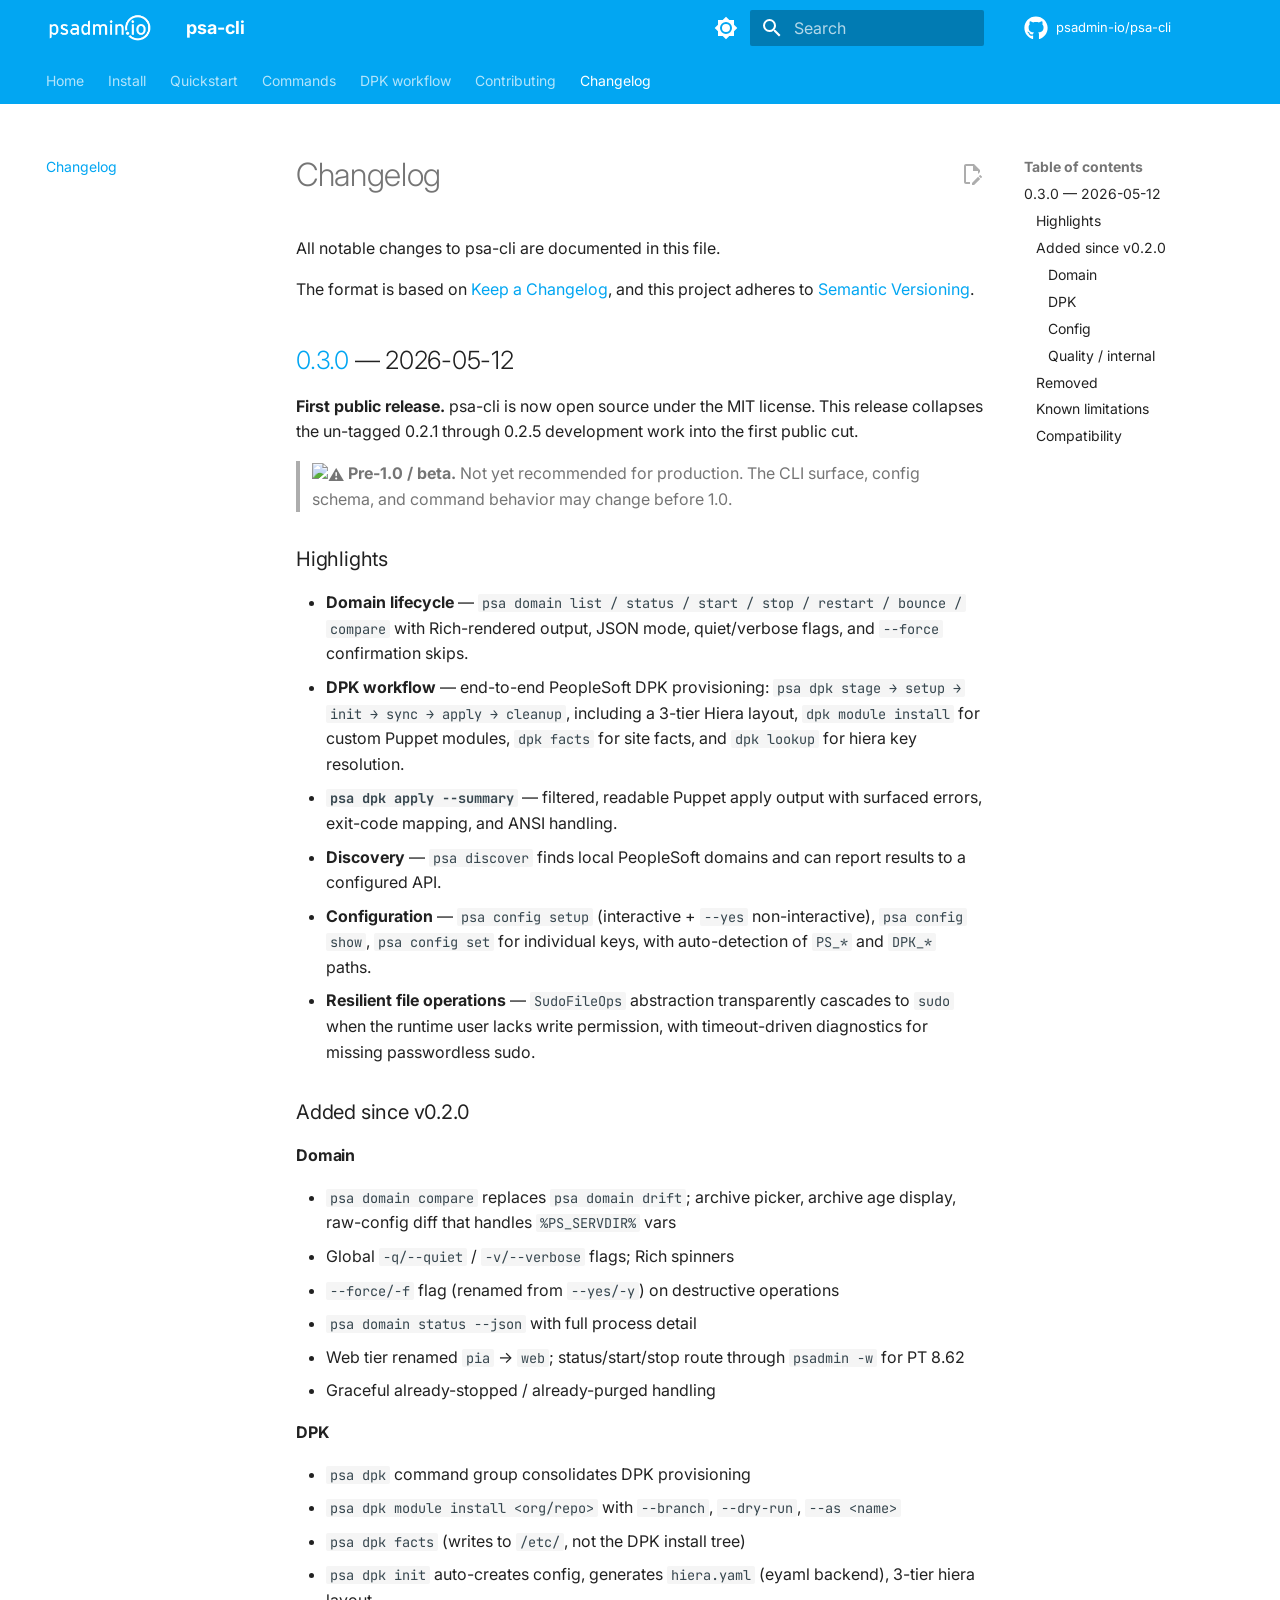
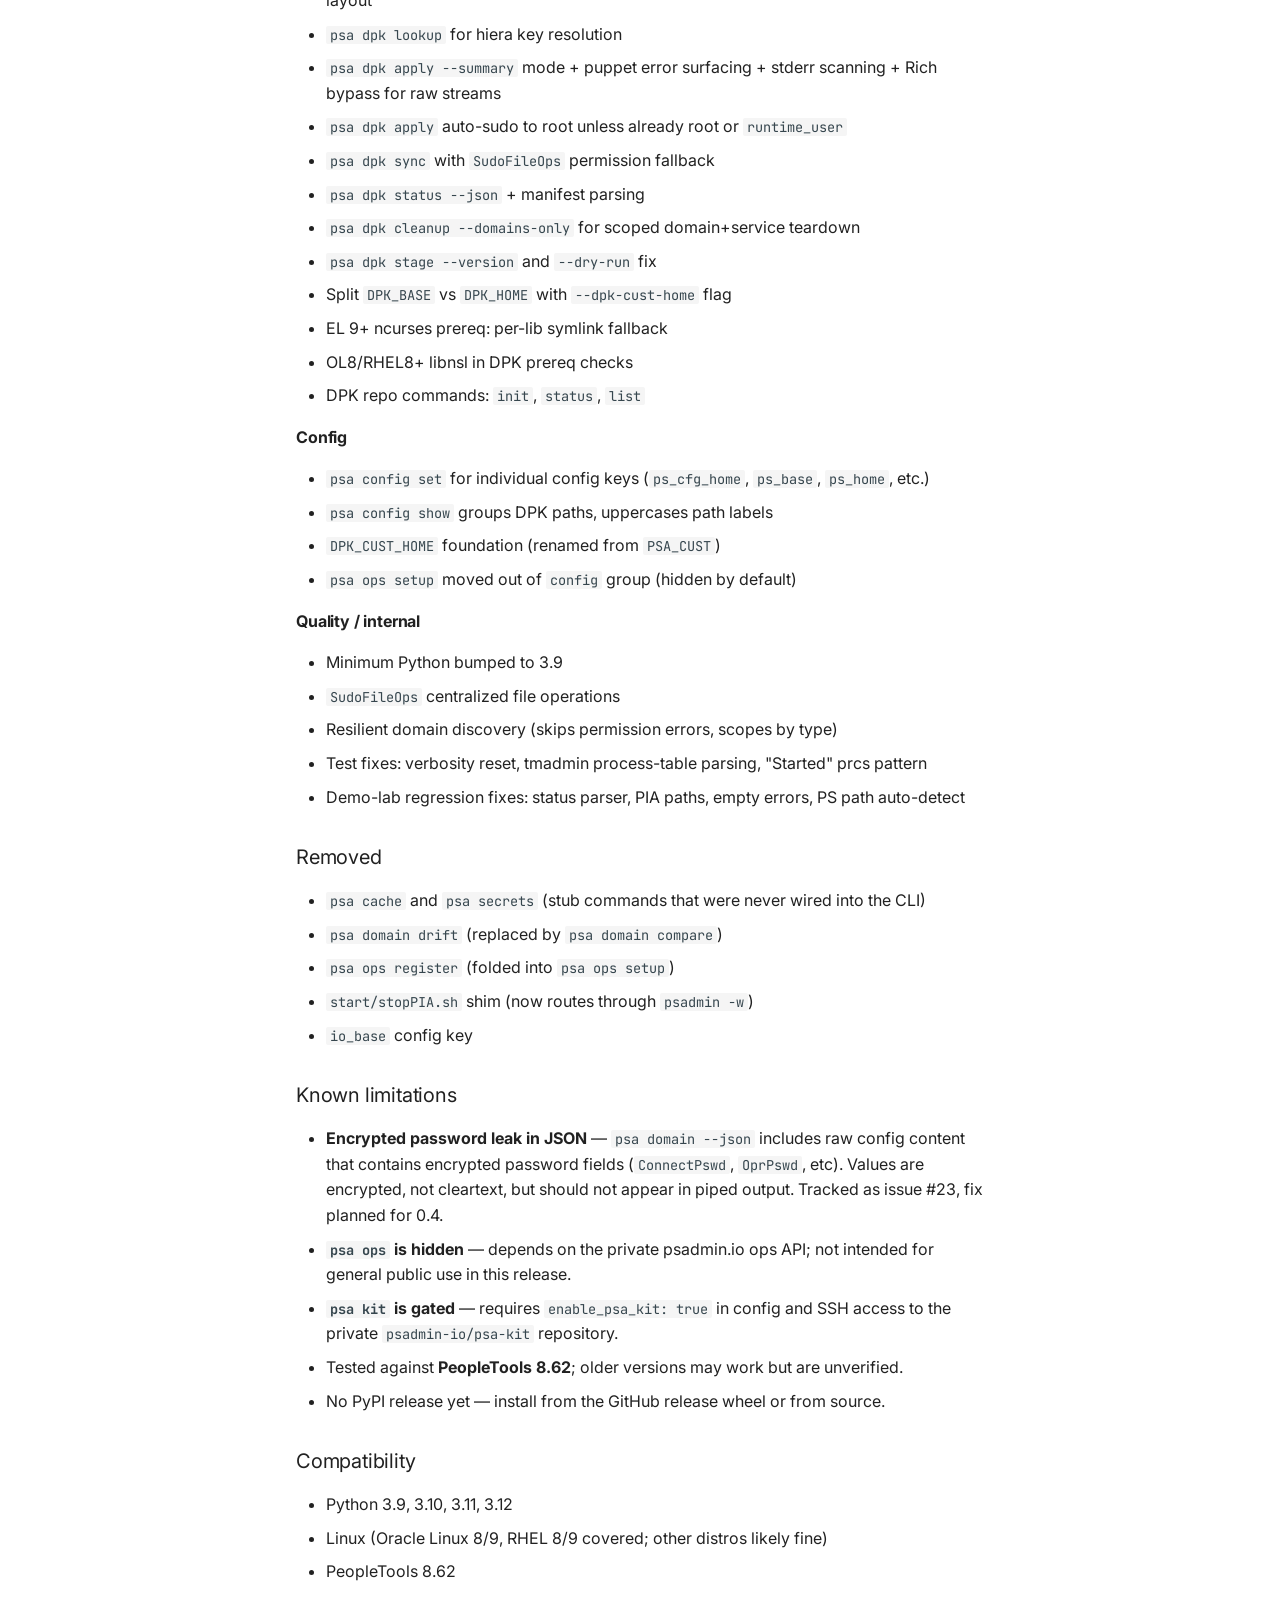
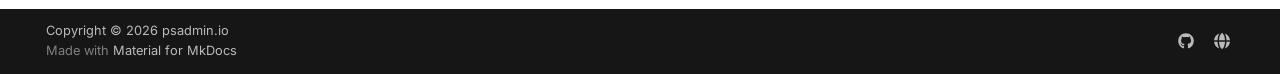
==== commit 40219f42: "Deployed 9be8e1d with MkDocs version: 1.6.1" ====
--- a/changelog/index.html
+++ b/changelog/index.html
@@ -94,7 +94,7 @@
   <nav class="md-header__inner md-grid" aria-label="Header">
     <a href=".." title="psa-cli" class="md-header__button md-logo" aria-label="psa-cli" data-md-component="logo">
       
-  <img src="../assets/io_full_400.png" alt="logo">
+  <img src="../assets/io_white_400.png" alt="logo">
 
     </a>
     <label class="md-header__button md-icon" for="__drawer">
@@ -379,7 +379,7 @@
   <label class="md-nav__title" for="__drawer">
     <a href=".." title="psa-cli" class="md-nav__button md-logo" aria-label="psa-cli" data-md-component="logo">
       
-  <img src="../assets/io_full_400.png" alt="logo">
+  <img src="../assets/io_white_400.png" alt="logo">
 
     </a>
     psa-cli
